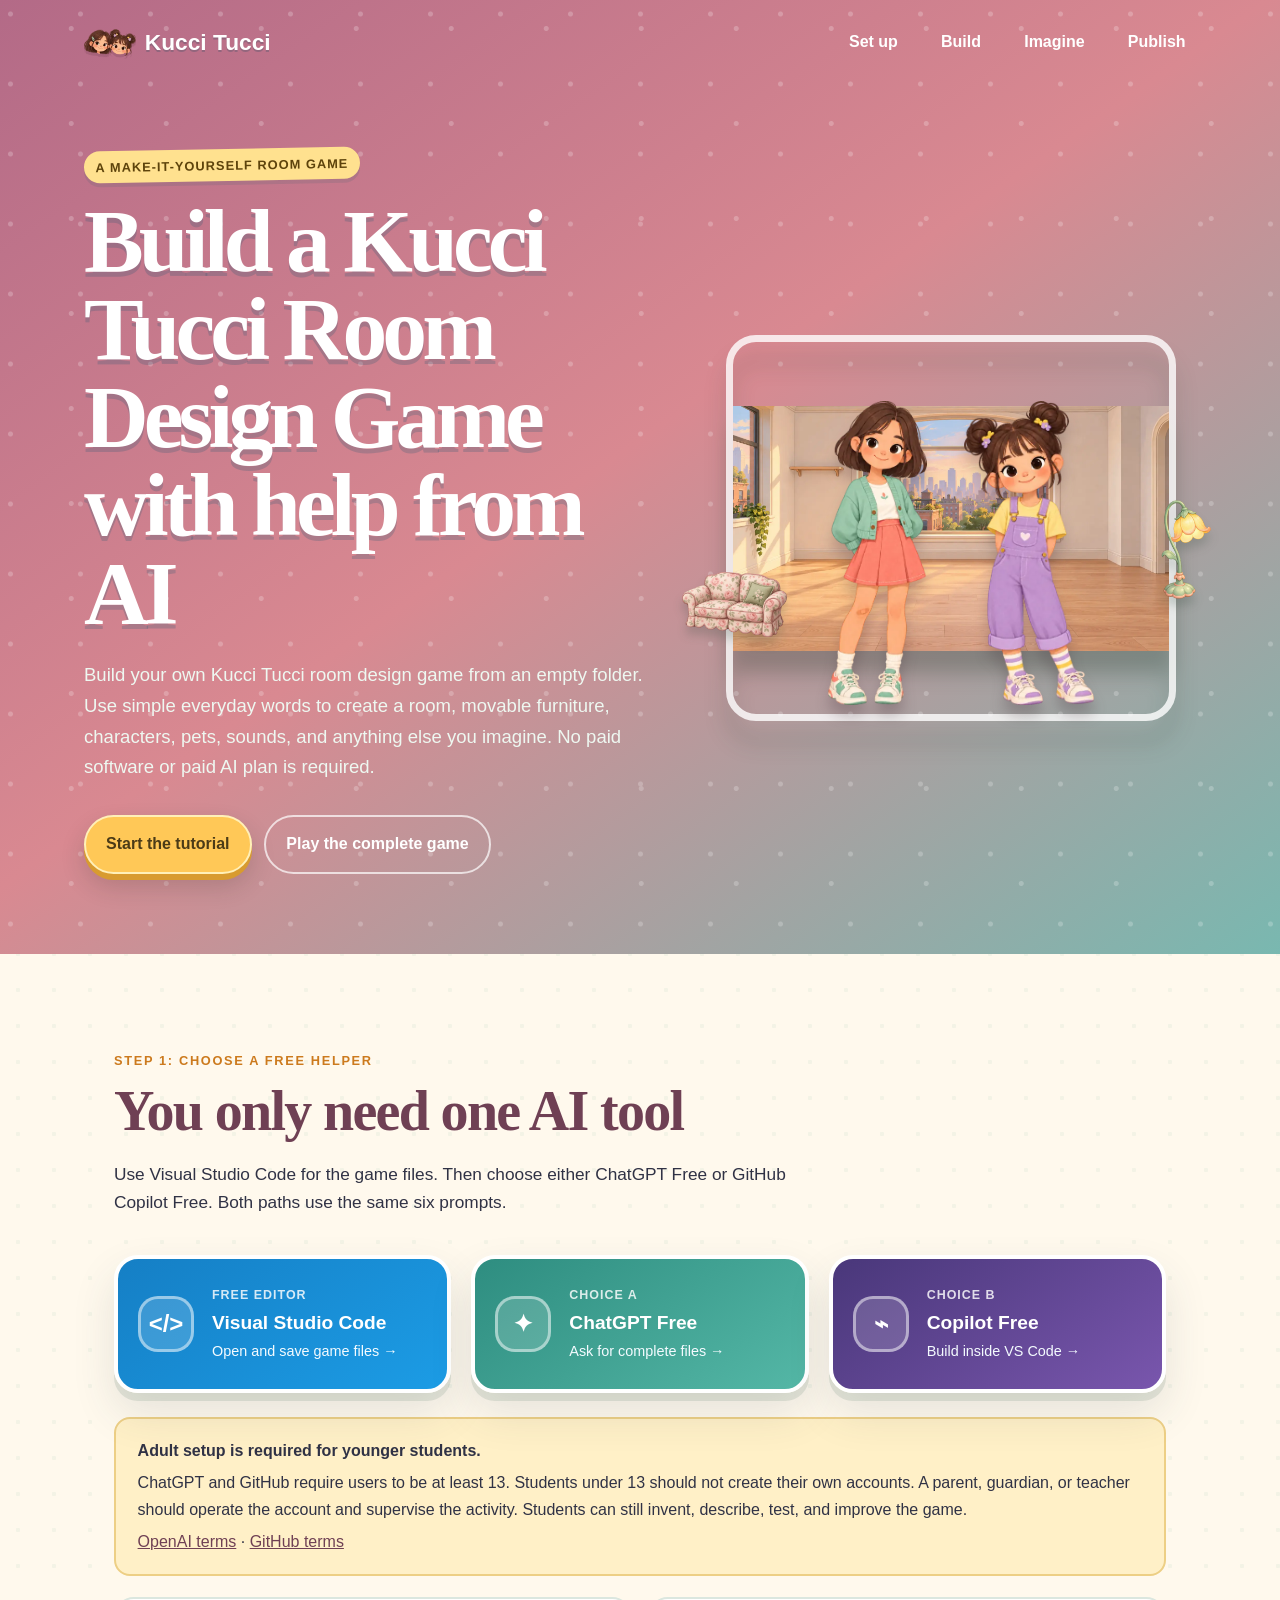
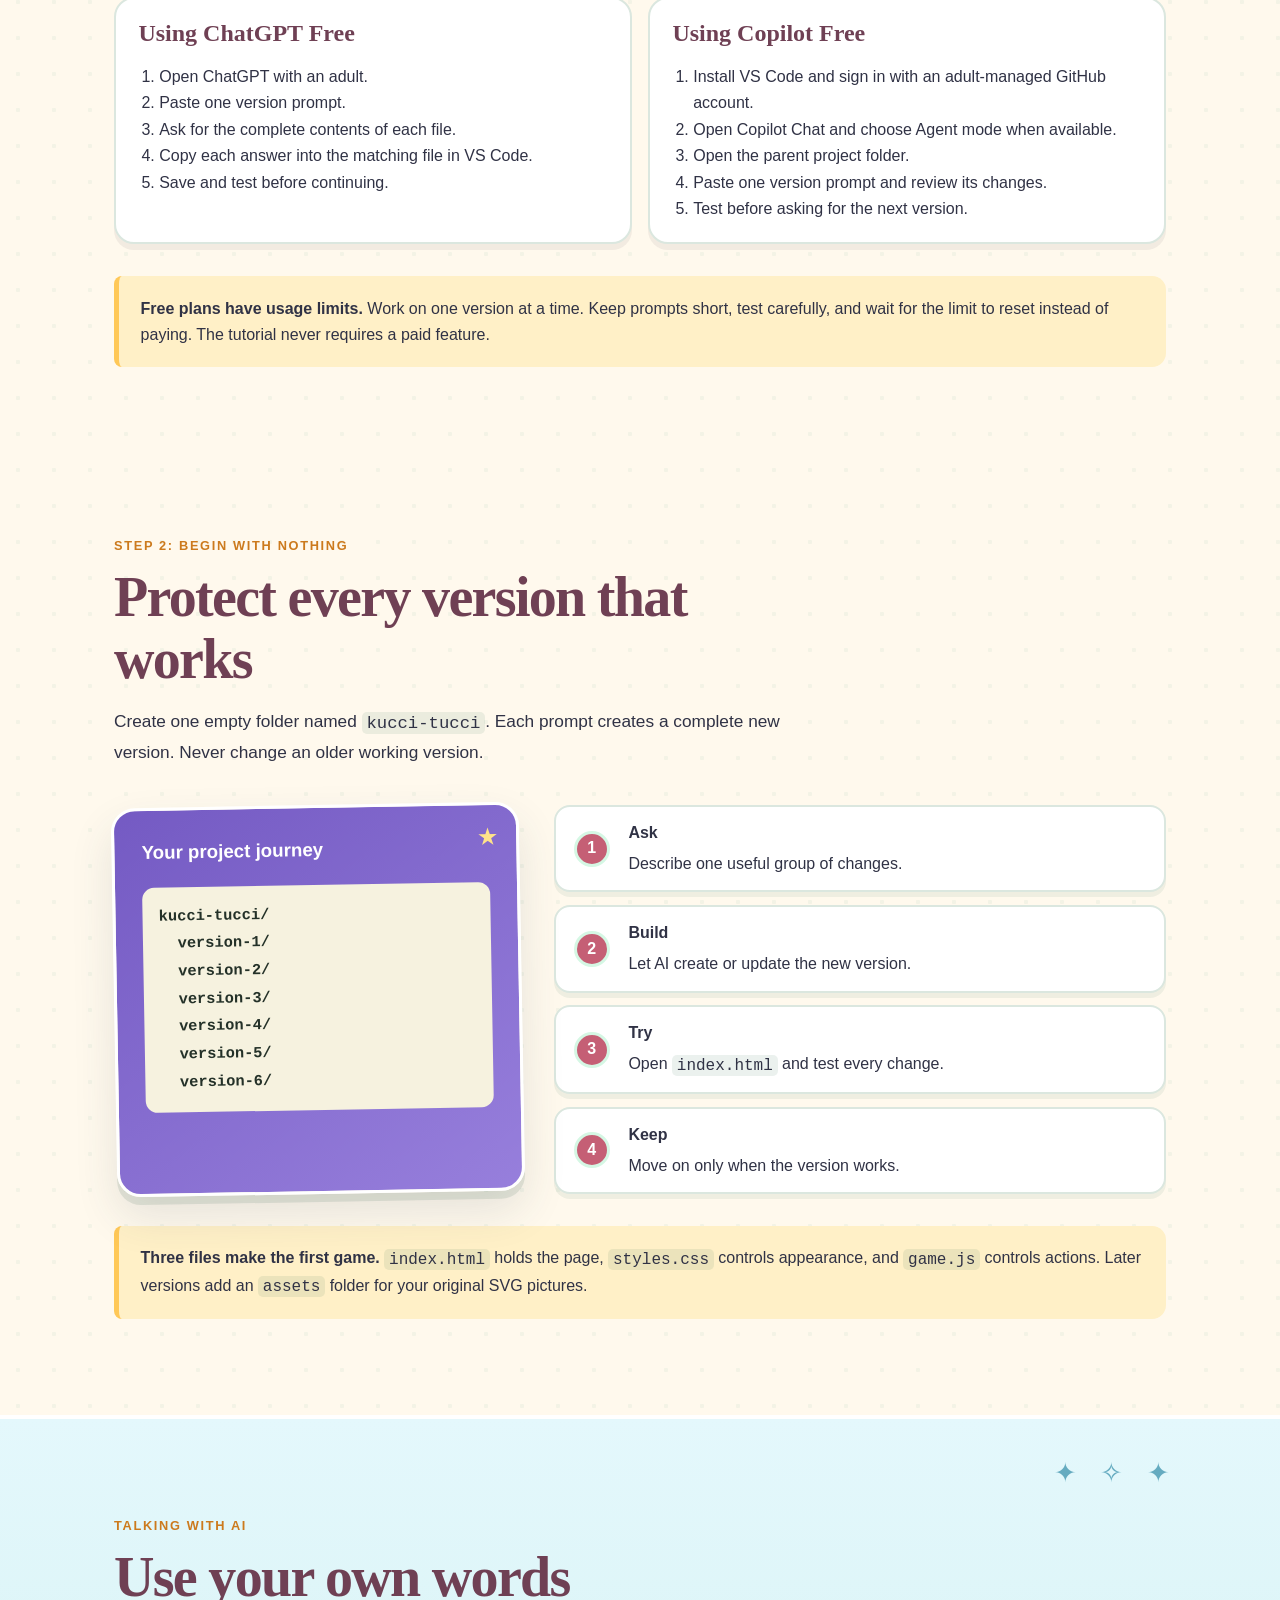
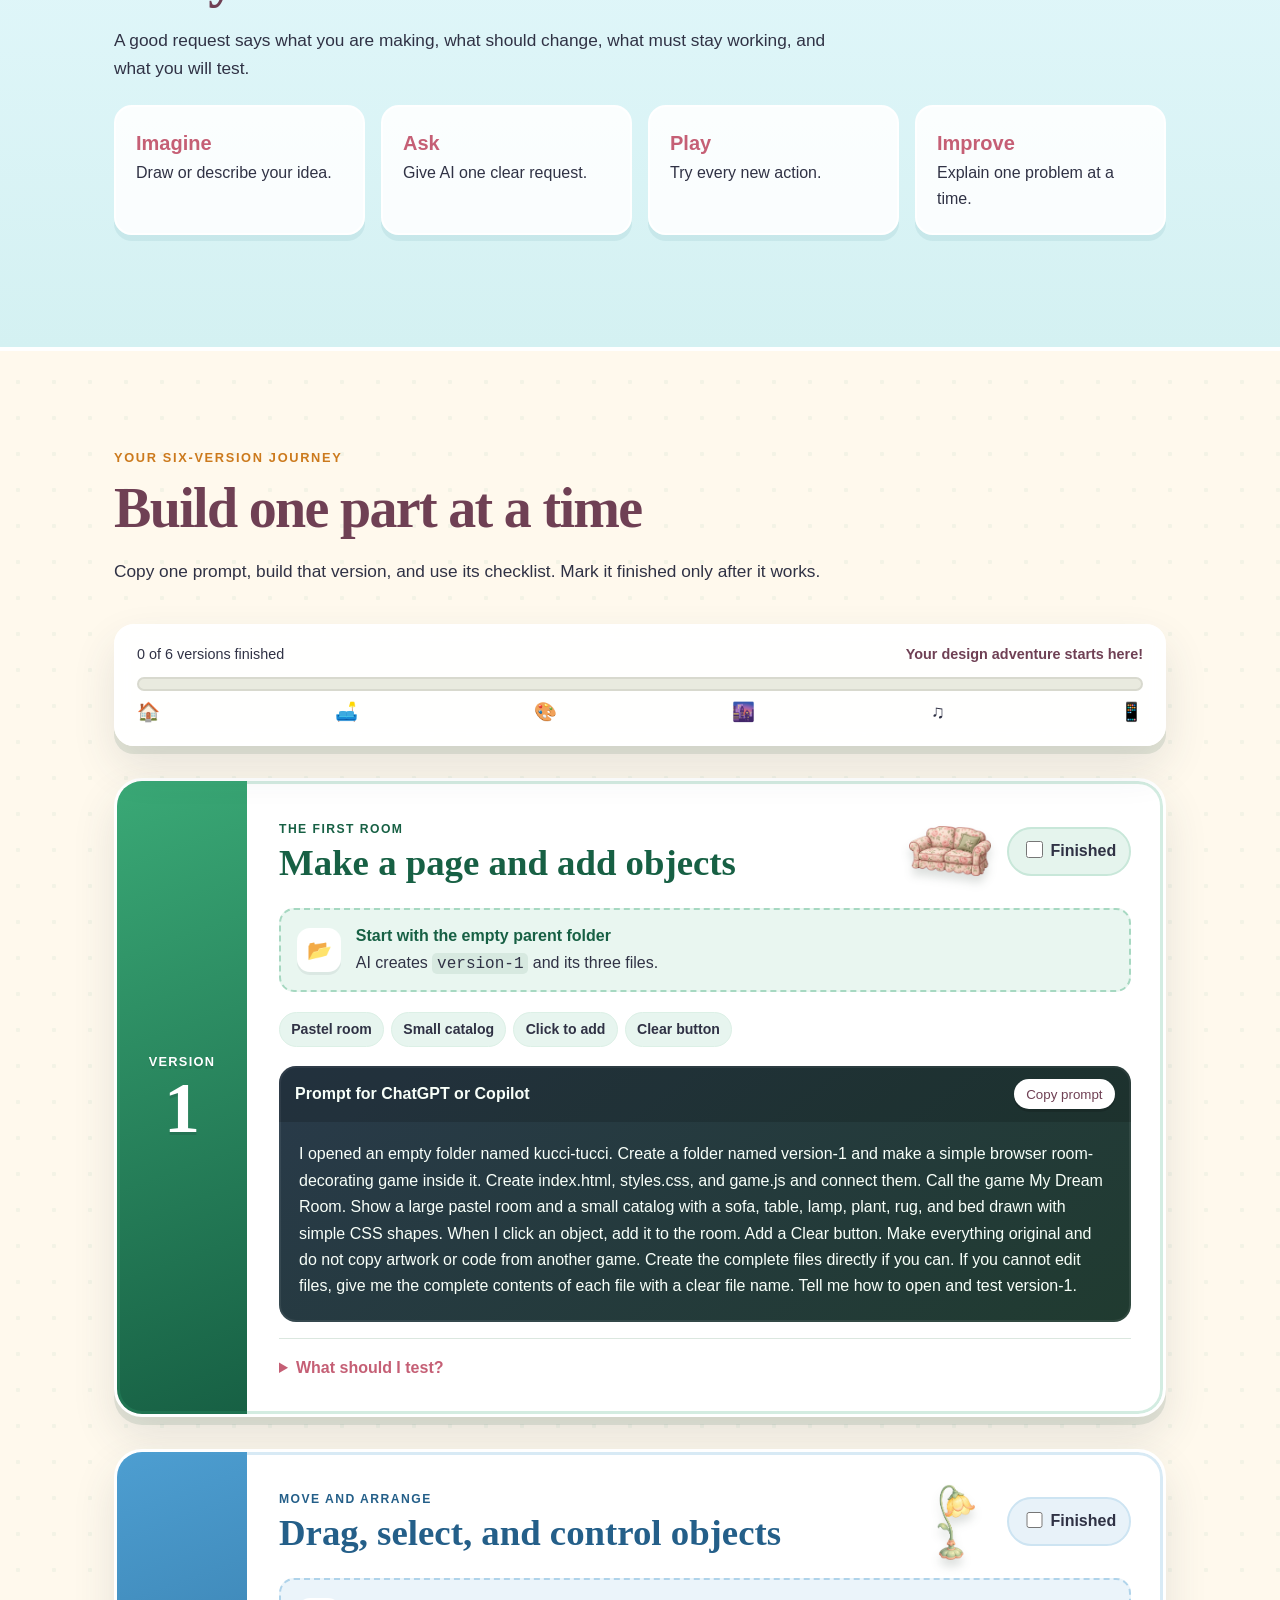
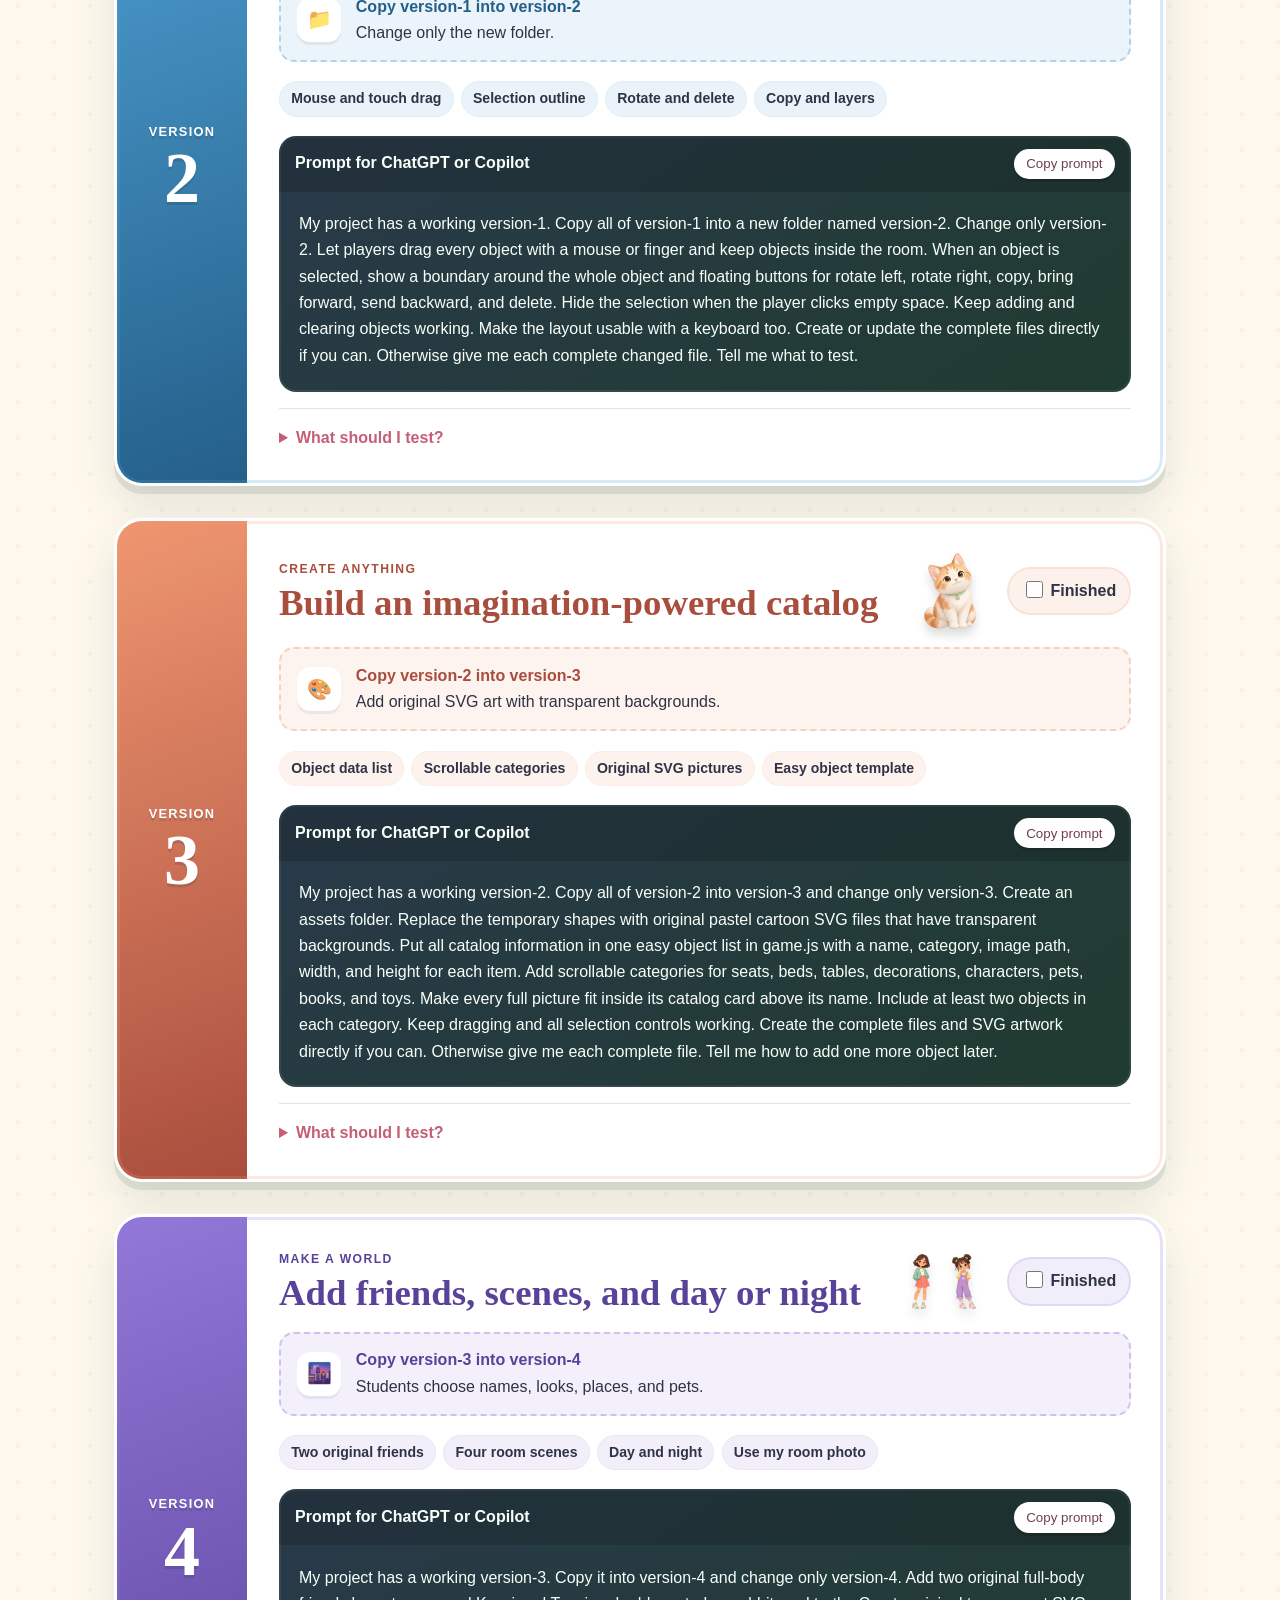
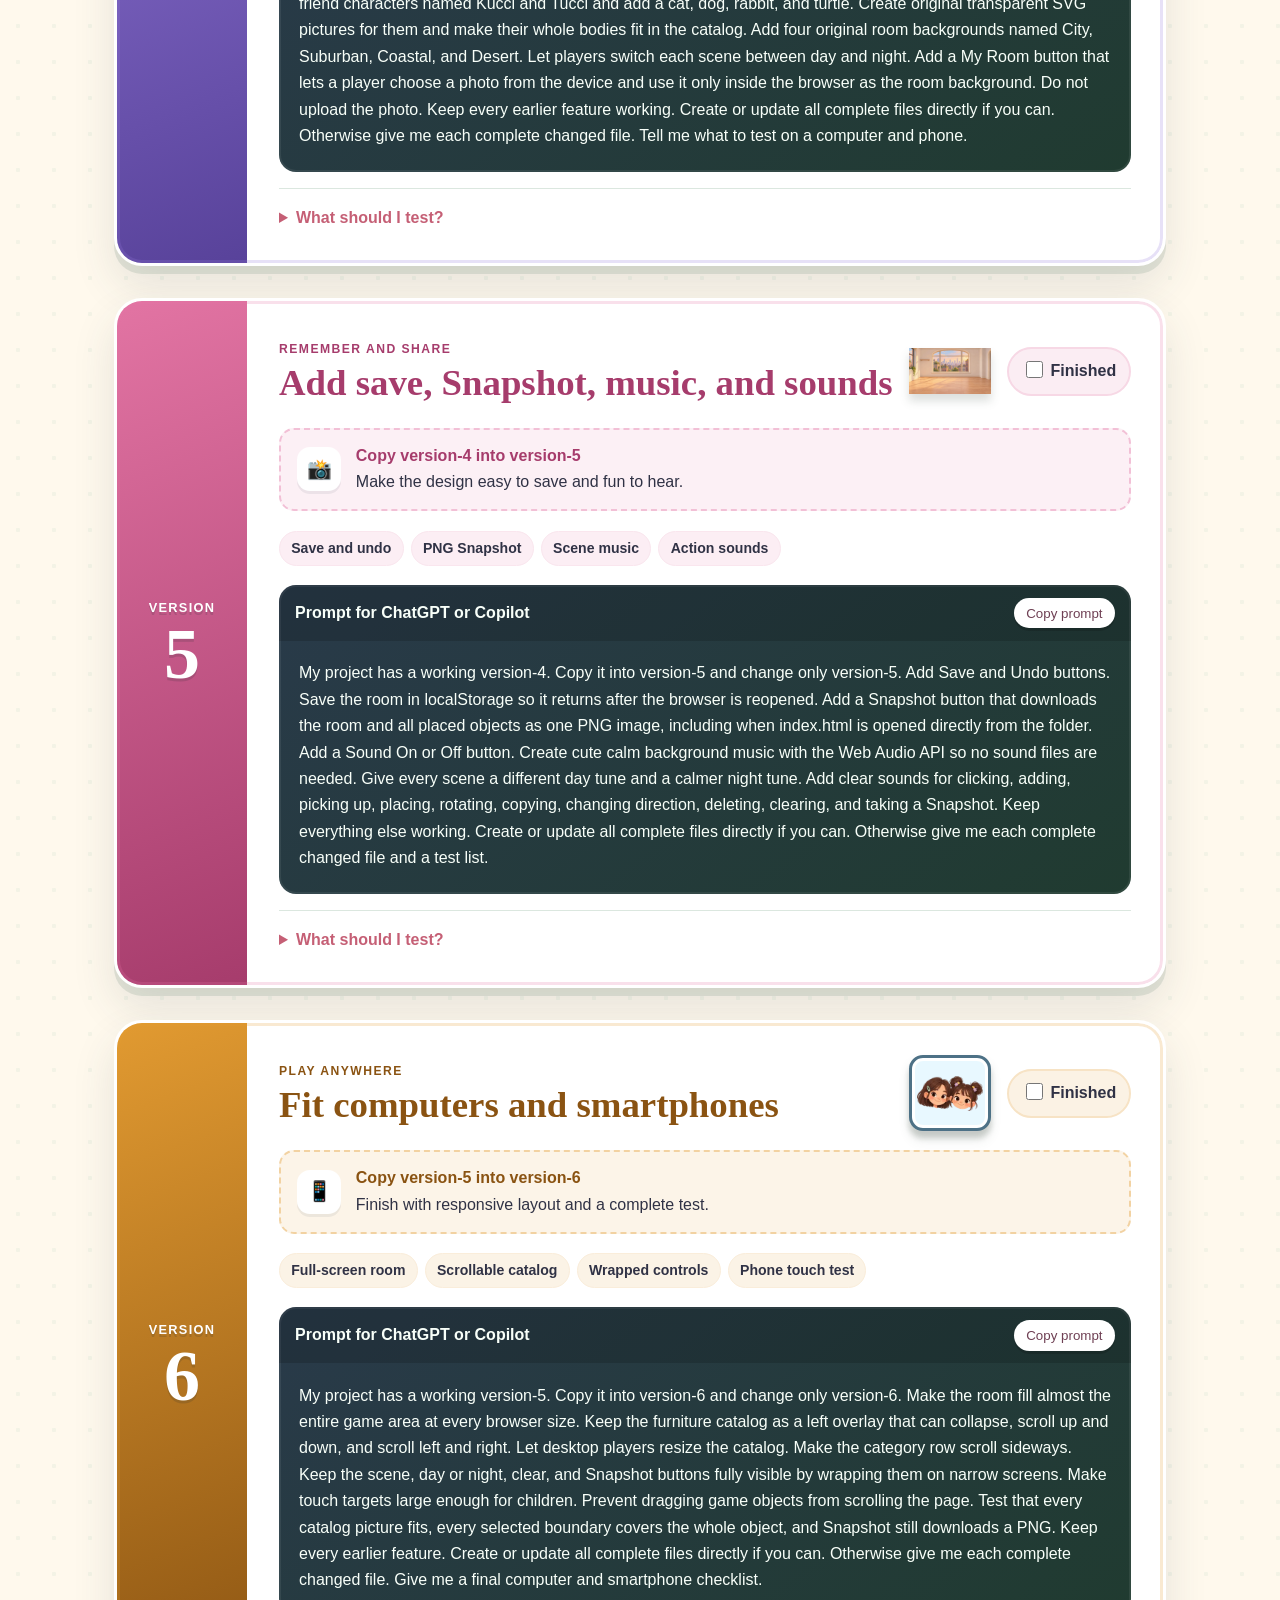
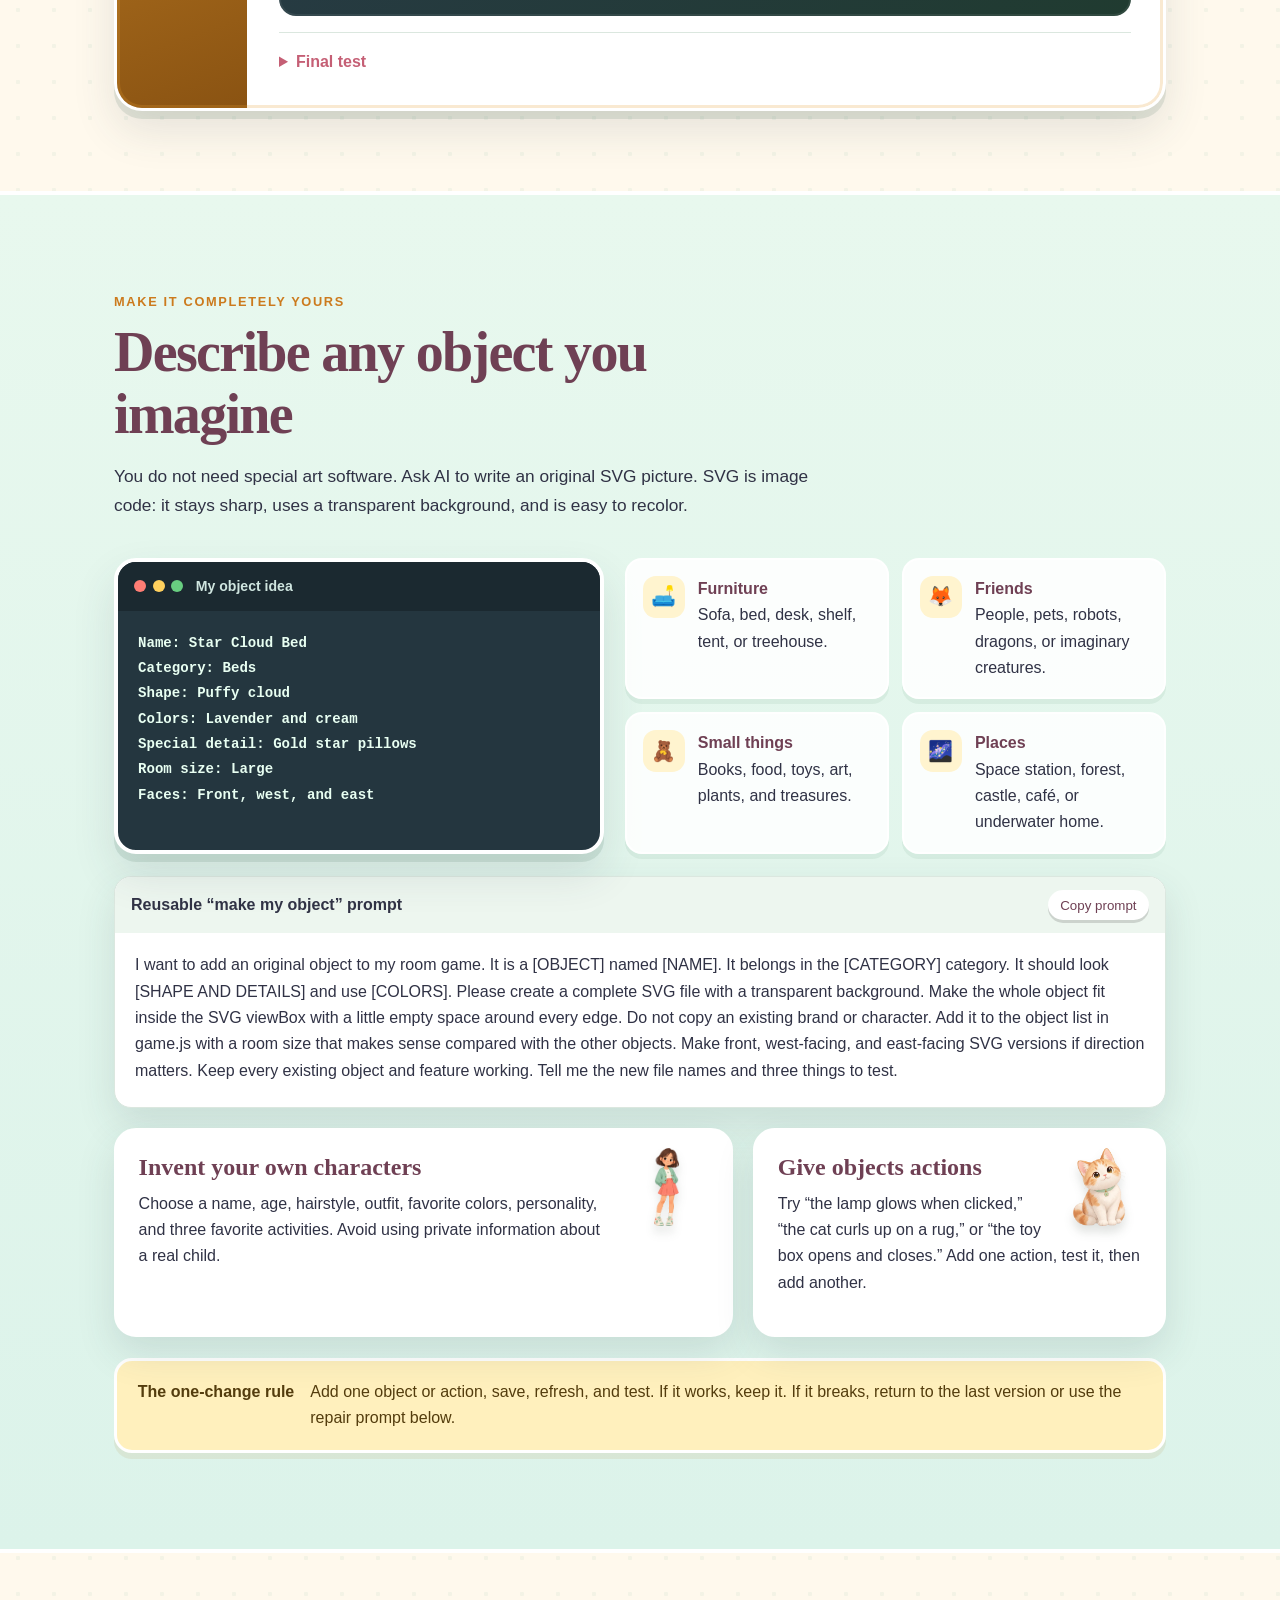
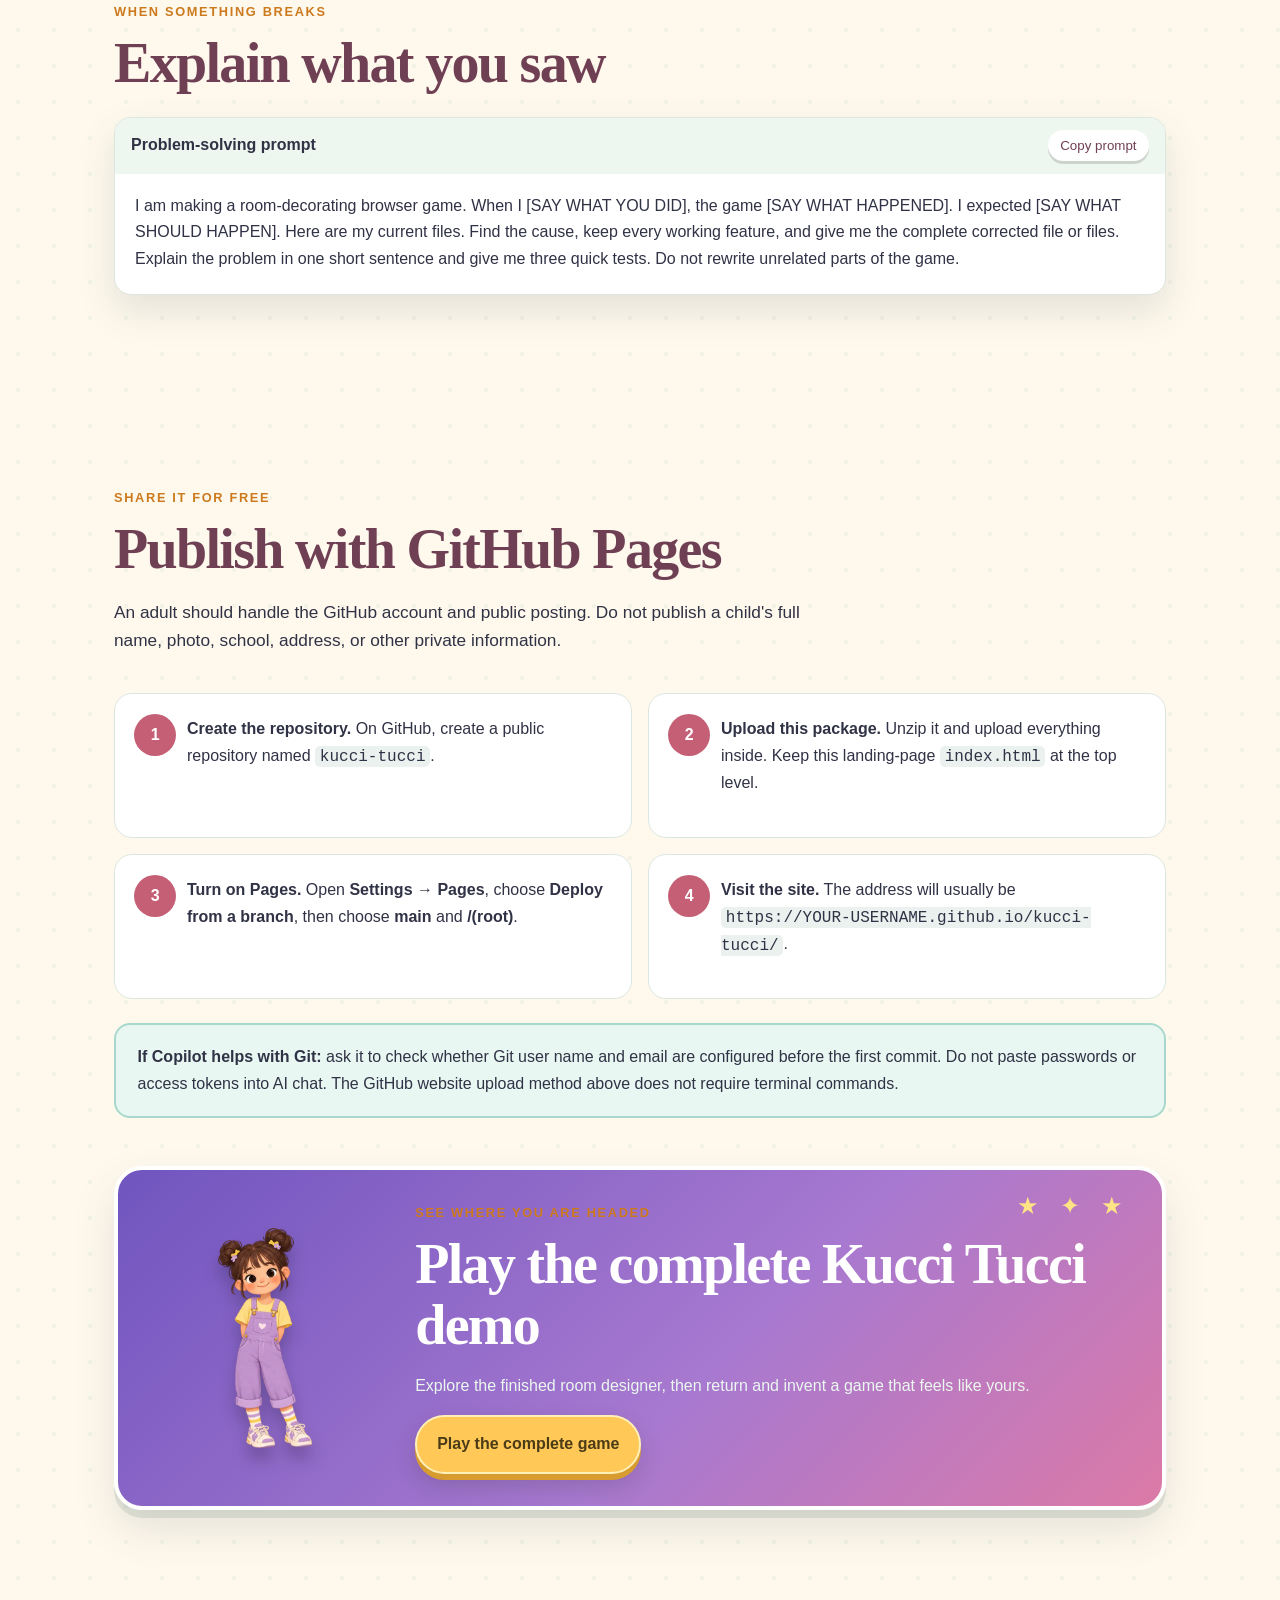
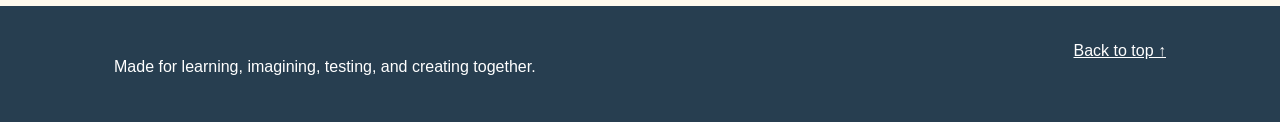
==== index.html @ 60abf05b "Add files via upload" ====
<!doctype html>
<html lang="en">
<head>
  <meta charset="utf-8">
  <meta name="viewport" content="width=device-width, initial-scale=1">
  <meta name="description" content="Build an original room-decorating browser game in six kid-friendly versions with free AI tools.">
  <title>Make Kucci Tucci</title>
  <link rel="stylesheet" href="site.css">
</head>
<body>
  <a class="skip-link" href="#versions">Skip to the six versions</a>
  <header class="hero" id="top">
    <nav class="topbar" aria-label="Main navigation">
      <a class="brand" href="#top"><img class="brand-logo" src="site-assets/logo.webp" alt=""> Kucci Tucci</a>
      <div class="nav-links"><a href="#start">Set up</a><a href="#versions">Build</a><a href="#create">Imagine</a><a href="#publish">Publish</a></div>
    </nav>
    <div class="hero-content">
      <div>
        <p class="eyebrow">A make-it-yourself room game</p>
        <h1>Build a Kucci Tucci Room Design Game with help from AI</h1>
        <p class="hero-copy">Build your own Kucci Tucci room design game from an empty folder. Use simple everyday words to create a room, movable furniture, characters, pets, sounds, and anything else you imagine. No paid software or paid AI plan is required.</p>
        <div class="hero-actions"><a class="button primary" href="#start">Start the tutorial</a><a class="button secondary" href="finished-game/index.html" target="_blank" rel="noopener">Play the complete game</a></div>
      </div>
      <div class="hero-art room-hero" aria-label="Kucci and Tucci in a pastel room">
        <img class="room-preview" src="site-assets/room-city.webp" alt="Pastel city room">
        <div class="friend-pair"><img src="site-assets/kucci.webp" alt="Kucci"><img src="site-assets/tucci.webp" alt="Tucci"></div>
        <img class="floating-item floating-sofa" src="site-assets/sofa.webp" alt="">
        <img class="floating-item floating-lamp" src="site-assets/lamp.webp" alt="">
      </div>
    </div>
  </header>

  <main>
    <section class="section tools" id="start">
      <div class="section-heading"><p class="eyebrow">Step 1: Choose a free helper</p><h2>You only need one AI tool</h2><p>Use Visual Studio Code for the game files. Then choose either ChatGPT Free or GitHub Copilot Free. Both paths use the same six prompts.</p></div>
      <div class="tool-downloads three-tools">
        <a class="tool-card vscode-card" href="https://code.visualstudio.com/download" target="_blank" rel="noopener"><span class="tool-icon">&lt;/&gt;</span><span><small>Free editor</small><strong>Visual Studio Code</strong><em>Open and save game files →</em></span></a>
        <a class="tool-card chatgpt-card" href="https://chatgpt.com/" target="_blank" rel="noopener"><span class="tool-icon">✦</span><span><small>Choice A</small><strong>ChatGPT Free</strong><em>Ask for complete files →</em></span></a>
        <a class="tool-card copilot-card" href="https://docs.github.com/en/copilot/get-started/plans" target="_blank" rel="noopener"><span class="tool-icon">⌁</span><span><small>Choice B</small><strong>Copilot Free</strong><em>Build inside VS Code →</em></span></a>
      </div>
      <div class="adult-note"><strong>Adult setup is required for younger students.</strong><p>ChatGPT and GitHub require users to be at least 13. Students under 13 should not create their own accounts. A parent, guardian, or teacher should operate the account and supervise the activity. Students can still invent, describe, test, and improve the game.</p><p><a href="https://openai.com/policies/terms-of-use/" target="_blank" rel="noopener">OpenAI terms</a> · <a href="https://docs.github.com/en/site-policy/github-terms/github-terms-of-service" target="_blank" rel="noopener">GitHub terms</a></p></div>
      <div class="path-grid">
        <article><h3>Using ChatGPT Free</h3><ol><li>Open ChatGPT with an adult.</li><li>Paste one version prompt.</li><li>Ask for the complete contents of each file.</li><li>Copy each answer into the matching file in VS Code.</li><li>Save and test before continuing.</li></ol></article>
        <article><h3>Using Copilot Free</h3><ol><li>Install VS Code and sign in with an adult-managed GitHub account.</li><li>Open Copilot Chat and choose Agent mode when available.</li><li>Open the parent project folder.</li><li>Paste one version prompt and review its changes.</li><li>Test before asking for the next version.</li></ol></article>
      </div>
      <aside class="tip"><strong>Free plans have usage limits.</strong> Work on one version at a time. Keep prompts short, test carefully, and wait for the limit to reset instead of paying. The tutorial never requires a paid feature.</aside>
    </section>

    <section class="section intro" id="folder">
      <div class="section-heading"><p class="eyebrow">Step 2: Begin with nothing</p><h2>Protect every version that works</h2><p>Create one empty folder named <code>kucci-tucci</code>. Each prompt creates a complete new version. Never change an older working version.</p></div>
      <div class="setup-grid">
        <div class="folder-card"><h3>Your project journey</h3><pre>kucci-tucci/
  version-1/
  version-2/
  version-3/
  version-4/
  version-5/
  version-6/</pre></div>
        <div class="file-jobs"><div><span>1</span><p><strong>Ask</strong>Describe one useful group of changes.</p></div><div><span>2</span><p><strong>Build</strong>Let AI create or update the new version.</p></div><div><span>3</span><p><strong>Try</strong>Open <code>index.html</code> and test every change.</p></div><div><span>4</span><p><strong>Keep</strong>Move on only when the version works.</p></div></div>
      </div>
      <aside class="tip"><strong>Three files make the first game.</strong> <code>index.html</code> holds the page, <code>styles.css</code> controls appearance, and <code>game.js</code> controls actions. Later versions add an <code>assets</code> folder for your original SVG pictures.</aside>
    </section>

    <section class="section asking">
      <div class="section-heading compact"><p class="eyebrow">Talking with AI</p><h2>Use your own words</h2><p>A good request says what you are making, what should change, what must stay working, and what you will test.</p></div>
      <ol class="work-cycle"><li><span>Imagine</span>Draw or describe your idea.</li><li><span>Ask</span>Give AI one clear request.</li><li><span>Play</span>Try every new action.</li><li><span>Improve</span>Explain one problem at a time.</li></ol>
    </section>

    <section class="section versions" id="versions">
      <div class="section-heading"><p class="eyebrow">Your six-version journey</p><h2>Build one part at a time</h2><p>Copy one prompt, build that version, and use its checklist. Mark it finished only after it works.</p></div>
      <div class="adventure-progress"><div class="progress-copy"><span id="progress-count">0 of 6 versions finished</span><strong id="progress-cheer">Your design adventure starts here!</strong></div><div class="progress-track"><span id="progress-fill"></span></div><div class="progress-paws" aria-hidden="true"><span>🏠</span><span>🛋️</span><span>🎨</span><span>🌆</span><span>♫</span><span>📱</span></div></div>

      <article class="version-card version-one" id="version-1"><div class="version-side"><span>Version</span><strong>1</strong></div><div class="version-main">
        <div class="version-title"><div><p class="tag">The first room</p><h3>Make a page and add objects</h3></div><img class="version-picture" src="site-assets/sofa.webp" alt="Pastel sofa"><label class="done"><input type="checkbox" data-version="1"> Finished</label></div>
        <div class="folder-action"><span>📂</span><p><strong>Start with the empty parent folder</strong>AI creates <code>version-1</code> and its three files.</p></div>
        <ul class="changes"><li>Pastel room</li><li>Small catalog</li><li>Click to add</li><li>Clear button</li></ul>
        <div class="prompt-box"><div class="prompt-top"><strong>Prompt for ChatGPT or Copilot</strong><button class="copy-button">Copy prompt</button></div><blockquote>I opened an empty folder named kucci-tucci. Create a folder named version-1 and make a simple browser room-decorating game inside it. Create index.html, styles.css, and game.js and connect them. Call the game My Dream Room. Show a large pastel room and a small catalog with a sofa, table, lamp, plant, rug, and bed drawn with simple CSS shapes. When I click an object, add it to the room. Add a Clear button. Make everything original and do not copy artwork or code from another game. Create the complete files directly if you can. If you cannot edit files, give me the complete contents of each file with a clear file name. Tell me how to open and test version-1.</blockquote></div>
        <details><summary>What should I test?</summary><ul><li>All three files are inside version-1.</li><li>The room and six catalog objects appear.</li><li>Every object can be added.</li><li>Clear removes all placed objects.</li></ul></details>
      </div></article>

      <article class="version-card version-two" id="version-2"><div class="version-side"><span>Version</span><strong>2</strong></div><div class="version-main">
        <div class="version-title"><div><p class="tag">Move and arrange</p><h3>Drag, select, and control objects</h3></div><img class="version-picture" src="site-assets/lamp.webp" alt="Pastel lamp"><label class="done"><input type="checkbox" data-version="2"> Finished</label></div>
        <div class="folder-action"><span>📁</span><p><strong>Copy version-1 into version-2</strong>Change only the new folder.</p></div>
        <ul class="changes"><li>Mouse and touch drag</li><li>Selection outline</li><li>Rotate and delete</li><li>Copy and layers</li></ul>
        <div class="prompt-box"><div class="prompt-top"><strong>Prompt for ChatGPT or Copilot</strong><button class="copy-button">Copy prompt</button></div><blockquote>My project has a working version-1. Copy all of version-1 into a new folder named version-2. Change only version-2. Let players drag every object with a mouse or finger and keep objects inside the room. When an object is selected, show a boundary around the whole object and floating buttons for rotate left, rotate right, copy, bring forward, send backward, and delete. Hide the selection when the player clicks empty space. Keep adding and clearing objects working. Make the layout usable with a keyboard too. Create or update the complete files directly if you can. Otherwise give me each complete changed file. Tell me what to test.</blockquote></div>
        <details><summary>What should I test?</summary><ul><li>Drag every object by mouse and touch.</li><li>Select and deselect an object.</li><li>Try every object-control button.</li><li>Make sure no object leaves the room.</li></ul></details>
      </div></article>

      <article class="version-card version-three" id="version-3"><div class="version-side"><span>Version</span><strong>3</strong></div><div class="version-main">
        <div class="version-title"><div><p class="tag">Create anything</p><h3>Build an imagination-powered catalog</h3></div><img class="version-picture" src="site-assets/cat.webp" alt="Cartoon cat"><label class="done"><input type="checkbox" data-version="3"> Finished</label></div>
        <div class="folder-action"><span>🎨</span><p><strong>Copy version-2 into version-3</strong>Add original SVG art with transparent backgrounds.</p></div>
        <ul class="changes"><li>Object data list</li><li>Scrollable categories</li><li>Original SVG pictures</li><li>Easy object template</li></ul>
        <div class="prompt-box"><div class="prompt-top"><strong>Prompt for ChatGPT or Copilot</strong><button class="copy-button">Copy prompt</button></div><blockquote>My project has a working version-2. Copy all of version-2 into version-3 and change only version-3. Create an assets folder. Replace the temporary shapes with original pastel cartoon SVG files that have transparent backgrounds. Put all catalog information in one easy object list in game.js with a name, category, image path, width, and height for each item. Add scrollable categories for seats, beds, tables, decorations, characters, pets, books, and toys. Make every full picture fit inside its catalog card above its name. Include at least two objects in each category. Keep dragging and all selection controls working. Create the complete files and SVG artwork directly if you can. Otherwise give me each complete file. Tell me how to add one more object later.</blockquote></div>
        <details><summary>What should I test?</summary><ul><li>Every image has a transparent background.</li><li>Each full object fits above its label.</li><li>Both catalog directions scroll when needed.</li><li>Large furniture is bigger than small decorations in the room.</li></ul></details>
      </div></article>

      <article class="version-card version-four" id="version-4"><div class="version-side"><span>Version</span><strong>4</strong></div><div class="version-main">
        <div class="version-title"><div><p class="tag">Make a world</p><h3>Add friends, scenes, and day or night</h3></div><div class="version-picture-group"><img src="site-assets/kucci.webp" alt="Kucci"><img src="site-assets/tucci.webp" alt="Tucci"></div><label class="done"><input type="checkbox" data-version="4"> Finished</label></div>
        <div class="folder-action"><span>🌆</span><p><strong>Copy version-3 into version-4</strong>Students choose names, looks, places, and pets.</p></div>
        <ul class="changes"><li>Two original friends</li><li>Four room scenes</li><li>Day and night</li><li>Use my room photo</li></ul>
        <div class="prompt-box"><div class="prompt-top"><strong>Prompt for ChatGPT or Copilot</strong><button class="copy-button">Copy prompt</button></div><blockquote>My project has a working version-3. Copy it into version-4 and change only version-4. Add two original full-body friend characters named Kucci and Tucci and add a cat, dog, rabbit, and turtle. Create original transparent SVG pictures for them and make their whole bodies fit in the catalog. Add four original room backgrounds named City, Suburban, Coastal, and Desert. Let players switch each scene between day and night. Add a My Room button that lets a player choose a photo from the device and use it only inside the browser as the room background. Do not upload the photo. Keep every earlier feature working. Create or update all complete files directly if you can. Otherwise give me each complete changed file. Tell me what to test on a computer and phone.</blockquote></div>
        <details><summary>What should I test?</summary><ul><li>Characters and pets show their complete bodies.</li><li>All four scenes work in day and night.</li><li>A chosen room photo stays on the device.</li><li>Objects still move correctly over every background.</li></ul></details>
      </div></article>

      <article class="version-card version-five" id="version-5"><div class="version-side"><span>Version</span><strong>5</strong></div><div class="version-main">
        <div class="version-title"><div><p class="tag">Remember and share</p><h3>Add save, Snapshot, music, and sounds</h3></div><img class="version-picture" src="site-assets/room-city.webp" alt="Pastel room"><label class="done"><input type="checkbox" data-version="5"> Finished</label></div>
        <div class="folder-action"><span>📸</span><p><strong>Copy version-4 into version-5</strong>Make the design easy to save and fun to hear.</p></div>
        <ul class="changes"><li>Save and undo</li><li>PNG Snapshot</li><li>Scene music</li><li>Action sounds</li></ul>
        <div class="prompt-box"><div class="prompt-top"><strong>Prompt for ChatGPT or Copilot</strong><button class="copy-button">Copy prompt</button></div><blockquote>My project has a working version-4. Copy it into version-5 and change only version-5. Add Save and Undo buttons. Save the room in localStorage so it returns after the browser is reopened. Add a Snapshot button that downloads the room and all placed objects as one PNG image, including when index.html is opened directly from the folder. Add a Sound On or Off button. Create cute calm background music with the Web Audio API so no sound files are needed. Give every scene a different day tune and a calmer night tune. Add clear sounds for clicking, adding, picking up, placing, rotating, copying, changing direction, deleting, clearing, and taking a Snapshot. Keep everything else working. Create or update all complete files directly if you can. Otherwise give me each complete changed file and a test list.</blockquote></div>
        <details><summary>What should I test?</summary><ul><li>Save, refresh, and find the same room.</li><li>Undo several kinds of changes.</li><li>Download Snapshots with and without objects.</li><li>Test every sound and the mute button.</li></ul></details>
      </div></article>

      <article class="version-card version-six" id="version-6"><div class="version-side"><span>Version</span><strong>6</strong></div><div class="version-main">
        <div class="version-title"><div><p class="tag">Play anywhere</p><h3>Fit computers and smartphones</h3></div><img class="version-picture phone-picture" src="site-assets/logo.webp" alt="Kucci Tucci logo"><label class="done"><input type="checkbox" data-version="6"> Finished</label></div>
        <div class="folder-action"><span>📱</span><p><strong>Copy version-5 into version-6</strong>Finish with responsive layout and a complete test.</p></div>
        <ul class="changes"><li>Full-screen room</li><li>Scrollable catalog</li><li>Wrapped controls</li><li>Phone touch test</li></ul>
        <div class="prompt-box"><div class="prompt-top"><strong>Prompt for ChatGPT or Copilot</strong><button class="copy-button">Copy prompt</button></div><blockquote>My project has a working version-5. Copy it into version-6 and change only version-6. Make the room fill almost the entire game area at every browser size. Keep the furniture catalog as a left overlay that can collapse, scroll up and down, and scroll left and right. Let desktop players resize the catalog. Make the category row scroll sideways. Keep the scene, day or night, clear, and Snapshot buttons fully visible by wrapping them on narrow screens. Make touch targets large enough for children. Prevent dragging game objects from scrolling the page. Test that every catalog picture fits, every selected boundary covers the whole object, and Snapshot still downloads a PNG. Keep every earlier feature. Create or update all complete files directly if you can. Otherwise give me each complete changed file. Give me a final computer and smartphone checklist.</blockquote></div>
        <details><summary>Final test</summary><ul><li>Try wide, narrow, tall, and landscape windows.</li><li>Scroll and resize the catalog.</li><li>Drag characters, furniture, books, rugs, and pets.</li><li>Use every floating and bottom control.</li><li>Save and download a Snapshot.</li><li>Open the GitHub Pages link on a real phone.</li></ul></details>
      </div></article>
    </section>

    <section class="section customize" id="create">
      <div class="section-heading"><p class="eyebrow">Make it completely yours</p><h2>Describe any object you imagine</h2><p>You do not need special art software. Ask AI to write an original SVG picture. SVG is image code: it stays sharp, uses a transparent background, and is easy to recolor.</p></div>
      <div class="settings-demo">
        <div class="code-window"><div class="code-window-top"><span></span><span></span><span></span><strong>My object idea</strong></div><pre><code>Name: Star Cloud Bed
Category: Beds
Shape: Puffy cloud
Colors: Lavender and cream
Special detail: Gold star pillows
Room size: Large
Faces: Front, west, and east</code></pre></div>
        <div class="setting-cards"><div><span>🛋️</span><p><strong>Furniture</strong>Sofa, bed, desk, shelf, tent, or treehouse.</p></div><div><span>🦊</span><p><strong>Friends</strong>People, pets, robots, dragons, or imaginary creatures.</p></div><div><span>🧸</span><p><strong>Small things</strong>Books, food, toys, art, plants, and treasures.</p></div><div><span>🌌</span><p><strong>Places</strong>Space station, forest, castle, café, or underwater home.</p></div></div>
      </div>
      <div class="prompt-box light creation-prompt"><div class="prompt-top"><strong>Reusable “make my object” prompt</strong><button class="copy-button">Copy prompt</button></div><blockquote>I want to add an original object to my room game. It is a [OBJECT] named [NAME]. It belongs in the [CATEGORY] category. It should look [SHAPE AND DETAILS] and use [COLORS]. Please create a complete SVG file with a transparent background. Make the whole object fit inside the SVG viewBox with a little empty space around every edge. Do not copy an existing brand or character. Add it to the object list in game.js with a room size that makes sense compared with the other objects. Make front, west-facing, and east-facing SVG versions if direction matters. Keep every existing object and feature working. Tell me the new file names and three things to test.</blockquote></div>
      <div class="change-grid">
        <article><img src="site-assets/kucci.webp" alt="Kucci"><div><h3>Invent your own characters</h3><p>Choose a name, age, hairstyle, outfit, favorite colors, personality, and three favorite activities. Avoid using private information about a real child.</p></div></article>
        <article><img src="site-assets/cat.webp" alt="Cat"><div><h3>Give objects actions</h3><p>Try “the lamp glows when clicked,” “the cat curls up on a rug,” or “the toy box opens and closes.” Add one action, test it, then add another.</p></div></article>
      </div>
      <aside class="safe-change"><strong>The one-change rule</strong><span>Add one object or action, save, refresh, and test. If it works, keep it. If it breaks, return to the last version or use the repair prompt below.</span></aside>
    </section>

    <section class="section help" id="help"><div class="section-heading compact"><p class="eyebrow">When something breaks</p><h2>Explain what you saw</h2></div><div class="prompt-box light"><div class="prompt-top"><strong>Problem-solving prompt</strong><button class="copy-button">Copy prompt</button></div><blockquote>I am making a room-decorating browser game. When I [SAY WHAT YOU DID], the game [SAY WHAT HAPPENED]. I expected [SAY WHAT SHOULD HAPPEN]. Here are my current files. Find the cause, keep every working feature, and give me the complete corrected file or files. Explain the problem in one short sentence and give me three quick tests. Do not rewrite unrelated parts of the game.</blockquote></div></section>

    <section class="section publish" id="publish">
      <div class="section-heading"><p class="eyebrow">Share it for free</p><h2>Publish with GitHub Pages</h2><p>An adult should handle the GitHub account and public posting. Do not publish a child's full name, photo, school, address, or other private information.</p></div>
      <ol class="publish-steps"><li><strong>Create the repository.</strong> On GitHub, create a public repository named <code>kucci-tucci</code>.</li><li><strong>Upload this package.</strong> Unzip it and upload everything inside. Keep this landing-page <code>index.html</code> at the top level.</li><li><strong>Turn on Pages.</strong> Open <strong>Settings → Pages</strong>, choose <strong>Deploy from a branch</strong>, then choose <strong>main</strong> and <strong>/(root)</strong>.</li><li><strong>Visit the site.</strong> The address will usually be <code>https://YOUR-USERNAME.github.io/kucci-tucci/</code>.</li></ol>
      <div class="git-note"><strong>If Copilot helps with Git:</strong> ask it to check whether Git user name and email are configured before the first commit. Do not paste passwords or access tokens into AI chat. The GitHub website upload method above does not require terminal commands.</div>
      <div class="finish-panel"><img src="site-assets/tucci.webp" alt="Tucci"><div><p class="eyebrow">See where you are headed</p><h2>Play the complete Kucci Tucci demo</h2><p>Explore the finished room designer, then return and invent a game that feels like yours.</p><a class="button primary" href="finished-game/index.html" target="_blank" rel="noopener">Play the complete game</a></div></div>
    </section>
  </main>
  <footer><p>Made for learning, imagining, testing, and creating together.</p><a href="#top">Back to top ↑</a></footer>
  <div class="copy-message" role="status" aria-live="polite"></div>
  <script src="site.js"></script>
</body>
</html>
---- site.css ----
:root {
  --ink: #303245;
  --green: #c55f75;
  --green-dark: #6f4054;
  --cream: #fff9ed;
  --paper: #ffffff;
  --gold: #ffc857;
  --peach: #ff9d76;
  --blue: #dcf5fb;
  --purple: #8d78d6;
  --pink: #f285ae;
  --line: #dbe7df;
  --shadow: 0 16px 38px rgba(49, 66, 80, .13);
  --shadow-pop: 0 8px 0 rgba(42, 94, 68, .12), 0 20px 44px rgba(49, 66, 80, .12);
}

* { box-sizing: border-box; }
html { scroll-behavior: smooth; }
body {
  margin: 0;
  color: var(--ink);
  background-color: var(--cream);
  background-image: radial-gradient(circle at 18px 18px, rgba(46,147,102,.055) 2px, transparent 2.5px);
  background-size: 36px 36px;
  font-family: "Trebuchet MS", Arial, sans-serif;
  line-height: 1.65;
}
a { color: var(--green-dark); }
.skip-link { position: absolute; left: -9999px; top: 8px; z-index: 20; padding: .65rem 1rem; background: white; border-radius: 8px; }
.skip-link:focus { left: 8px; }

.hero { position: relative; min-height: 700px; color: white; background: linear-gradient(145deg, #b36a87 0%, #d98991 48%, #79b8b0 100%); overflow: hidden; }
.hero::before { content: ""; position: absolute; inset: 0; opacity: .22; pointer-events: none; background-image: radial-gradient(circle at 15% 20%, white 0 2px, transparent 3px), radial-gradient(circle at 75% 30%, white 0 2px, transparent 3px); background-size: 70px 70px, 95px 95px; }
.topbar { max-width: 1160px; margin: auto; padding: 1.35rem 1.5rem; display: flex; align-items: center; justify-content: space-between; gap: 1rem; }
.brand { position: relative; z-index: 5; display: flex; align-items: center; gap: .55rem; color: white; font-size: 1.42rem; font-weight: 900; text-decoration: none; text-shadow: 0 2px 0 rgba(28,72,93,.25); }
.brand-mark { display: grid; width: 38px; aspect-ratio: 1; place-items: center; background: var(--gold); border: 3px solid white; border-radius: 50%; font-size: 1.1rem; box-shadow: 0 4px 0 rgba(39,76,91,.18); }
.brand-logo { width: 52px; height: 42px; object-fit: contain; filter: drop-shadow(0 3px 0 rgba(88,45,62,.18)); }
.nav-links { display: flex; gap: 1.4rem; }
.nav-links a { position: relative; z-index: 5; padding: .4rem .65rem; color: white; text-decoration: none; font-weight: 800; border-radius: 999px; }
.nav-links a:hover { background: rgba(255,255,255,.16); }
.hero-content { position: relative; z-index: 2; max-width: 1160px; min-height: 590px; margin: auto; padding: 4rem 1.5rem 5rem; display: grid; grid-template-columns: 1.08fr .92fr; align-items: center; gap: 3rem; }
.eyebrow { margin: 0 0 .65rem; color: #cc7a1d; font-size: .8rem; font-weight: 900; letter-spacing: .13em; text-transform: uppercase; }
.hero .eyebrow { display: inline-block; padding: .35rem .72rem; color: #5d430b; background: #ffe18f; border-radius: 999px; letter-spacing: .08em; transform: rotate(-1deg); box-shadow: 0 4px 0 rgba(67,95,104,.16); }
h1 { max-width: 740px; margin: .35rem 0 0; font-family: Georgia, serif; font-size: clamp(3rem, 7vw, 5.8rem); line-height: .98; letter-spacing: -.055em; text-shadow: 0 5px 0 rgba(29,88,113,.22); }
.hero-copy { max-width: 650px; margin: 1.5rem 0 0; color: #eef8f1; font-size: 1.16rem; }
.hero-actions { position: relative; z-index: 10; display: flex; flex-wrap: wrap; gap: .8rem; margin-top: 2rem; }
.button { display: inline-block; padding: .88rem 1.25rem; border-radius: 999px; font-weight: 900; text-decoration: none; transition: transform .18s ease, box-shadow .18s ease; }
.button:hover { transform: translateY(-3px) rotate(-.5deg); }
.button.primary { color: #4b3b17; background: var(--gold); border: 2px solid #fff0b8; box-shadow: 0 6px 0 #d89b2f, 0 12px 24px rgba(31, 37, 25, .18); }
.button.secondary { color: white; border: 2px solid rgba(255,255,255,.7); }
.hero-art { position: relative; min-height: 420px; display: grid; place-items: center; }
.hero-art > img:not(.floating-item) { position: relative; z-index: 3; width: min(92%, 450px); max-height: 390px; object-fit: contain; filter: drop-shadow(0 22px 10px rgba(19,46,31,.26)); animation: jubee-float 4s ease-in-out infinite; }
.sun { position: absolute; top: -1%; right: 5%; width: 135px; aspect-ratio: 1; pointer-events: none; border-radius: 50%; background: #ffd76b; box-shadow: 0 0 0 22px rgba(255,215,107,.18), 0 0 0 44px rgba(255,215,107,.08); }
.cloud { position: absolute; z-index: 1; width: 112px; height: 34px; pointer-events: none; background: rgba(255,255,255,.82); border-radius: 999px; filter: drop-shadow(0 6px 4px rgba(61,107,128,.1)); }
.cloud::before, .cloud::after { content: ""; position: absolute; bottom: 0; background: inherit; border-radius: 50%; }
.cloud::before { left: 17px; width: 48px; height: 48px; }
.cloud::after { right: 15px; width: 60px; height: 60px; }
.cloud-one { top: 20%; left: -4%; transform: scale(.8); }
.cloud-two { top: 8%; left: 28%; transform: scale(.55); opacity: .72; }
.floating-item { position: absolute; z-index: 4; width: 72px; height: 72px; pointer-events: none; object-fit: contain; filter: drop-shadow(0 8px 5px rgba(35,67,52,.2)); animation: item-bob 2.8s ease-in-out infinite; }
.floating-bone { left: 0; top: 49%; transform: rotate(-12deg); }
.floating-apple { right: 1%; top: 37%; animation-delay: -.9s; }
.hill { position: absolute; bottom: -160px; pointer-events: none; border-radius: 50%; }
.hill-back { left: -8%; width: 570px; height: 330px; background: #93d873; transform: rotate(-7deg); box-shadow: inset 0 14px 0 rgba(255,255,255,.12); }
.hill-front { right: -28%; width: 660px; height: 350px; background: #58ad5d; transform: rotate(8deg); box-shadow: inset 0 15px 0 rgba(255,255,255,.12); }

@keyframes jubee-float { 0%, 100% { transform: translateY(0) rotate(-1deg); } 50% { transform: translateY(-8px) rotate(1deg); } }
@keyframes item-bob { 0%, 100% { translate: 0 0; rotate: -4deg; } 50% { translate: 0 -12px; rotate: 5deg; } }
@keyframes finished-pop { 0%, 100% { scale: 1; } 45% { scale: 1.025; } }

.section { max-width: 1100px; margin: auto; padding: 6rem 1.5rem; }
.section-heading { max-width: 720px; margin-bottom: 2.4rem; }
.section-heading.compact { margin-bottom: 1.4rem; }
.section-heading h2, .finish-panel h2 { margin: 0; color: var(--green-dark); font-family: Georgia, serif; font-size: clamp(2.15rem, 5vw, 3.5rem); line-height: 1.1; letter-spacing: -.03em; }
.section-heading > p:last-child { font-size: 1.08rem; }
.tools { padding-bottom: 4.5rem; }
.tool-downloads { display: grid; grid-template-columns: 1fr 1fr; gap: 1.25rem; }
.tool-card { display: grid; grid-template-columns: 74px 1fr; align-items: center; gap: 1rem; min-height: 138px; padding: 1.25rem; overflow: hidden; color: white; border: 4px solid white; border-radius: 24px; box-shadow: var(--shadow-pop); text-decoration: none; transition: transform .18s ease, box-shadow .18s ease; }
.tool-card:hover, .tool-card:focus { transform: translateY(-4px); box-shadow: 0 11px 0 rgba(42,94,68,.12), 0 25px 50px rgba(49,66,80,.16); outline: 4px solid var(--gold); outline-offset: 2px; }
.vscode-card { background: linear-gradient(145deg, #157fc5, #1c9ce5); }
.copilot-card { background: linear-gradient(145deg, #49377a, #7956ad); }
.chatgpt-card { background: linear-gradient(145deg, #2e8d80, #54b7a6); }
.tool-icon { display: grid; width: 70px; aspect-ratio: 1; place-items: center; background: rgba(255,255,255,.16); border: 3px solid rgba(255,255,255,.48); border-radius: 20px; font-size: 1.5rem; font-weight: 900; }
.tool-card small, .tool-card strong, .tool-card em { display: block; }
.tool-card small { opacity: .82; font-size: .78rem; font-weight: 900; letter-spacing: .08em; text-transform: uppercase; }
.tool-card strong { margin: .1rem 0; font-size: 1.45rem; }
.tool-card em { color: #f4fbff; font-size: .9rem; font-style: normal; }
.setup-steps { display: grid; grid-template-columns: 1fr 1fr; gap: 1rem; margin: 2rem 0 0; padding: 0; list-style: none; counter-reset: setup;
}
.setup-steps li { position: relative; min-height: 126px; padding: 1.2rem 1.2rem 1.2rem 4.4rem; background: white; border: 2px solid var(--line); border-radius: 18px; counter-increment: setup; box-shadow: 0 6px 0 rgba(39,103,73,.07); }
.setup-steps li::before { content: counter(setup); position: absolute; left: 1rem; top: 1.15rem; display: grid; width: 42px; aspect-ratio: 1; place-items: center; color: white; background: var(--green); border: 3px solid #d6f6e3; border-radius: 50%; font-weight: 900; }
.setup-steps strong, .setup-steps span { display: block; }
.setup-steps span { margin-top: .2rem; }
.setup-grid { display: grid; grid-template-columns: .8fr 1.2fr; gap: 2rem; align-items: stretch; }
.folder-card { position: relative; padding: 1.7rem; color: white; background: linear-gradient(145deg, #745ac3, #977fdc); border: 3px solid white; border-radius: 24px; box-shadow: var(--shadow-pop); transform: rotate(-1deg); }
.folder-card::after { content: "★"; position: absolute; right: 17px; top: 12px; color: #ffe38a; font-size: 1.5rem; }
.folder-card h3 { margin-top: 0; }
pre { margin: 0; padding: 1rem; overflow: auto; color: #243128; background: #f6f2df; border-radius: 12px; font: 700 .96rem/1.8 ui-monospace, monospace; }
.file-jobs { display: grid; gap: .8rem; }
.file-jobs div { display: grid; grid-template-columns: 42px 1fr; align-items: center; gap: .8rem; padding: .82rem 1.1rem; background: white; border: 2px solid var(--line); border-radius: 16px; box-shadow: 0 5px 0 rgba(39,103,73,.07); }
.file-jobs span { display: grid; width: 36px; aspect-ratio: 1; place-items: center; color: white; background: var(--green); border: 3px solid #d5f7e4; border-radius: 50%; font-weight: 900; }
.file-jobs p { margin: 0; }
.file-jobs strong { display: block; margin-bottom: .28rem; }
.tip { margin-top: 2rem; padding: 1.2rem 1.35rem; background: #fff0c7; border-left: 5px solid var(--gold); border-radius: 8px 14px 14px 8px; }
code { padding: .1rem .3rem; background: rgba(39,103,73,.09); border-radius: 5px; font-family: ui-monospace, monospace; }

.asking { position: relative; max-width: none; padding-left: max(1.5rem, calc((100% - 1100px)/2 + 1.5rem)); padding-right: max(1.5rem, calc((100% - 1100px)/2 + 1.5rem)); background: linear-gradient(180deg, #e4f8fc, #d4f1f2); border-block: 4px solid white; }
.asking::after { content: "✦  ✧  ✦"; position: absolute; right: 8%; top: 2rem; color: #65abc0; font-size: 1.7rem; letter-spacing: .5rem; }
.work-cycle { display: grid; grid-template-columns: repeat(4, 1fr); gap: 1rem; padding: 0; list-style: none; }
.work-cycle li { padding: 1.25rem; background: rgba(255,255,255,.88); border: 2px solid white; border-radius: 18px; box-shadow: 0 6px 0 rgba(65,139,146,.1); }
.work-cycle span { display: block; color: var(--green); font-size: 1.25rem; font-weight: 900; }

.versions { position: relative; padding-bottom: 3rem; }
.adventure-progress { position: sticky; top: 12px; z-index: 8; margin: 0 0 2rem; padding: 1rem 1.25rem; background: rgba(255,255,255,.95); border: 3px solid white; border-radius: 20px; box-shadow: var(--shadow-pop); backdrop-filter: blur(10px); }
.progress-copy { display: flex; justify-content: space-between; gap: 1rem; margin-bottom: .65rem; font-size: .9rem; }
.progress-copy strong { color: var(--green-dark); }
.progress-track { height: 14px; overflow: hidden; background: #e9eadf; border: 2px solid #d8d9ce; border-radius: 999px; }
.progress-track span { display: block; width: 0; height: 100%; background: linear-gradient(90deg, var(--gold), var(--peach), var(--pink)); border-radius: inherit; transition: width .45s cubic-bezier(.2,.8,.2,1); }
.progress-paws { display: flex; justify-content: space-between; margin-top: .35rem; font-size: 1.15rem; }
.version-card { --accent: var(--green); --accent-dark: var(--green-dark); position: relative; display: grid; grid-template-columns: 130px 1fr; margin: 2rem 0; overflow: hidden; background: var(--paper); border: 3px solid white; border-radius: 28px; box-shadow: var(--shadow-pop); transition: transform .2s ease, box-shadow .2s ease; }
.version-card:hover { transform: translateY(-3px); box-shadow: 0 11px 0 color-mix(in srgb, var(--accent) 20%, transparent), 0 24px 48px rgba(49,66,80,.15); }
.version-card::after { content: ""; position: absolute; inset: 0; pointer-events: none; border: 3px solid color-mix(in srgb, var(--accent) 22%, transparent); border-radius: 25px; }
.version-one { --accent: #3aa976; --accent-dark: #176044; }
.version-two { --accent: #4d9ed1; --accent-dark: #245f89; }
.version-three { --accent: #ef9670; --accent-dark: #a94d3d; }
.version-four { --accent: #9278d8; --accent-dark: #58429a; }
.version-five { --accent: #e274a3; --accent-dark: #a63c6c; }
.version-six { --accent: #e19a31; --accent-dark: #8a5312; }
.version-side { display: flex; flex-direction: column; align-items: center; justify-content: center; color: white; background: linear-gradient(160deg, var(--accent), var(--accent-dark)); text-shadow: 0 3px 0 rgba(30,45,50,.16); }
.version-side span { font-size: .8rem; font-weight: 900; letter-spacing: .1em; text-transform: uppercase; }
.version-side strong { font: 700 4.5rem/1 Georgia, serif; }
.version-main { padding: 2rem; }
.folder-action { display: grid; grid-template-columns: 46px 1fr; align-items: center; gap: .8rem; margin: 1.15rem 0; padding: .85rem 1rem; background: color-mix(in srgb, var(--accent) 11%, white); border: 2px dashed color-mix(in srgb, var(--accent) 45%, white); border-radius: 15px; }
.folder-action > span { display: grid; width: 44px; aspect-ratio: 1; place-items: center; background: white; border-radius: 13px; font-size: 1.25rem; box-shadow: 0 3px 0 rgba(49,66,80,.08); }
.folder-action p { margin: 0; }
.folder-action strong { display: block; color: var(--accent-dark); }
.version-title { display: grid; grid-template-columns: minmax(0,1fr) auto auto; align-items: center; gap: 1rem; }
.version-title h3 { margin: 0; color: var(--accent-dark); font: 700 clamp(1.55rem, 3vw, 2.3rem)/1.1 Georgia, serif; }
.tag { margin: 0 0 .25rem; color: var(--accent-dark); font-size: .76rem; font-weight: 900; letter-spacing: .12em; text-transform: uppercase; }
.version-picture { width: 82px; height: 76px; object-fit: contain; filter: drop-shadow(0 7px 5px rgba(39,58,45,.16)); }
.version-picture-group { display: flex; align-items: center; }
.version-picture-group img { width: 55px; height: 55px; object-fit: contain; filter: drop-shadow(0 6px 4px rgba(39,58,45,.14)); }
.version-picture-group img + img { margin-left: -12px; }
.done { flex: 0 0 auto; padding: .58rem .8rem; background: color-mix(in srgb, var(--accent) 13%, white); border: 2px solid color-mix(in srgb, var(--accent) 28%, white); border-radius: 999px; font-weight: 800; cursor: pointer; }
.done input { width: 1.05rem; height: 1.05rem; vertical-align: -2px; accent-color: var(--accent); }
.version-card:has(.done input:checked) { outline: 5px solid color-mix(in srgb, var(--accent) 42%, white); }
.version-card:has(.done input:checked) .done::after { content: " ★"; color: #cf8a10; }
.version-card.just-finished { animation: finished-pop .6s ease; }
.changes { display: flex; flex-wrap: wrap; gap: .45rem; margin: 1.2rem 0; padding: 0; list-style: none; }
.changes li { padding: .32rem .7rem; background: color-mix(in srgb, var(--accent) 12%, white); border: 1px solid color-mix(in srgb, var(--accent) 18%, white); border-radius: 999px; font-size: .88rem; font-weight: 700; }
.prompt-box { overflow: hidden; color: #f8fff9; background: linear-gradient(145deg, #293a4a, #203b30); border-radius: 17px; box-shadow: inset 0 0 0 2px rgba(255,255,255,.07); }
.prompt-box.light { color: var(--ink); background: white; border: 1px solid var(--line); box-shadow: var(--shadow); }
.prompt-top { display: flex; align-items: center; justify-content: space-between; gap: 1rem; padding: .8rem 1rem; background: rgba(0,0,0,.16); }
.light .prompt-top { background: #edf6ef; }
.copy-button { padding: .48rem .78rem; color: var(--green-dark); background: white; border: 0; border-radius: 999px; box-shadow: 0 3px 0 rgba(0,0,0,.14); font: 800 .8rem inherit; cursor: pointer; }
.copy-button:hover, .copy-button:focus { outline: 3px solid var(--gold); }
blockquote { margin: 0; padding: 1.2rem 1.25rem 1.4rem; }
details { margin-top: 1rem; border-top: 1px solid var(--line); }
summary { padding-top: 1rem; color: var(--green); font-weight: 900; cursor: pointer; }
.asset-note { margin: 1rem 0; padding: .85rem 1rem; background: #fff0c7; border-radius: 12px; }
.phone-picture { padding: 5px; background: #e8f8ff; border: 3px solid #4d7186; border-radius: 14px; box-shadow: inset 0 0 0 3px white, 0 7px 5px rgba(39,58,45,.14); }
.phone-tasks { margin: 1rem 0; padding: 1rem 1.2rem; background: #fff5d9; border: 2px solid #efd09b; border-radius: 15px; }
.phone-tasks > strong { color: #765018; }
.phone-tasks ol { margin: .55rem 0 0; padding-left: 1.3rem; }
.phone-tasks li + li { margin-top: .3rem; }

.customize { max-width: none; padding-left: max(1.5rem, calc((100% - 1100px)/2 + 1.5rem)); padding-right: max(1.5rem, calc((100% - 1100px)/2 + 1.5rem)); background: linear-gradient(180deg, #e8f8ee, #dcf3ea); border-block: 4px solid white; }
.settings-demo { display: grid; grid-template-columns: .95fr 1.05fr; align-items: stretch; gap: 1.3rem; }
.code-window { overflow: hidden; color: #f6fff8; background: #24363f; border: 4px solid white; border-radius: 22px; box-shadow: var(--shadow-pop); }
.code-window-top { display: flex; align-items: center; gap: .42rem; padding: .8rem 1rem; background: #1b2930; }
.code-window-top span { width: 12px; aspect-ratio: 1; background: #ff7d74; border-radius: 50%; }
.code-window-top span:nth-child(2) { background: #ffd05d; }
.code-window-top span:nth-child(3) { background: #68ce80; }
.code-window-top strong { margin-left: .35rem; color: #cfe5df; font-size: .88rem; }
.code-window pre { height: calc(100% - 46px); padding: 1.25rem; color: #e8fff2; background: transparent; border-radius: 0; font-size: .88rem; }
.code-window code { padding: 0; color: inherit; background: transparent; }
.setting-cards { display: grid; grid-template-columns: 1fr 1fr; gap: .8rem; }
.setting-cards > div { display: grid; grid-template-columns: 44px 1fr; align-items: start; gap: .7rem; padding: 1rem; background: rgba(255,255,255,.88); border: 2px solid white; border-radius: 17px; box-shadow: 0 5px 0 rgba(54,119,84,.08); }
.setting-cards span { display: grid; width: 42px; aspect-ratio: 1; place-items: center; background: #fff4cf; border-radius: 13px; font-size: 1.25rem; }
.setting-cards p { margin: 0; }
.setting-cards strong { display: block; color: var(--green-dark); }
.change-grid { display: grid; grid-template-columns: 1.2fr .8fr; gap: 1.25rem; margin-top: 1.3rem; }
.change-grid > article { padding: 1.35rem; background: white; border: 3px solid white; border-radius: 22px; box-shadow: var(--shadow); }
.change-grid > article > img { float: right; width: 84px; height: 78px; margin: -.3rem 0 .4rem .8rem; object-fit: contain; filter: drop-shadow(0 7px 5px rgba(39,58,45,.14)); }
.change-grid h3 { margin: 0; color: var(--green-dark); font: 700 1.5rem/1.2 Georgia, serif; }
.change-grid p { margin: .55rem 0 1rem; }
.change-grid .prompt-box { clear: both; }
.safe-change { display: grid; grid-template-columns: auto 1fr; gap: 1rem; margin-top: 1.3rem; padding: 1.15rem 1.3rem; color: #533c0d; background: #fff0bd; border: 3px solid white; border-radius: 18px; box-shadow: 0 6px 0 rgba(163,115,30,.1); }
.safe-change strong { white-space: nowrap; }

.help { padding-top: 3rem; }
.publish-steps { display: grid; grid-template-columns: 1fr 1fr; gap: 1rem; padding: 0; list-style: none; counter-reset: steps; }
.publish-steps li { position: relative; min-height: 145px; padding: 1.4rem 1.4rem 1.4rem 4.5rem; background: white; border: 1px solid var(--line); border-radius: 18px; counter-increment: steps; }
.publish-steps li::before { content: counter(steps); position: absolute; left: 1.2rem; top: 1.25rem; display: grid; width: 42px; aspect-ratio: 1; place-items: center; color: white; background: var(--green); border-radius: 50%; font-weight: 900; }
.finish-panel { position: relative; display: grid; grid-template-columns: 230px 1fr; align-items: center; gap: 2.2rem; margin-top: 3rem; padding: 2rem; overflow: hidden; color: white; background: linear-gradient(135deg, #7055bf, #a879d0 58%, #dc7aa7); border: 4px solid white; border-radius: 28px; box-shadow: var(--shadow-pop); }
.finish-panel::after { content: "★  ✦  ★"; position: absolute; right: 3%; top: 1rem; color: #ffe486; font-size: 1.5rem; letter-spacing: .45rem; }
.finish-panel img { width: 100%; max-height: 220px; object-fit: contain; filter: drop-shadow(0 12px 8px rgba(0,0,0,.2)); }
.finish-panel h2 { color: white; }
.finish-panel p:not(.eyebrow) { color: #ebf8ef; }
footer { display: flex; justify-content: space-between; gap: 1rem; padding: 2rem max(1.5rem, calc((100% - 1100px)/2 + 1.5rem)); color: white; background: #273e50; }
footer a { color: white; }
.copy-message { position: fixed; right: 1.2rem; bottom: 1.2rem; z-index: 10; padding: .7rem 1rem; color: white; background: #152d23; border-radius: 10px; box-shadow: var(--shadow); opacity: 0; transform: translateY(10px); pointer-events: none; transition: .2s ease; }
.copy-message.show { opacity: 1; transform: none; }

@media (max-width: 800px) {
  .hero-content, .setup-grid { grid-template-columns: 1fr; }
  .hero-content { padding-top: 2.5rem; }
  .hero-art { min-height: 330px; }
  .hero-art img { max-height: 300px; }
  .work-cycle { grid-template-columns: 1fr 1fr; }
  .version-card { grid-template-columns: 78px 1fr; }
  .version-side strong { font-size: 3.4rem; }
  .tool-downloads, .setup-steps, .settings-demo, .change-grid, .publish-steps { grid-template-columns: 1fr; }
}

@media (max-width: 560px) {
  .nav-links { display: none; }
  .hero { min-height: auto; }
  .hero-content { gap: 1rem; }
  .hero-art { min-height: 280px; }
  .section { padding: 4rem 1rem; }
  .work-cycle { grid-template-columns: 1fr; }
  .tool-card { grid-template-columns: 56px 1fr; min-height: 118px; padding: 1rem; }
  .tool-icon { width: 54px; border-radius: 16px; }
  .tool-card strong { font-size: 1.2rem; }
  .setting-cards { grid-template-columns: 1fr; }
  .safe-change { grid-template-columns: 1fr; }
  .version-card { display: block; border-radius: 18px; }
  .version-side { flex-direction: row; gap: .6rem; padding: .7rem; }
  .version-side strong { font-size: 2rem; }
  .version-main { padding: 1.25rem; }
  .version-title { display: block; }
  .version-picture, .version-picture-group { float: right; margin: .2rem 0 .6rem .75rem; }
  .version-picture { width: 66px; height: 62px; }
  .done { display: inline-block; margin-top: .8rem; }
  .finish-panel { grid-template-columns: 1fr; text-align: center; }
  .finish-panel img { max-height: 170px; }
  footer { display: block; }
}

@media (prefers-reduced-motion: reduce) {
  html { scroll-behavior: auto; }
  *, *::before, *::after { transition: none !important; }
}

/* Kucci Tucci tutorial additions */
.three-tools { grid-template-columns: repeat(3, 1fr); }
.three-tools .tool-card { grid-template-columns: 58px 1fr; }
.three-tools .tool-icon { width: 56px; }
.three-tools .tool-card strong { font-size: 1.2rem; }
.adult-note, .git-note { margin-top: 1.5rem; padding: 1.2rem 1.35rem; background: #fff0c7; border: 2px solid #edcf85; border-radius: 16px; }
.adult-note p { margin: .35rem 0 0; }
.path-grid { display: grid; grid-template-columns: 1fr 1fr; gap: 1rem; margin-top: 1.3rem; }
.path-grid article { padding: 1.25rem 1.4rem; background: white; border: 2px solid var(--line); border-radius: 20px; box-shadow: 0 6px 0 rgba(80,55,68,.07); }
.path-grid h3 { margin: 0; color: var(--green-dark); font: 700 1.5rem/1.2 Georgia, serif; }
.path-grid ol { margin-bottom: 0; padding-left: 1.3rem; }
.room-hero { isolation: isolate; }
.hero-art > .room-preview { position: absolute; inset: 4% 0 auto; z-index: 0; width: 100%; height: 92%; max-height: none; border: 7px solid rgba(255,255,255,.8); border-radius: 30px; object-fit: cover; filter: drop-shadow(0 22px 18px rgba(56,34,48,.22)); animation: none; }
.friend-pair { position: absolute; z-index: 3; inset: 14% 8% 4%; display: flex; align-items: end; justify-content: center; gap: 2%; }
.friend-pair img { width: 36%; max-height: 88%; object-fit: contain; filter: drop-shadow(0 12px 7px rgba(57,36,45,.24)); animation: jubee-float 4s ease-in-out infinite; }
.friend-pair img + img { width: 34%; animation-delay: -.8s; }
.floating-sofa { left: -5%; top: 62%; width: 105px; height: 85px; }
.floating-lamp { right: -4%; top: 47%; width: 74px; height: 100px; animation-delay: -.9s; }
.creation-prompt { margin-top: 1.4rem; }
.version-picture-group img { max-height: 78px; }
.git-note { background: #e8f7f2; border-color: #a8d8cc; }

@media (max-width: 900px) {
  .three-tools { grid-template-columns: 1fr; }
  .three-tools .tool-card { grid-template-columns: 74px 1fr; }
  .three-tools .tool-icon { width: 70px; }
  .path-grid { grid-template-columns: 1fr; }
}

@media (max-width: 560px) {
  .brand-logo { width: 44px; height: 36px; }
  .hero-art > .room-preview { inset: 2% 0 auto; height: 92%; }
  .friend-pair { inset: 10% 3% 2%; }
  .floating-sofa { width: 76px; height: 60px; }
  .floating-lamp { width: 52px; height: 72px; }
}
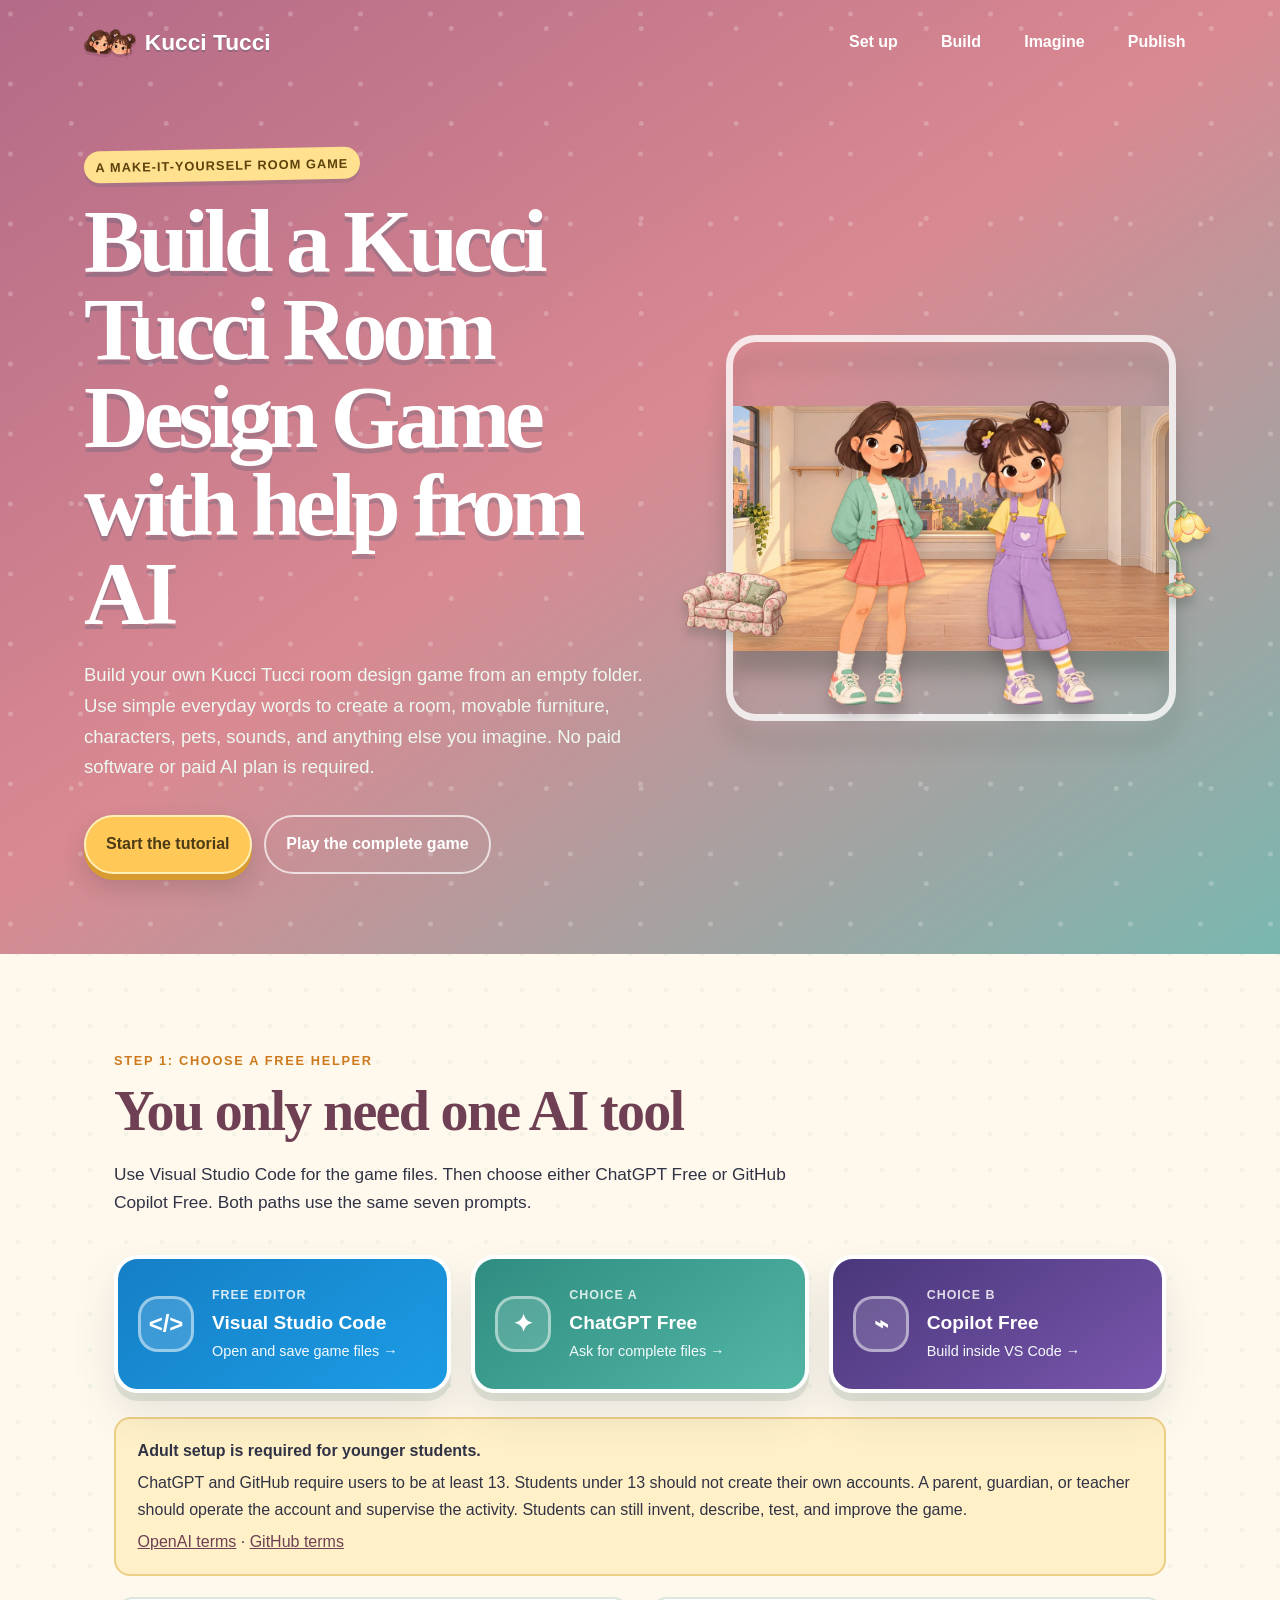
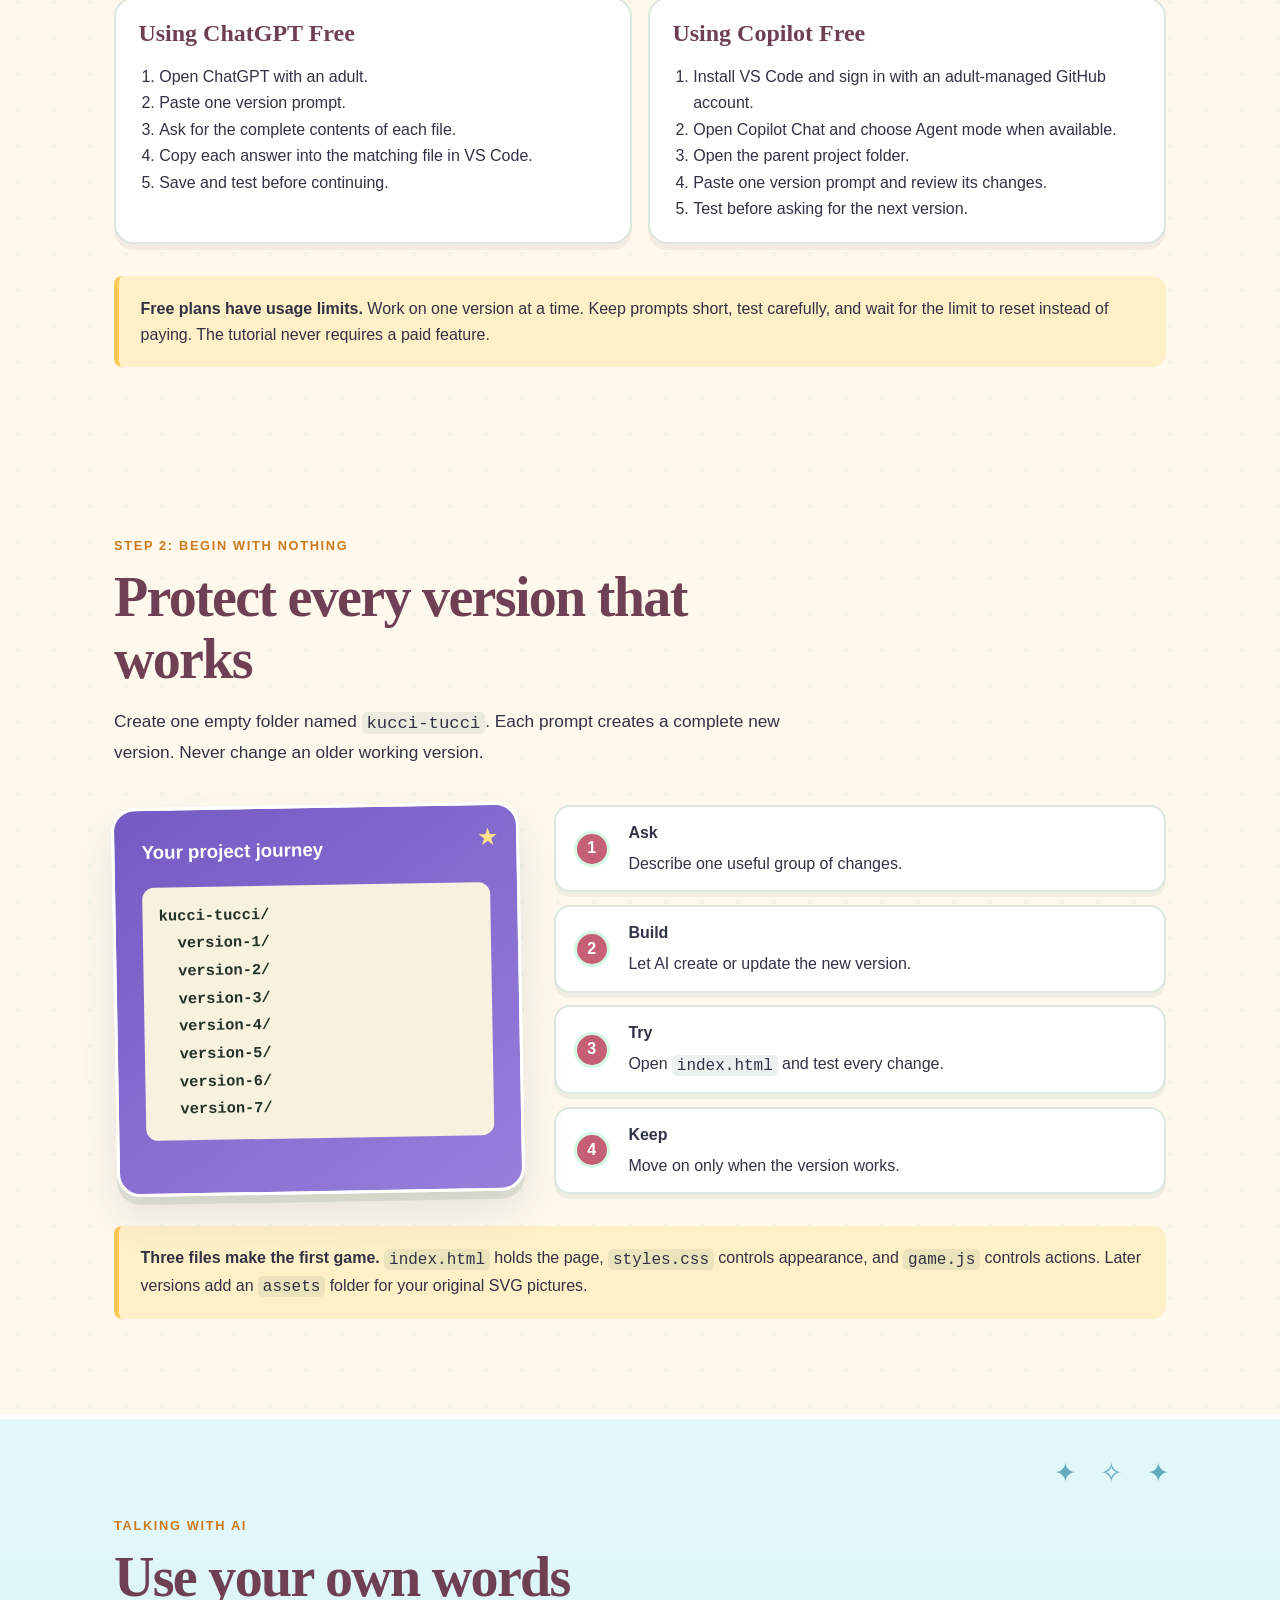
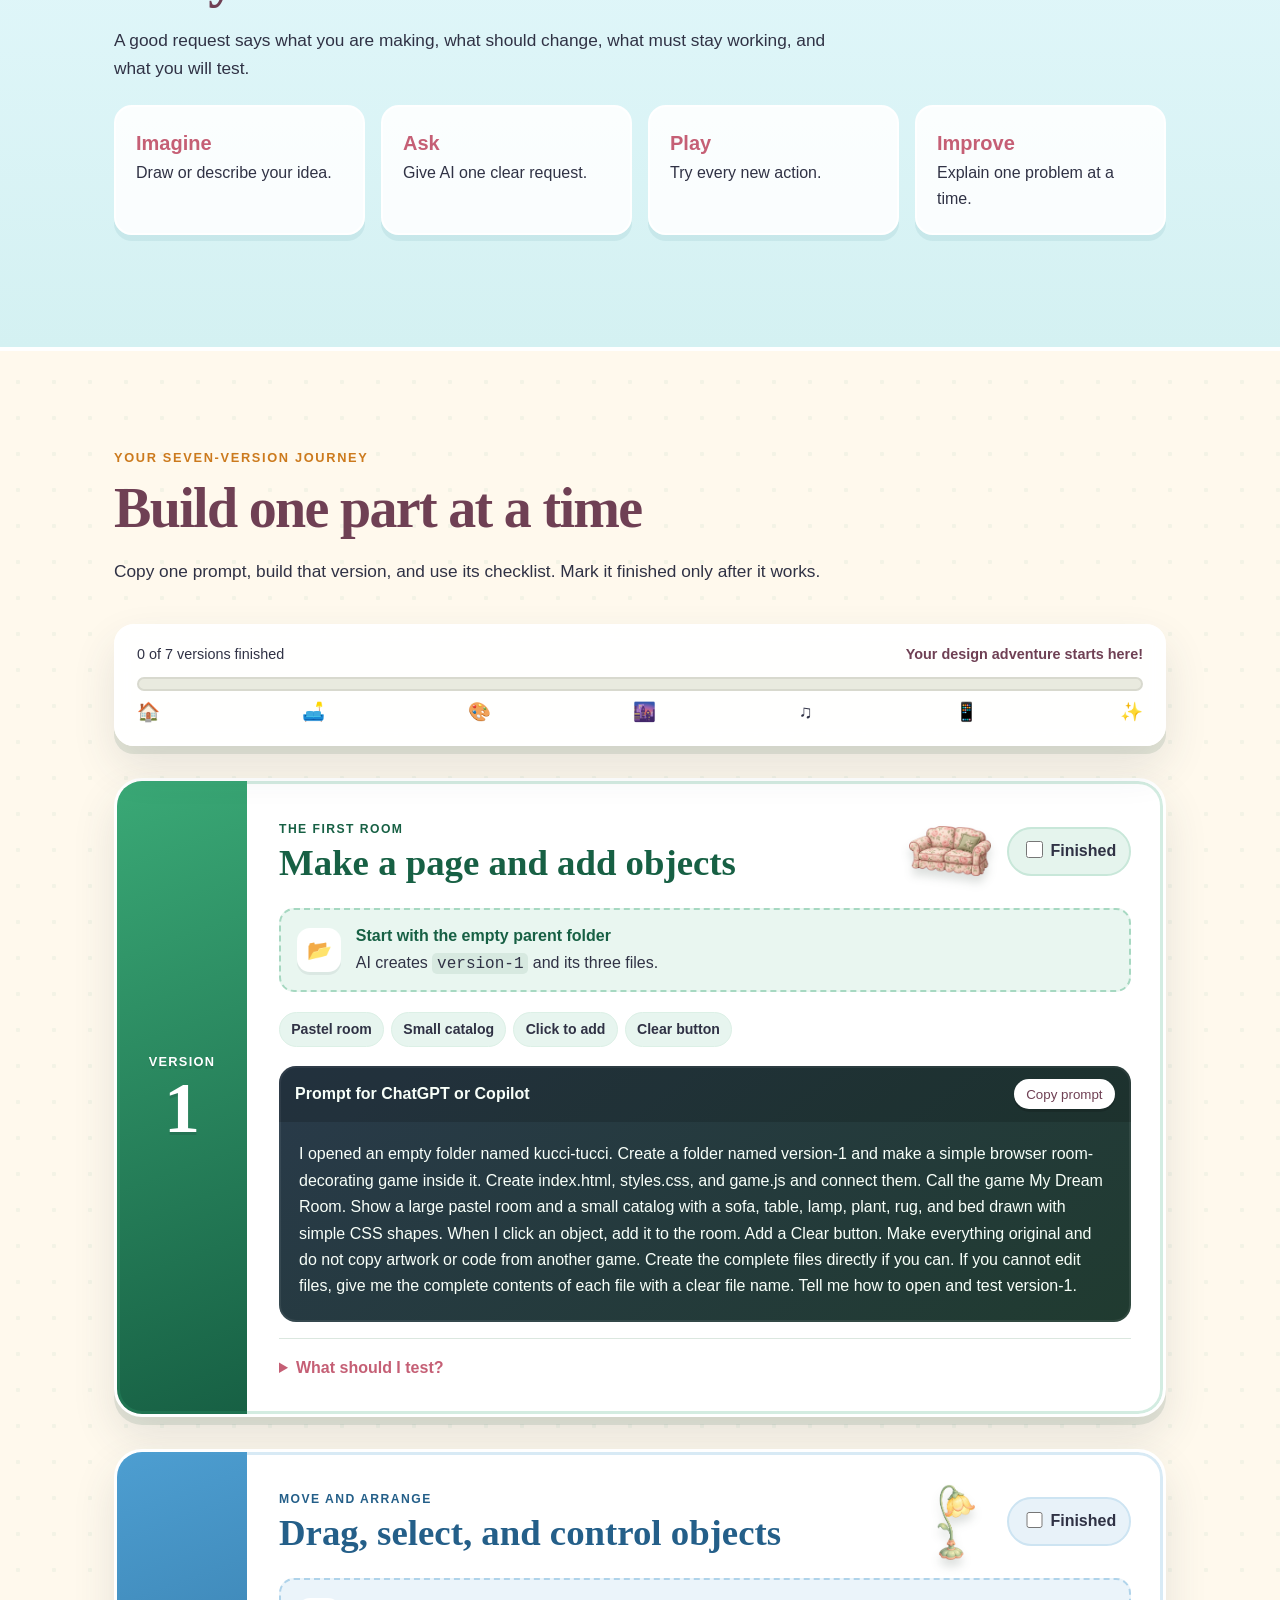
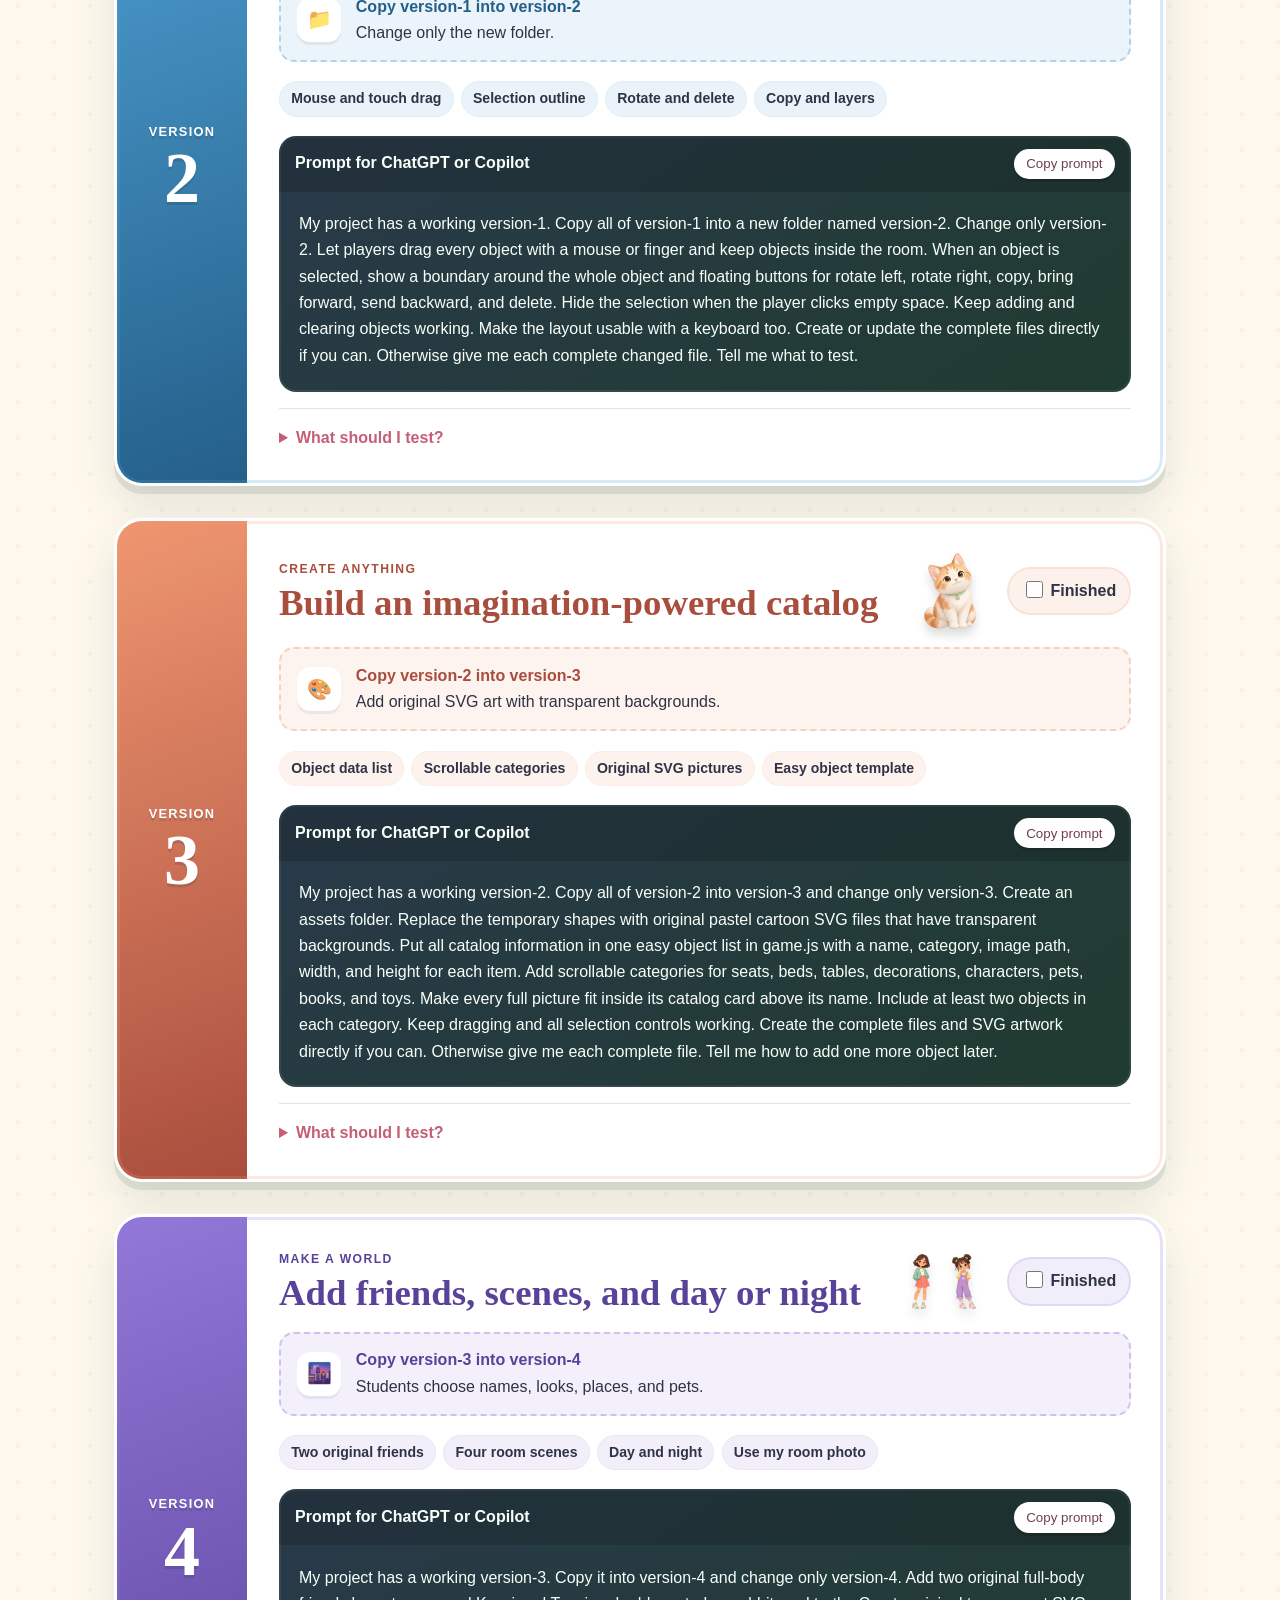
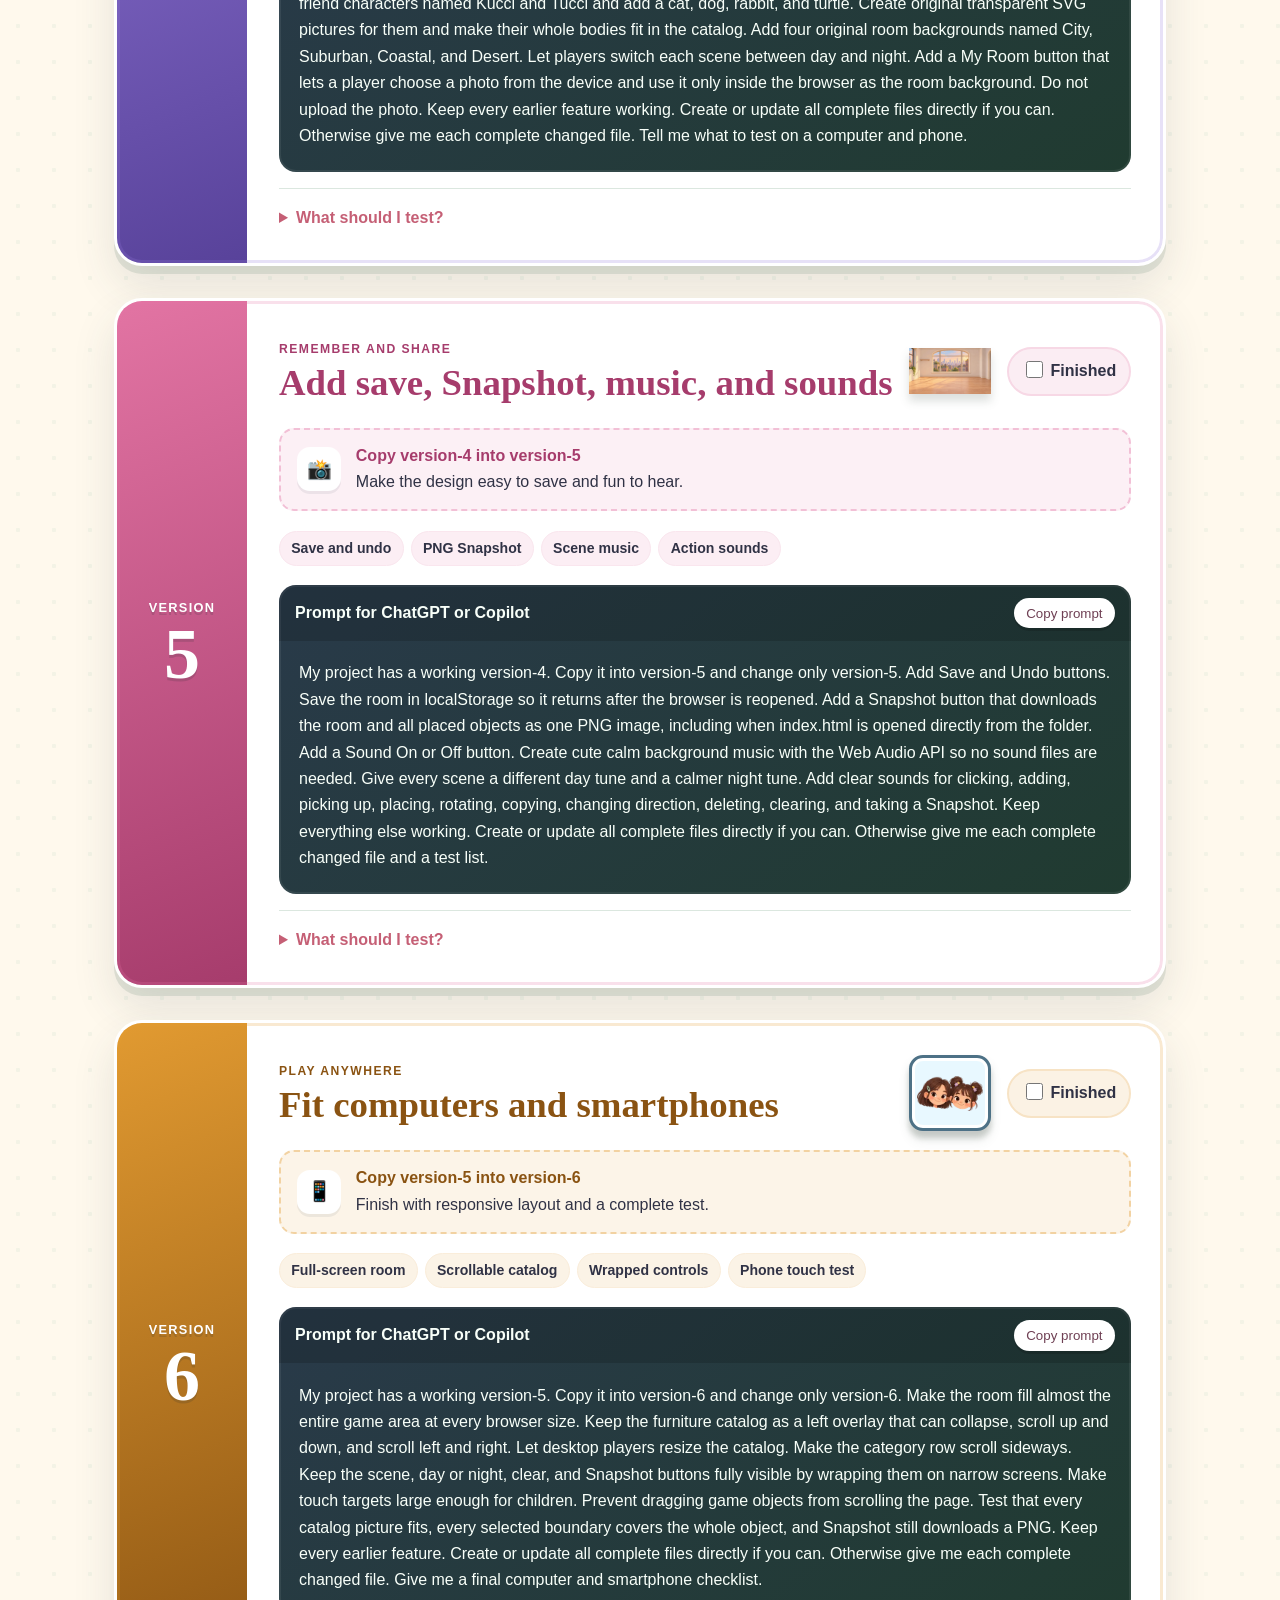
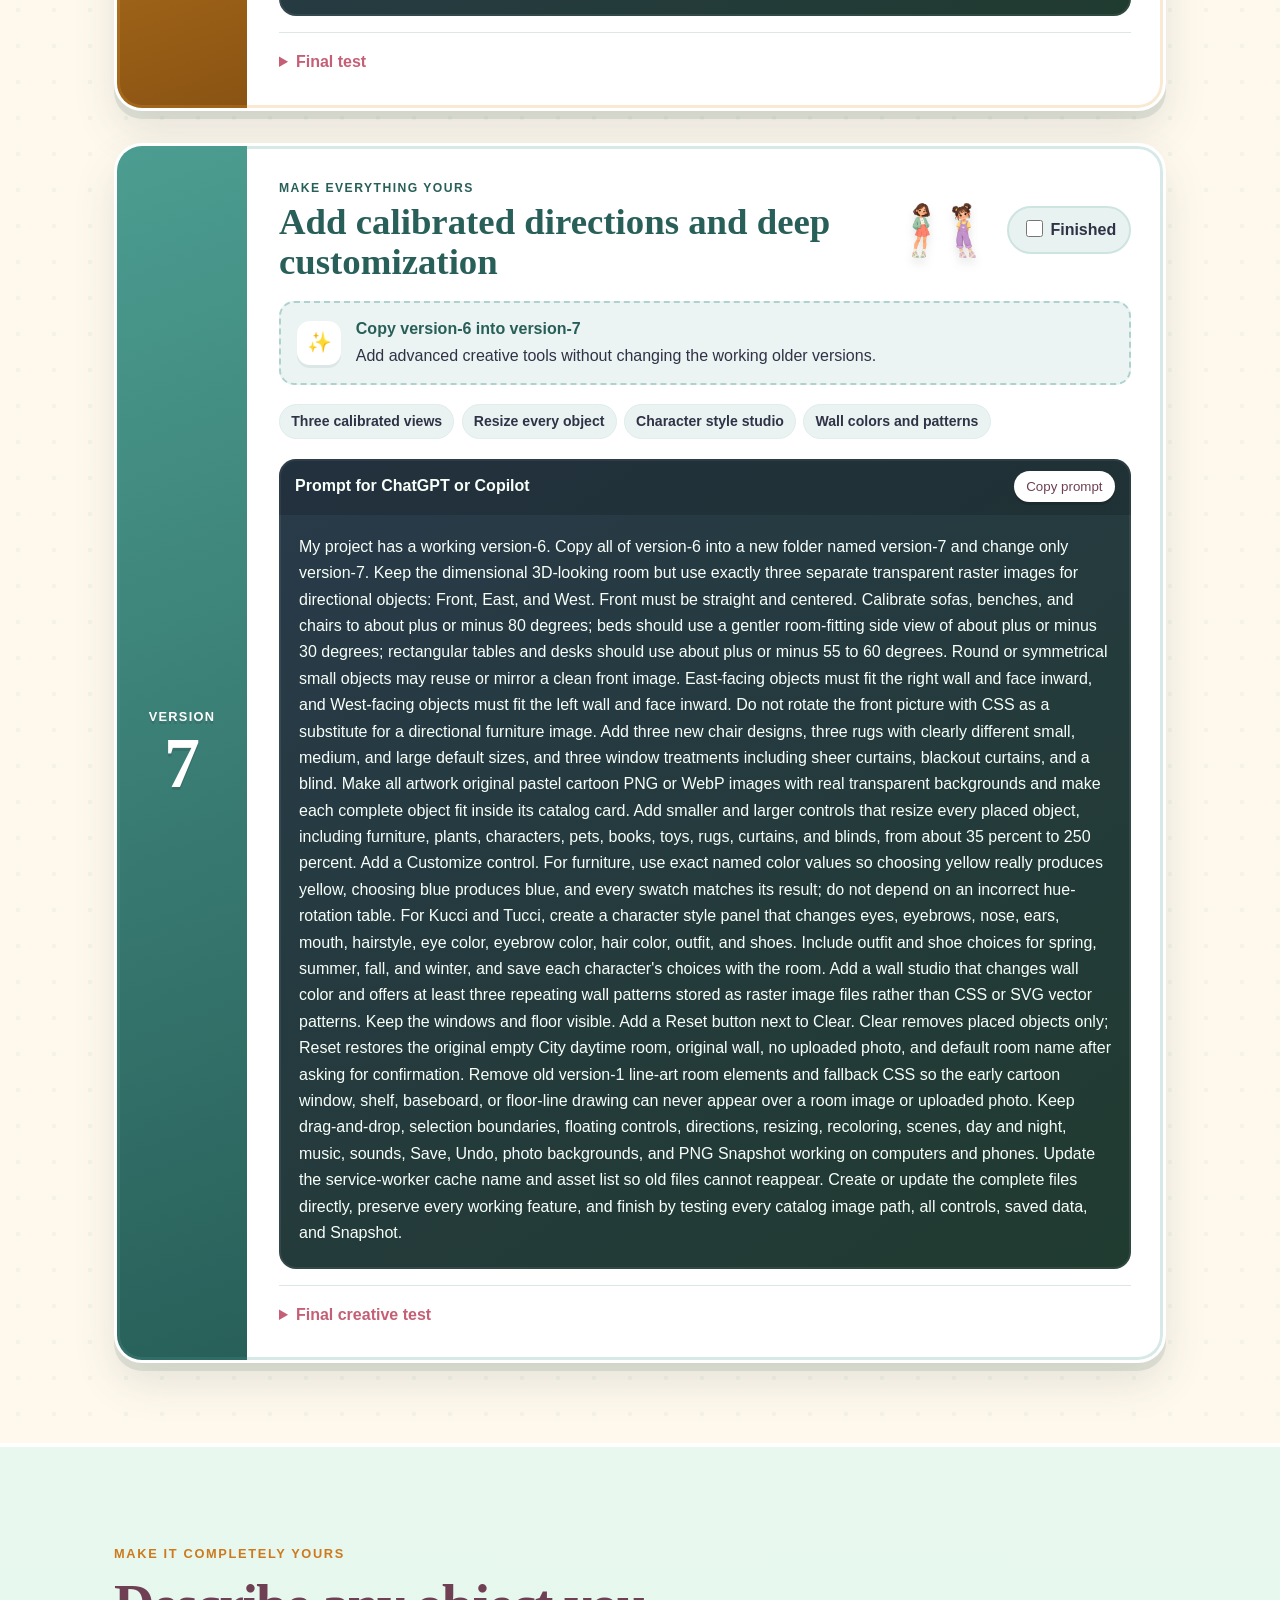
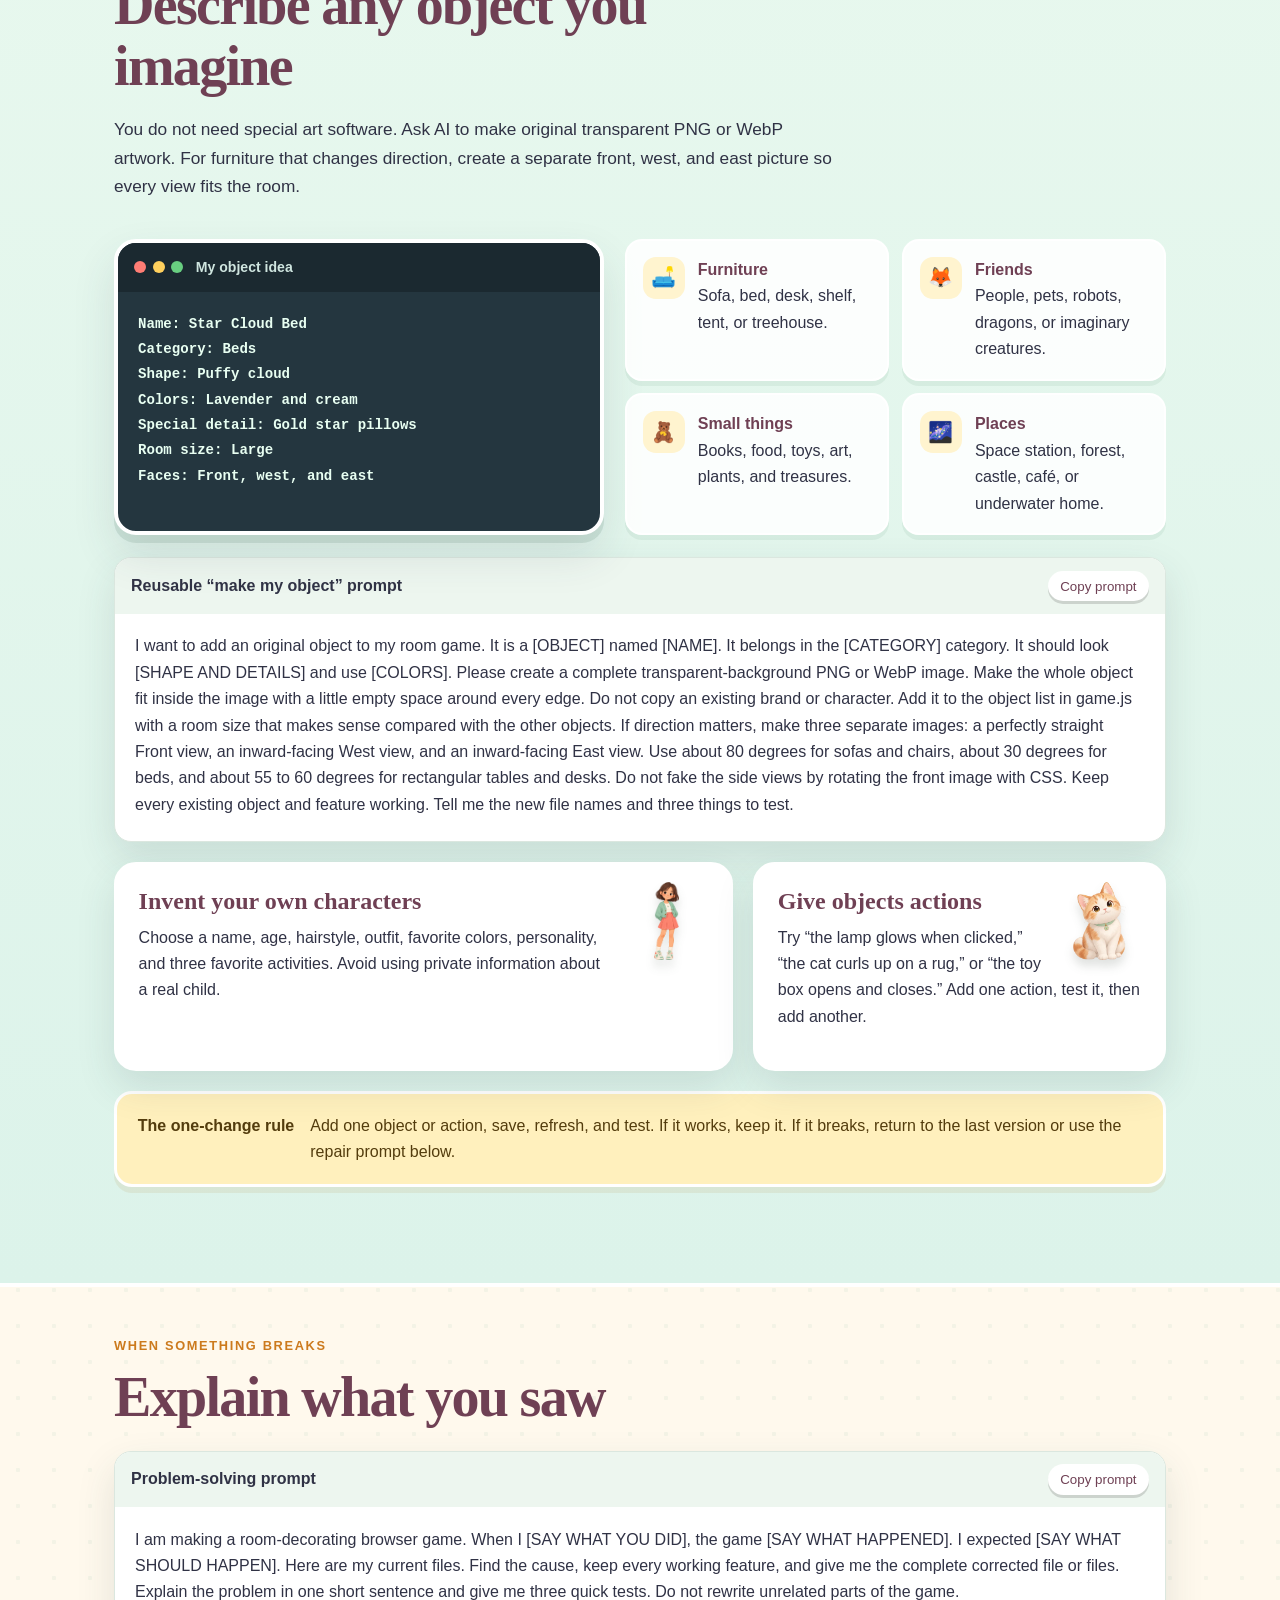
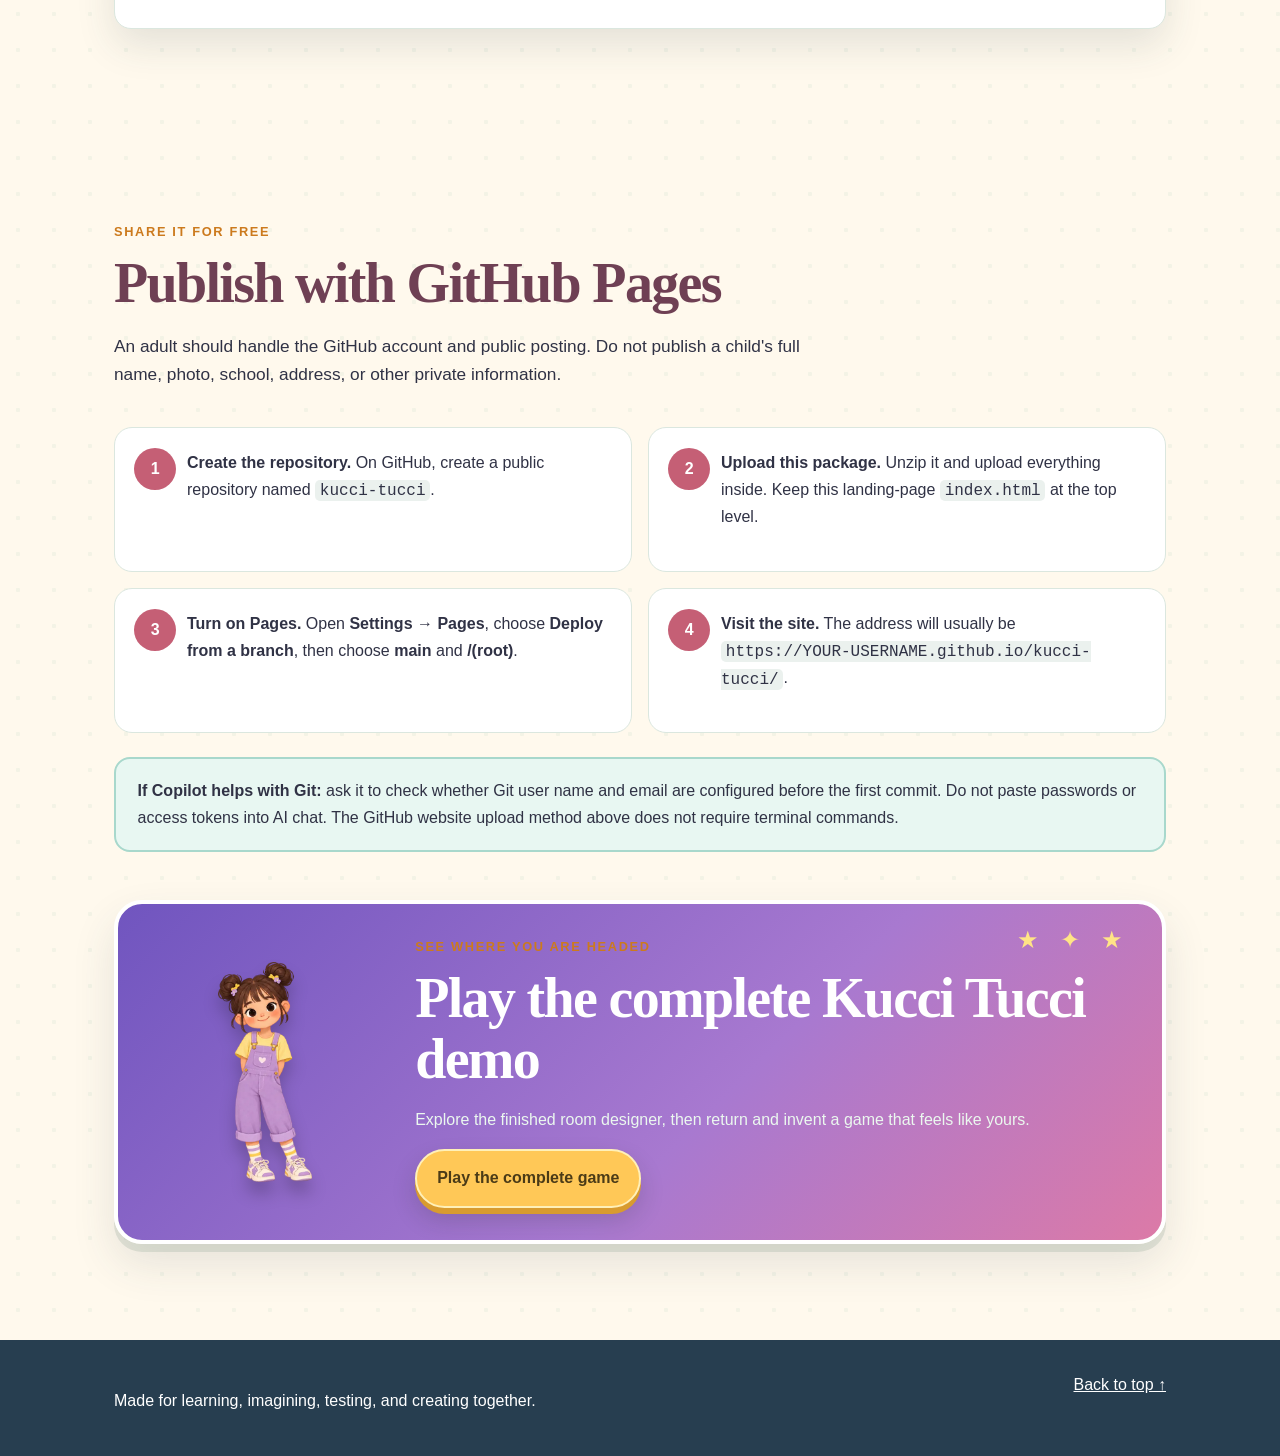
==== commit 3ebcdbd7: "Add files via upload" ====
--- a/index.html
+++ b/index.html
@@ -3,12 +3,12 @@
 <head>
   <meta charset="utf-8">
   <meta name="viewport" content="width=device-width, initial-scale=1">
-  <meta name="description" content="Build an original room-decorating browser game in six kid-friendly versions with free AI tools.">
+  <meta name="description" content="Build an original room-decorating browser game in seven kid-friendly versions with free AI tools.">
   <title>Make Kucci Tucci</title>
   <link rel="stylesheet" href="site.css">
 </head>
 <body>
-  <a class="skip-link" href="#versions">Skip to the six versions</a>
+  <a class="skip-link" href="#versions">Skip to the seven versions</a>
   <header class="hero" id="top">
     <nav class="topbar" aria-label="Main navigation">
       <a class="brand" href="#top"><img class="brand-logo" src="site-assets/logo.webp" alt=""> Kucci Tucci</a>
@@ -32,7 +32,7 @@
 
   <main>
     <section class="section tools" id="start">
-      <div class="section-heading"><p class="eyebrow">Step 1: Choose a free helper</p><h2>You only need one AI tool</h2><p>Use Visual Studio Code for the game files. Then choose either ChatGPT Free or GitHub Copilot Free. Both paths use the same six prompts.</p></div>
+      <div class="section-heading"><p class="eyebrow">Step 1: Choose a free helper</p><h2>You only need one AI tool</h2><p>Use Visual Studio Code for the game files. Then choose either ChatGPT Free or GitHub Copilot Free. Both paths use the same seven prompts.</p></div>
       <div class="tool-downloads three-tools">
         <a class="tool-card vscode-card" href="https://code.visualstudio.com/download" target="_blank" rel="noopener"><span class="tool-icon">&lt;/&gt;</span><span><small>Free editor</small><strong>Visual Studio Code</strong><em>Open and save game files →</em></span></a>
         <a class="tool-card chatgpt-card" href="https://chatgpt.com/" target="_blank" rel="noopener"><span class="tool-icon">✦</span><span><small>Choice A</small><strong>ChatGPT Free</strong><em>Ask for complete files →</em></span></a>
@@ -55,8 +55,9 @@
   version-3/
   version-4/
   version-5/
-  version-6/</pre></div>
-        <div class="file-jobs"><div><span>1</span><p><strong>Ask</strong>Describe one useful group of changes.</p></div><div><span>2</span><p><strong>Build</strong>Let AI create or update the new version.</p></div><div><span>3</span><p><strong>Try</strong>Open <code>index.html</code> and test every change.</p></div><div><span>4</span><p><strong>Keep</strong>Move on only when the version works.</p></div></div>
+  version-6/
+  version-7/</pre></div>
+        <div class="file-jobs"><div><span>1</span><p><strong>Ask</strong> Describe one useful group of changes.</p></div><div><span>2</span><p><strong>Build</strong> Let AI create or update the new version.</p></div><div><span>3</span><p><strong>Try</strong> Open <code>index.html</code> and test every change.</p></div><div><span>4</span><p><strong>Keep</strong> Move on only when the version works.</p></div></div>
       </div>
       <aside class="tip"><strong>Three files make the first game.</strong> <code>index.html</code> holds the page, <code>styles.css</code> controls appearance, and <code>game.js</code> controls actions. Later versions add an <code>assets</code> folder for your original SVG pictures.</aside>
     </section>
@@ -67,8 +68,8 @@
     </section>
 
     <section class="section versions" id="versions">
-      <div class="section-heading"><p class="eyebrow">Your six-version journey</p><h2>Build one part at a time</h2><p>Copy one prompt, build that version, and use its checklist. Mark it finished only after it works.</p></div>
-      <div class="adventure-progress"><div class="progress-copy"><span id="progress-count">0 of 6 versions finished</span><strong id="progress-cheer">Your design adventure starts here!</strong></div><div class="progress-track"><span id="progress-fill"></span></div><div class="progress-paws" aria-hidden="true"><span>🏠</span><span>🛋️</span><span>🎨</span><span>🌆</span><span>♫</span><span>📱</span></div></div>
+      <div class="section-heading"><p class="eyebrow">Your seven-version journey</p><h2>Build one part at a time</h2><p>Copy one prompt, build that version, and use its checklist. Mark it finished only after it works.</p></div>
+      <div class="adventure-progress"><div class="progress-copy"><span id="progress-count">0 of 7 versions finished</span><strong id="progress-cheer">Your design adventure starts here!</strong></div><div class="progress-track"><span id="progress-fill"></span></div><div class="progress-paws" aria-hidden="true"><span>🏠</span><span>🛋️</span><span>🎨</span><span>🌆</span><span>♫</span><span>📱</span><span>✨</span></div></div>
 
       <article class="version-card version-one" id="version-1"><div class="version-side"><span>Version</span><strong>1</strong></div><div class="version-main">
         <div class="version-title"><div><p class="tag">The first room</p><h3>Make a page and add objects</h3></div><img class="version-picture" src="site-assets/sofa.webp" alt="Pastel sofa"><label class="done"><input type="checkbox" data-version="1"> Finished</label></div>
@@ -117,10 +118,18 @@
         <div class="prompt-box"><div class="prompt-top"><strong>Prompt for ChatGPT or Copilot</strong><button class="copy-button">Copy prompt</button></div><blockquote>My project has a working version-5. Copy it into version-6 and change only version-6. Make the room fill almost the entire game area at every browser size. Keep the furniture catalog as a left overlay that can collapse, scroll up and down, and scroll left and right. Let desktop players resize the catalog. Make the category row scroll sideways. Keep the scene, day or night, clear, and Snapshot buttons fully visible by wrapping them on narrow screens. Make touch targets large enough for children. Prevent dragging game objects from scrolling the page. Test that every catalog picture fits, every selected boundary covers the whole object, and Snapshot still downloads a PNG. Keep every earlier feature. Create or update all complete files directly if you can. Otherwise give me each complete changed file. Give me a final computer and smartphone checklist.</blockquote></div>
         <details><summary>Final test</summary><ul><li>Try wide, narrow, tall, and landscape windows.</li><li>Scroll and resize the catalog.</li><li>Drag characters, furniture, books, rugs, and pets.</li><li>Use every floating and bottom control.</li><li>Save and download a Snapshot.</li><li>Open the GitHub Pages link on a real phone.</li></ul></details>
       </div></article>
+
+      <article class="version-card version-seven" id="version-7"><div class="version-side"><span>Version</span><strong>7</strong></div><div class="version-main">
+        <div class="version-title"><div><p class="tag">Make everything yours</p><h3>Add calibrated directions and deep customization</h3></div><div class="version-picture-group"><img src="site-assets/kucci.webp" alt="Kucci"><img src="site-assets/tucci.webp" alt="Tucci"></div><label class="done"><input type="checkbox" data-version="7"> Finished</label></div>
+        <div class="folder-action"><span>✨</span><p><strong>Copy version-6 into version-7</strong>Add advanced creative tools without changing the working older versions.</p></div>
+        <ul class="changes"><li>Three calibrated views</li><li>Resize every object</li><li>Character style studio</li><li>Wall colors and patterns</li></ul>
+        <div class="prompt-box"><div class="prompt-top"><strong>Prompt for ChatGPT or Copilot</strong><button class="copy-button">Copy prompt</button></div><blockquote>My project has a working version-6. Copy all of version-6 into a new folder named version-7 and change only version-7. Keep the dimensional 3D-looking room but use exactly three separate transparent raster images for directional objects: Front, East, and West. Front must be straight and centered. Calibrate sofas, benches, and chairs to about plus or minus 80 degrees; beds should use a gentler room-fitting side view of about plus or minus 30 degrees; rectangular tables and desks should use about plus or minus 55 to 60 degrees. Round or symmetrical small objects may reuse or mirror a clean front image. East-facing objects must fit the right wall and face inward, and West-facing objects must fit the left wall and face inward. Do not rotate the front picture with CSS as a substitute for a directional furniture image. Add three new chair designs, three rugs with clearly different small, medium, and large default sizes, and three window treatments including sheer curtains, blackout curtains, and a blind. Make all artwork original pastel cartoon PNG or WebP images with real transparent backgrounds and make each complete object fit inside its catalog card. Add smaller and larger controls that resize every placed object, including furniture, plants, characters, pets, books, toys, rugs, curtains, and blinds, from about 35 percent to 250 percent. Add a Customize control. For furniture, use exact named color values so choosing yellow really produces yellow, choosing blue produces blue, and every swatch matches its result; do not depend on an incorrect hue-rotation table. For Kucci and Tucci, create a character style panel that changes eyes, eyebrows, nose, ears, mouth, hairstyle, eye color, eyebrow color, hair color, outfit, and shoes. Include outfit and shoe choices for spring, summer, fall, and winter, and save each character's choices with the room. Add a wall studio that changes wall color and offers at least three repeating wall patterns stored as raster image files rather than CSS or SVG vector patterns. Keep the windows and floor visible. Add a Reset button next to Clear. Clear removes placed objects only; Reset restores the original empty City daytime room, original wall, no uploaded photo, and default room name after asking for confirmation. Remove old version-1 line-art room elements and fallback CSS so the early cartoon window, shelf, baseboard, or floor-line drawing can never appear over a room image or uploaded photo. Keep drag-and-drop, selection boundaries, floating controls, directions, resizing, recoloring, scenes, day and night, music, sounds, Save, Undo, photo backgrounds, and PNG Snapshot working on computers and phones. Update the service-worker cache name and asset list so old files cannot reappear. Create or update the complete files directly, preserve every working feature, and finish by testing every catalog image path, all controls, saved data, and Snapshot.</blockquote></div>
+        <details><summary>Final creative test</summary><ul><li>Try Front, East, and West on sofas, beds, tables, and all five chairs.</li><li>Resize furniture, characters, pets, books, rugs, curtains, and plants.</li><li>Recolor an object with every swatch and verify each result.</li><li>Change every Kucci and Tucci feature, season, outfit, and shoe choice.</li><li>Try every wall color and raster pattern in day and night scenes.</li><li>Verify Clear and Reset perform different jobs.</li><li>Save, refresh, and download a Snapshot of the customized room.</li></ul></details>
+      </div></article>
     </section>
 
     <section class="section customize" id="create">
-      <div class="section-heading"><p class="eyebrow">Make it completely yours</p><h2>Describe any object you imagine</h2><p>You do not need special art software. Ask AI to write an original SVG picture. SVG is image code: it stays sharp, uses a transparent background, and is easy to recolor.</p></div>
+      <div class="section-heading"><p class="eyebrow">Make it completely yours</p><h2>Describe any object you imagine</h2><p>You do not need special art software. Ask AI to make original transparent PNG or WebP artwork. For furniture that changes direction, create a separate front, west, and east picture so every view fits the room.</p></div>
       <div class="settings-demo">
         <div class="code-window"><div class="code-window-top"><span></span><span></span><span></span><strong>My object idea</strong></div><pre><code>Name: Star Cloud Bed
 Category: Beds
@@ -131,7 +140,7 @@
 Faces: Front, west, and east</code></pre></div>
         <div class="setting-cards"><div><span>🛋️</span><p><strong>Furniture</strong>Sofa, bed, desk, shelf, tent, or treehouse.</p></div><div><span>🦊</span><p><strong>Friends</strong>People, pets, robots, dragons, or imaginary creatures.</p></div><div><span>🧸</span><p><strong>Small things</strong>Books, food, toys, art, plants, and treasures.</p></div><div><span>🌌</span><p><strong>Places</strong>Space station, forest, castle, café, or underwater home.</p></div></div>
       </div>
-      <div class="prompt-box light creation-prompt"><div class="prompt-top"><strong>Reusable “make my object” prompt</strong><button class="copy-button">Copy prompt</button></div><blockquote>I want to add an original object to my room game. It is a [OBJECT] named [NAME]. It belongs in the [CATEGORY] category. It should look [SHAPE AND DETAILS] and use [COLORS]. Please create a complete SVG file with a transparent background. Make the whole object fit inside the SVG viewBox with a little empty space around every edge. Do not copy an existing brand or character. Add it to the object list in game.js with a room size that makes sense compared with the other objects. Make front, west-facing, and east-facing SVG versions if direction matters. Keep every existing object and feature working. Tell me the new file names and three things to test.</blockquote></div>
+      <div class="prompt-box light creation-prompt"><div class="prompt-top"><strong>Reusable “make my object” prompt</strong><button class="copy-button">Copy prompt</button></div><blockquote>I want to add an original object to my room game. It is a [OBJECT] named [NAME]. It belongs in the [CATEGORY] category. It should look [SHAPE AND DETAILS] and use [COLORS]. Please create a complete transparent-background PNG or WebP image. Make the whole object fit inside the image with a little empty space around every edge. Do not copy an existing brand or character. Add it to the object list in game.js with a room size that makes sense compared with the other objects. If direction matters, make three separate images: a perfectly straight Front view, an inward-facing West view, and an inward-facing East view. Use about 80 degrees for sofas and chairs, about 30 degrees for beds, and about 55 to 60 degrees for rectangular tables and desks. Do not fake the side views by rotating the front image with CSS. Keep every existing object and feature working. Tell me the new file names and three things to test.</blockquote></div>
       <div class="change-grid">
         <article><img src="site-assets/kucci.webp" alt="Kucci"><div><h3>Invent your own characters</h3><p>Choose a name, age, hairstyle, outfit, favorite colors, personality, and three favorite activities. Avoid using private information about a real child.</p></div></article>
         <article><img src="site-assets/cat.webp" alt="Cat"><div><h3>Give objects actions</h3><p>Try “the lamp glows when clicked,” “the cat curls up on a rug,” or “the toy box opens and closes.” Add one action, test it, then add another.</p></div></article>
--- a/site.css
+++ b/site.css
@@ -126,6 +126,7 @@
 .version-four { --accent: #9278d8; --accent-dark: #58429a; }
 .version-five { --accent: #e274a3; --accent-dark: #a63c6c; }
 .version-six { --accent: #e19a31; --accent-dark: #8a5312; }
+.version-seven { --accent: #4c9d91; --accent-dark: #285f59; }
 .version-side { display: flex; flex-direction: column; align-items: center; justify-content: center; color: white; background: linear-gradient(160deg, var(--accent), var(--accent-dark)); text-shadow: 0 3px 0 rgba(30,45,50,.16); }
 .version-side span { font-size: .8rem; font-weight: 900; letter-spacing: .1em; text-transform: uppercase; }
 .version-side strong { font: 700 4.5rem/1 Georgia, serif; }
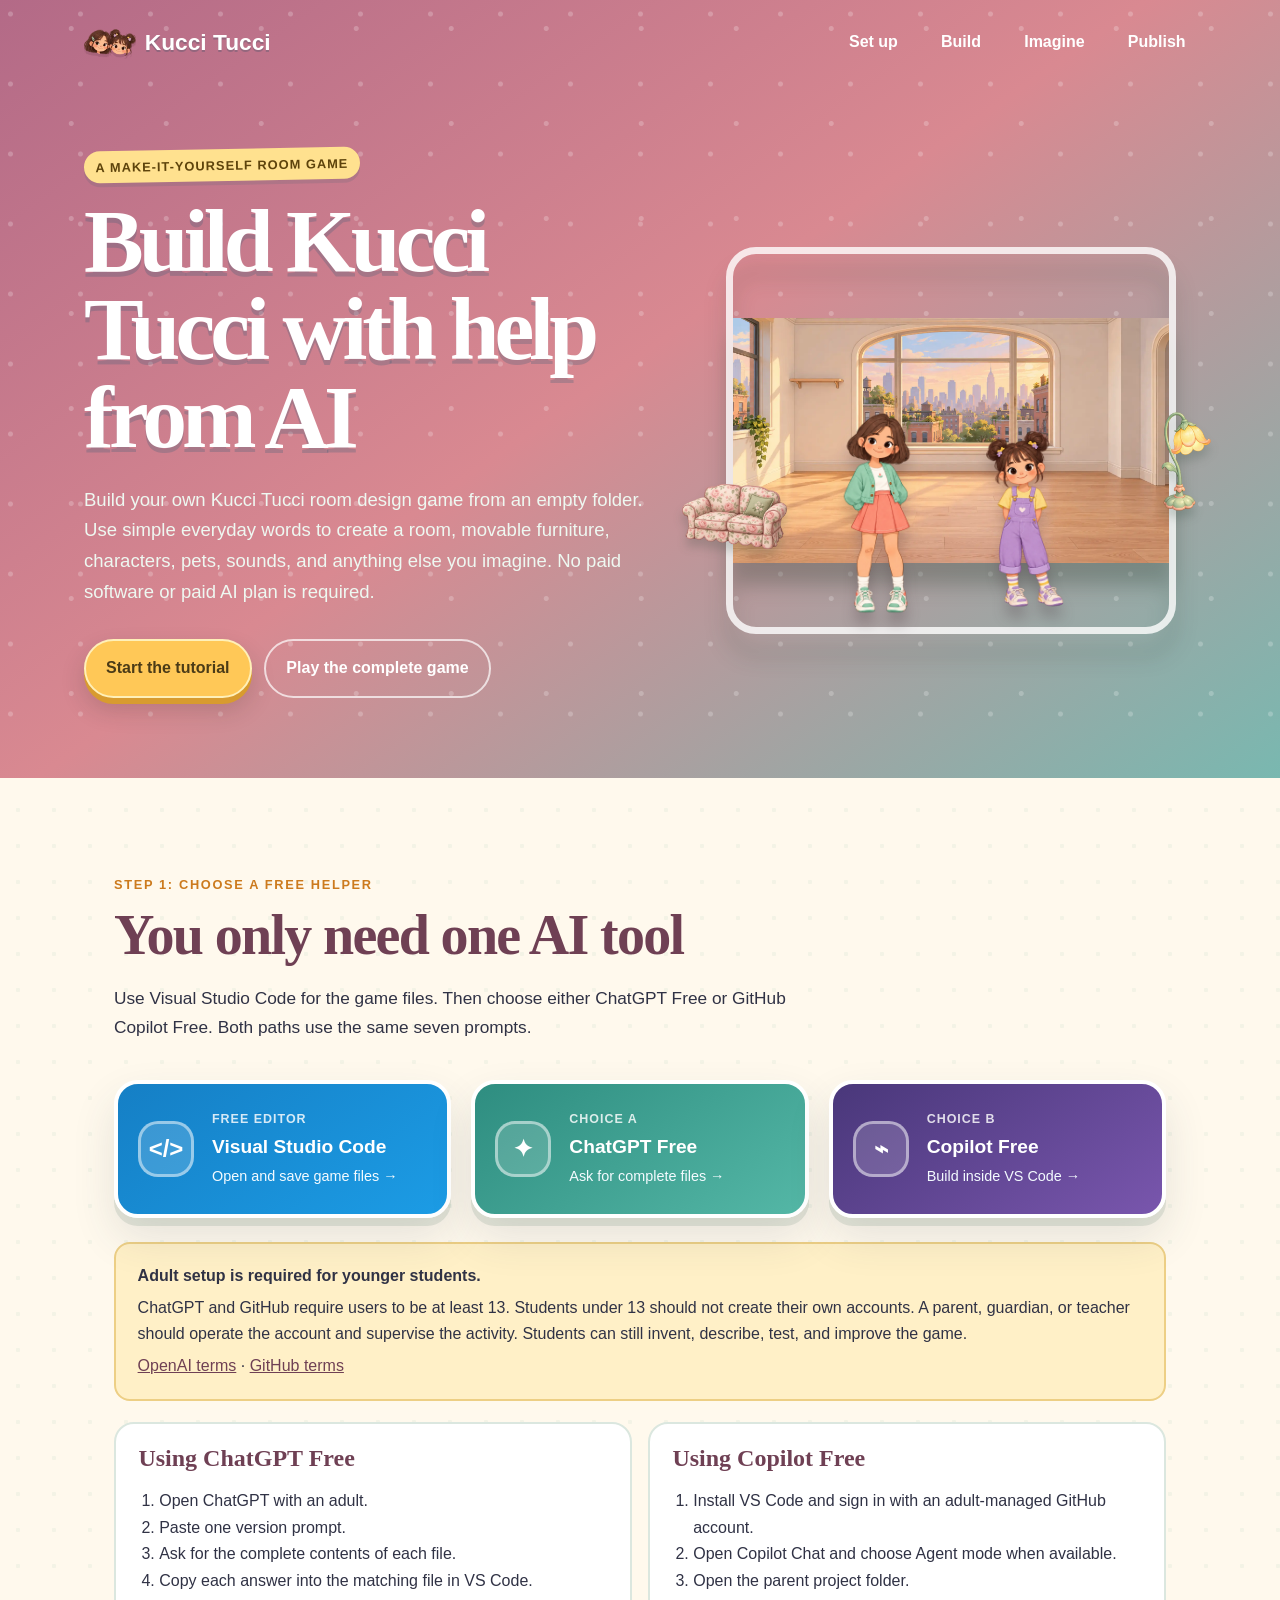
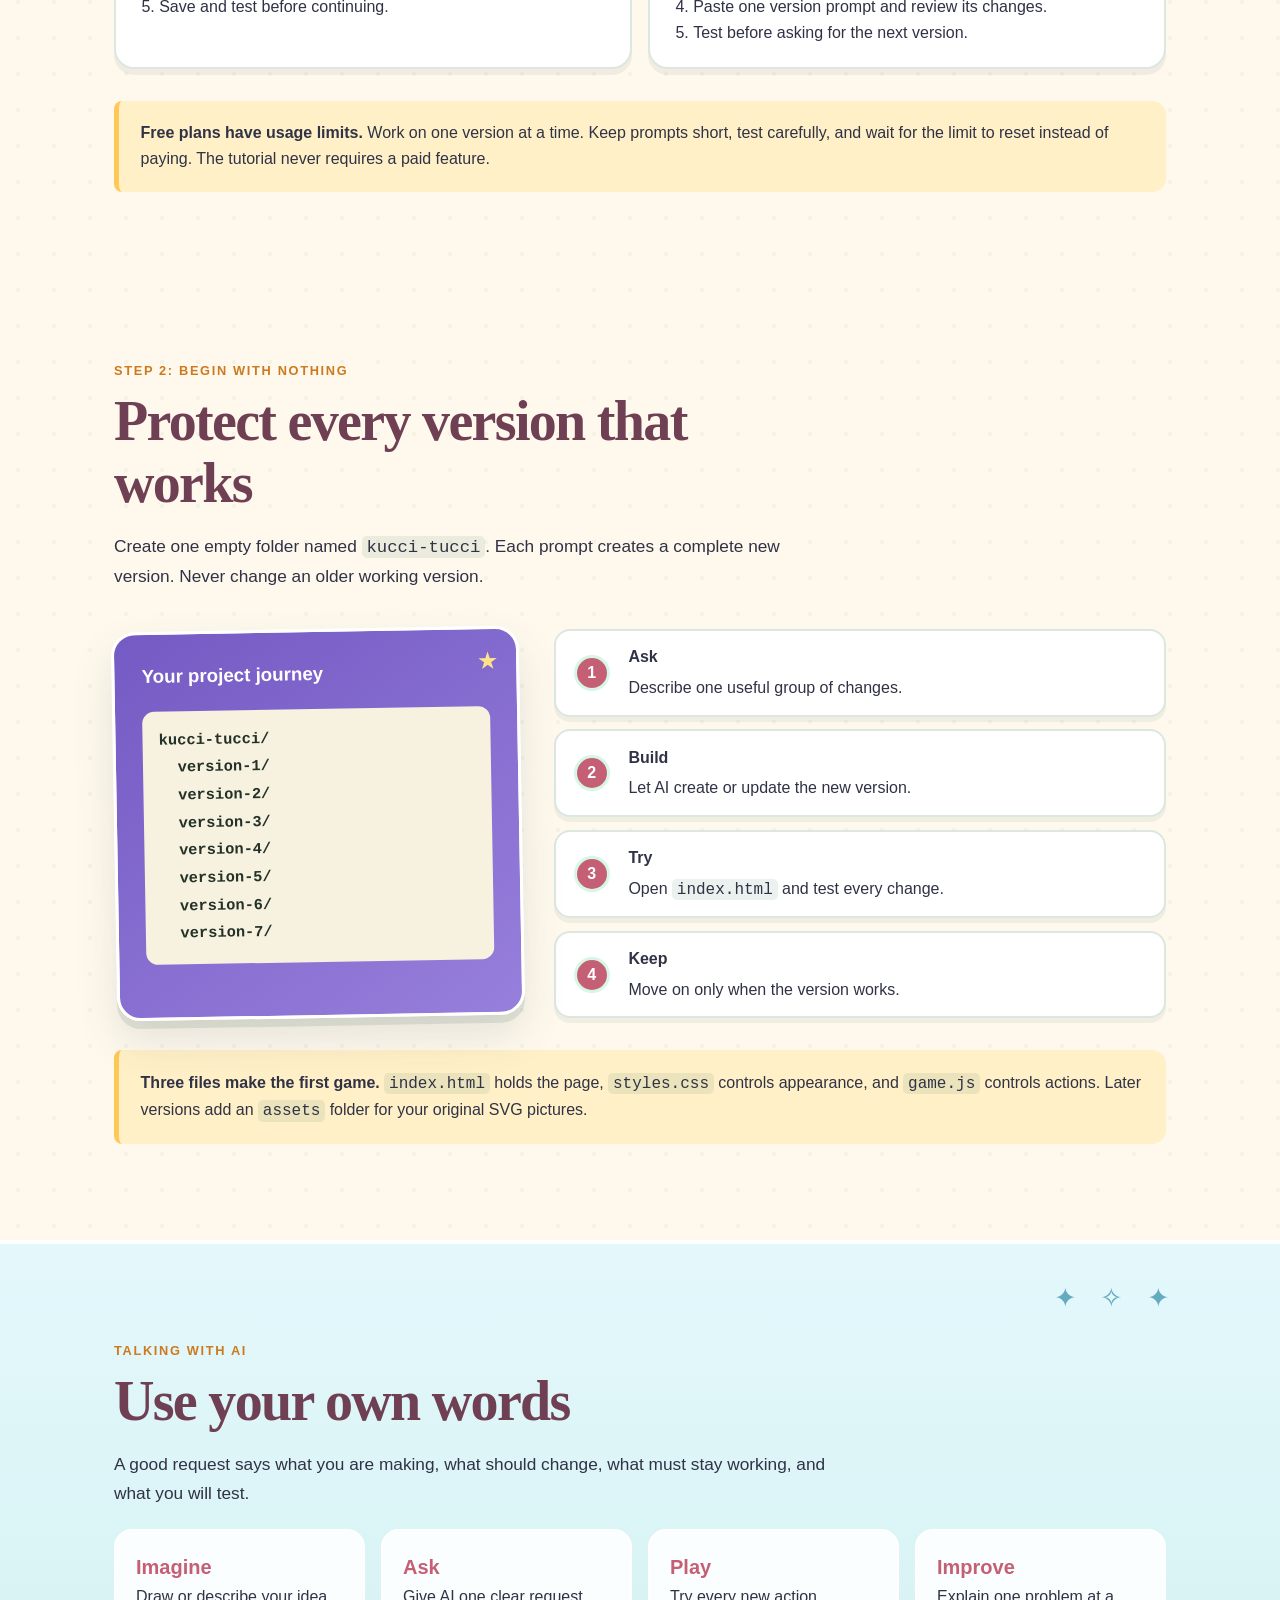
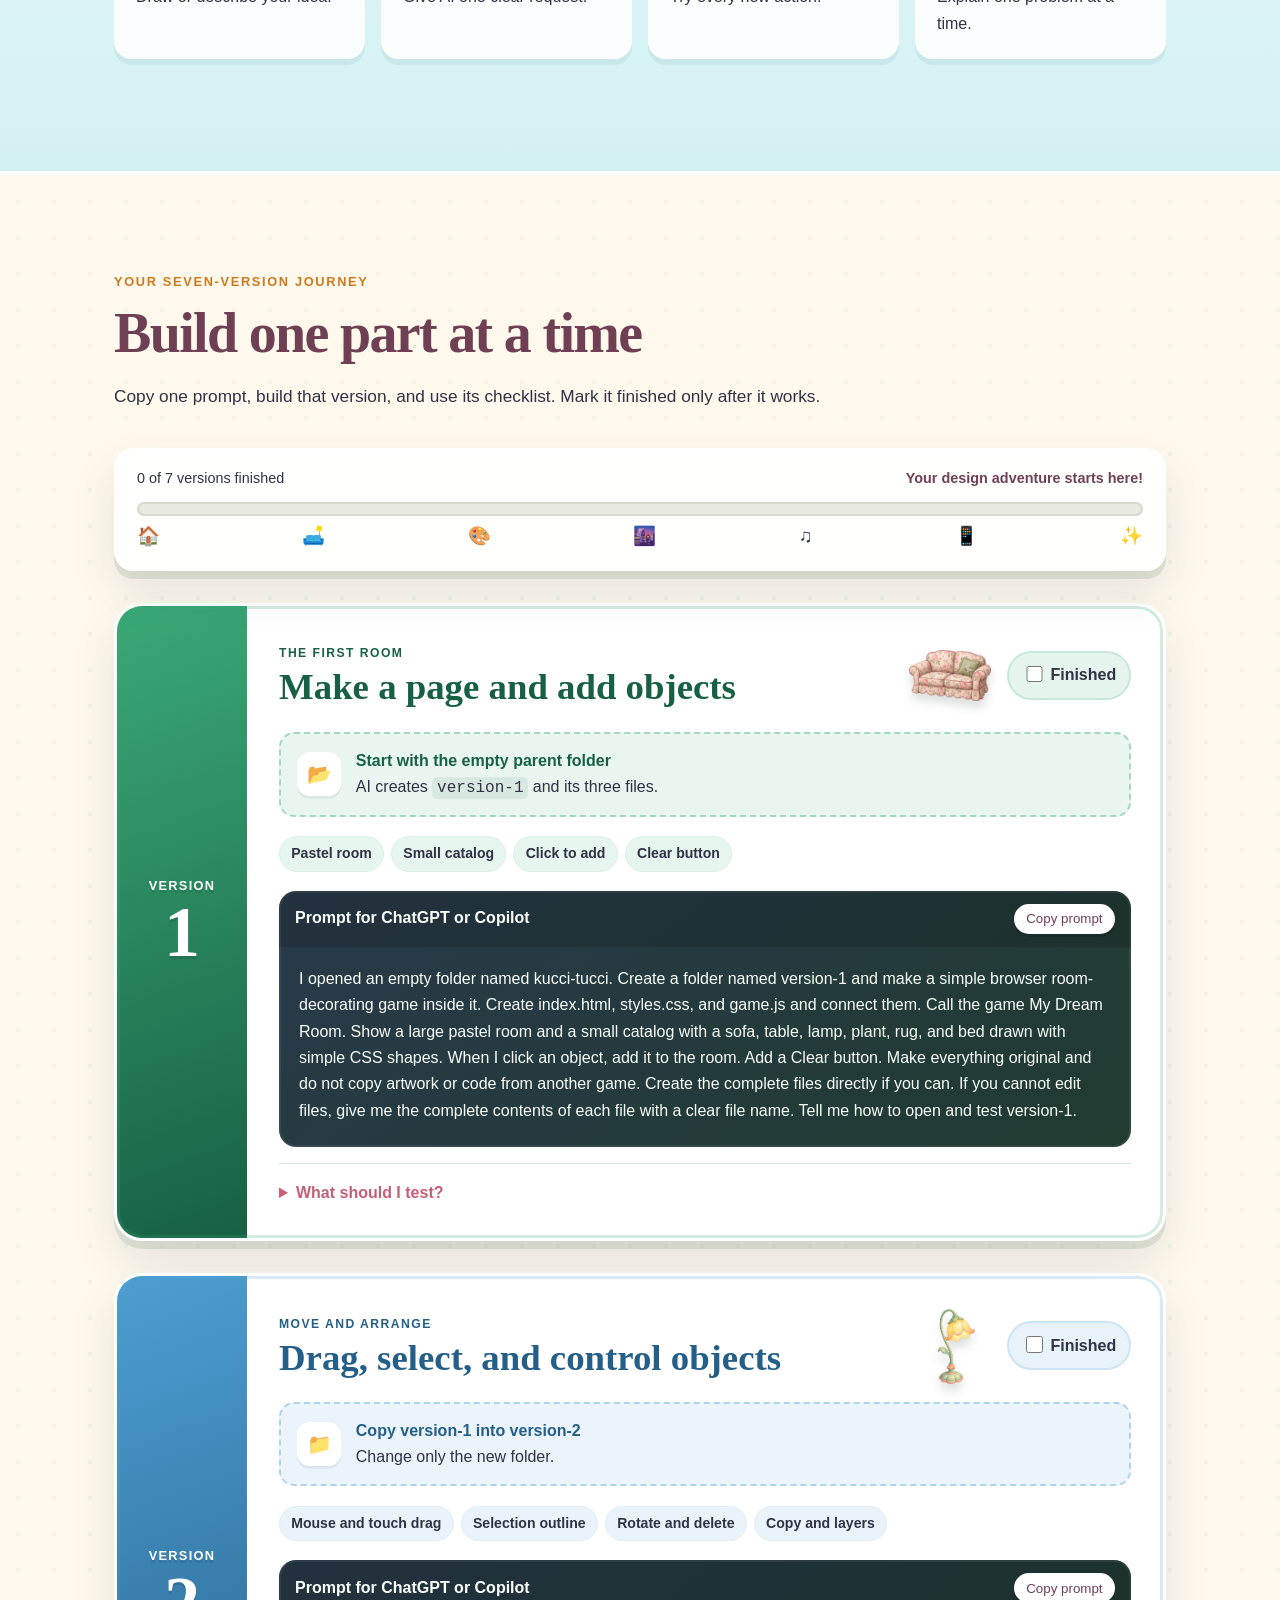
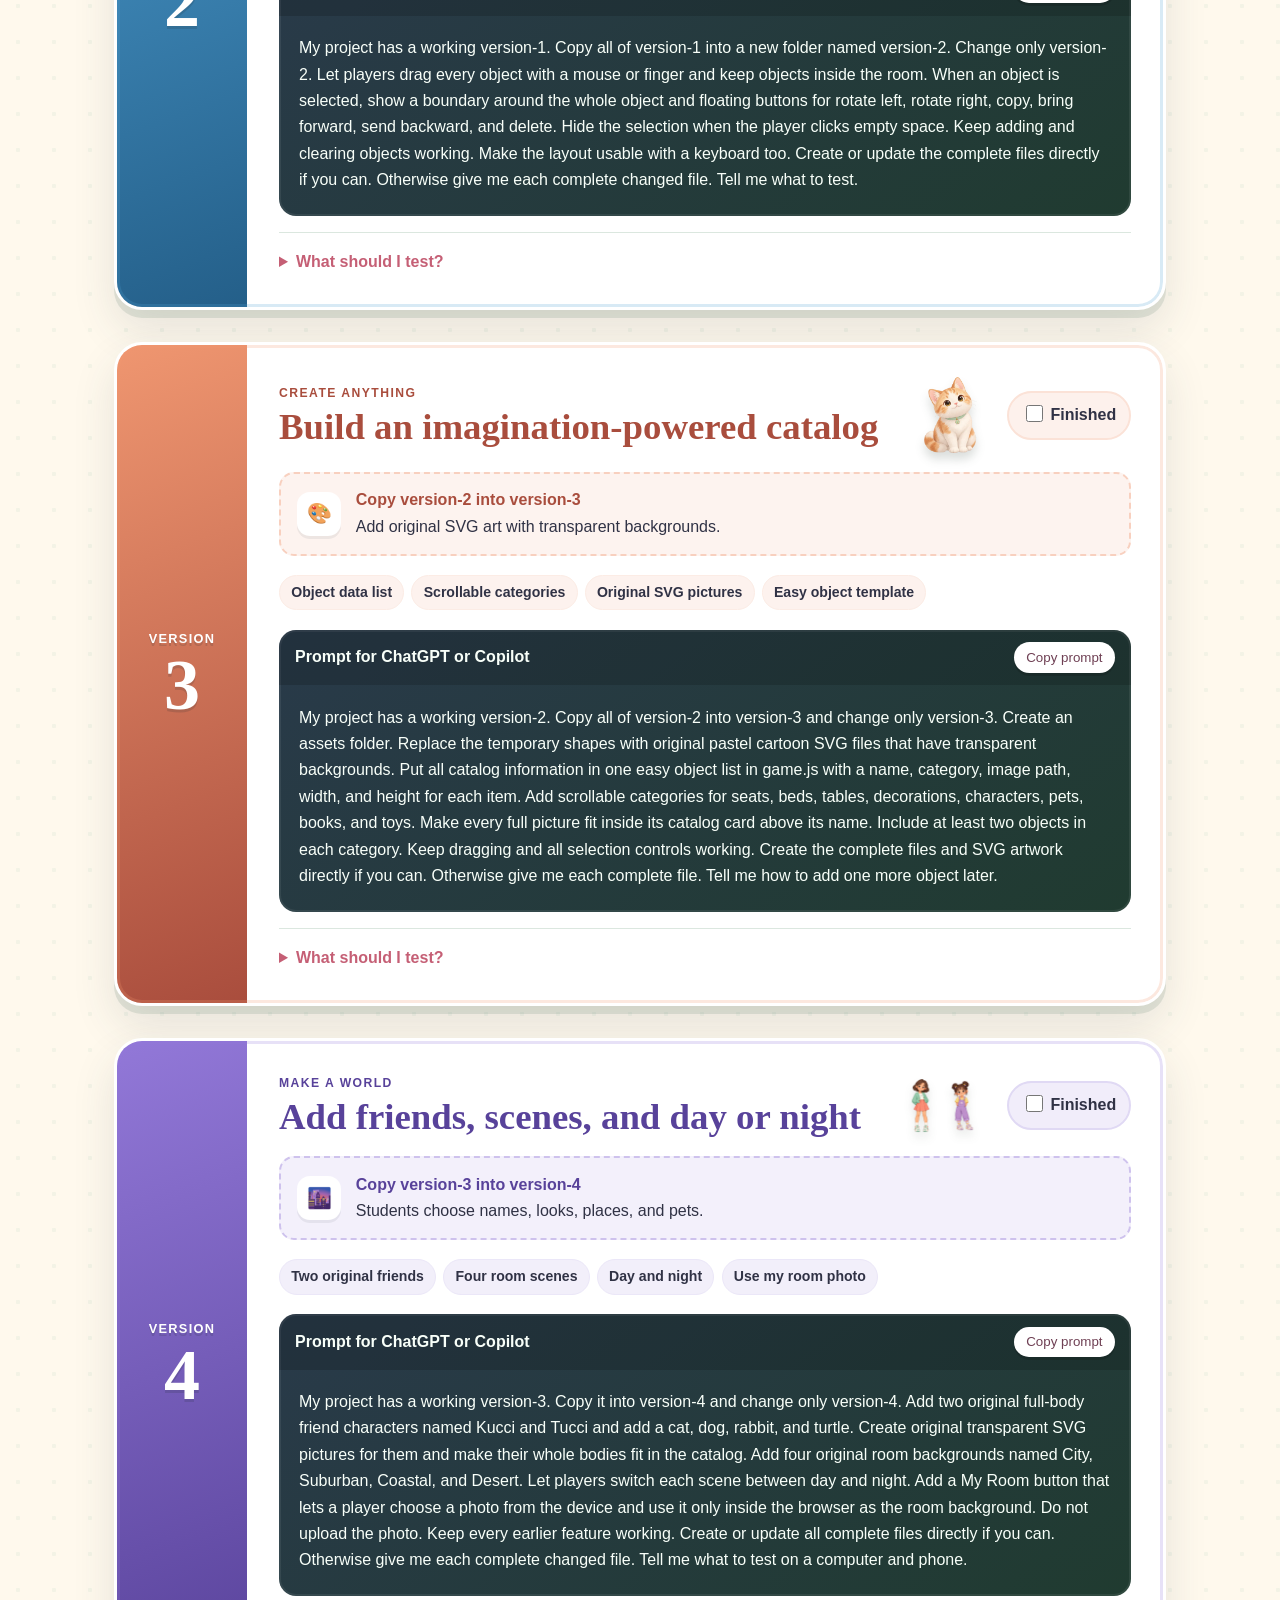
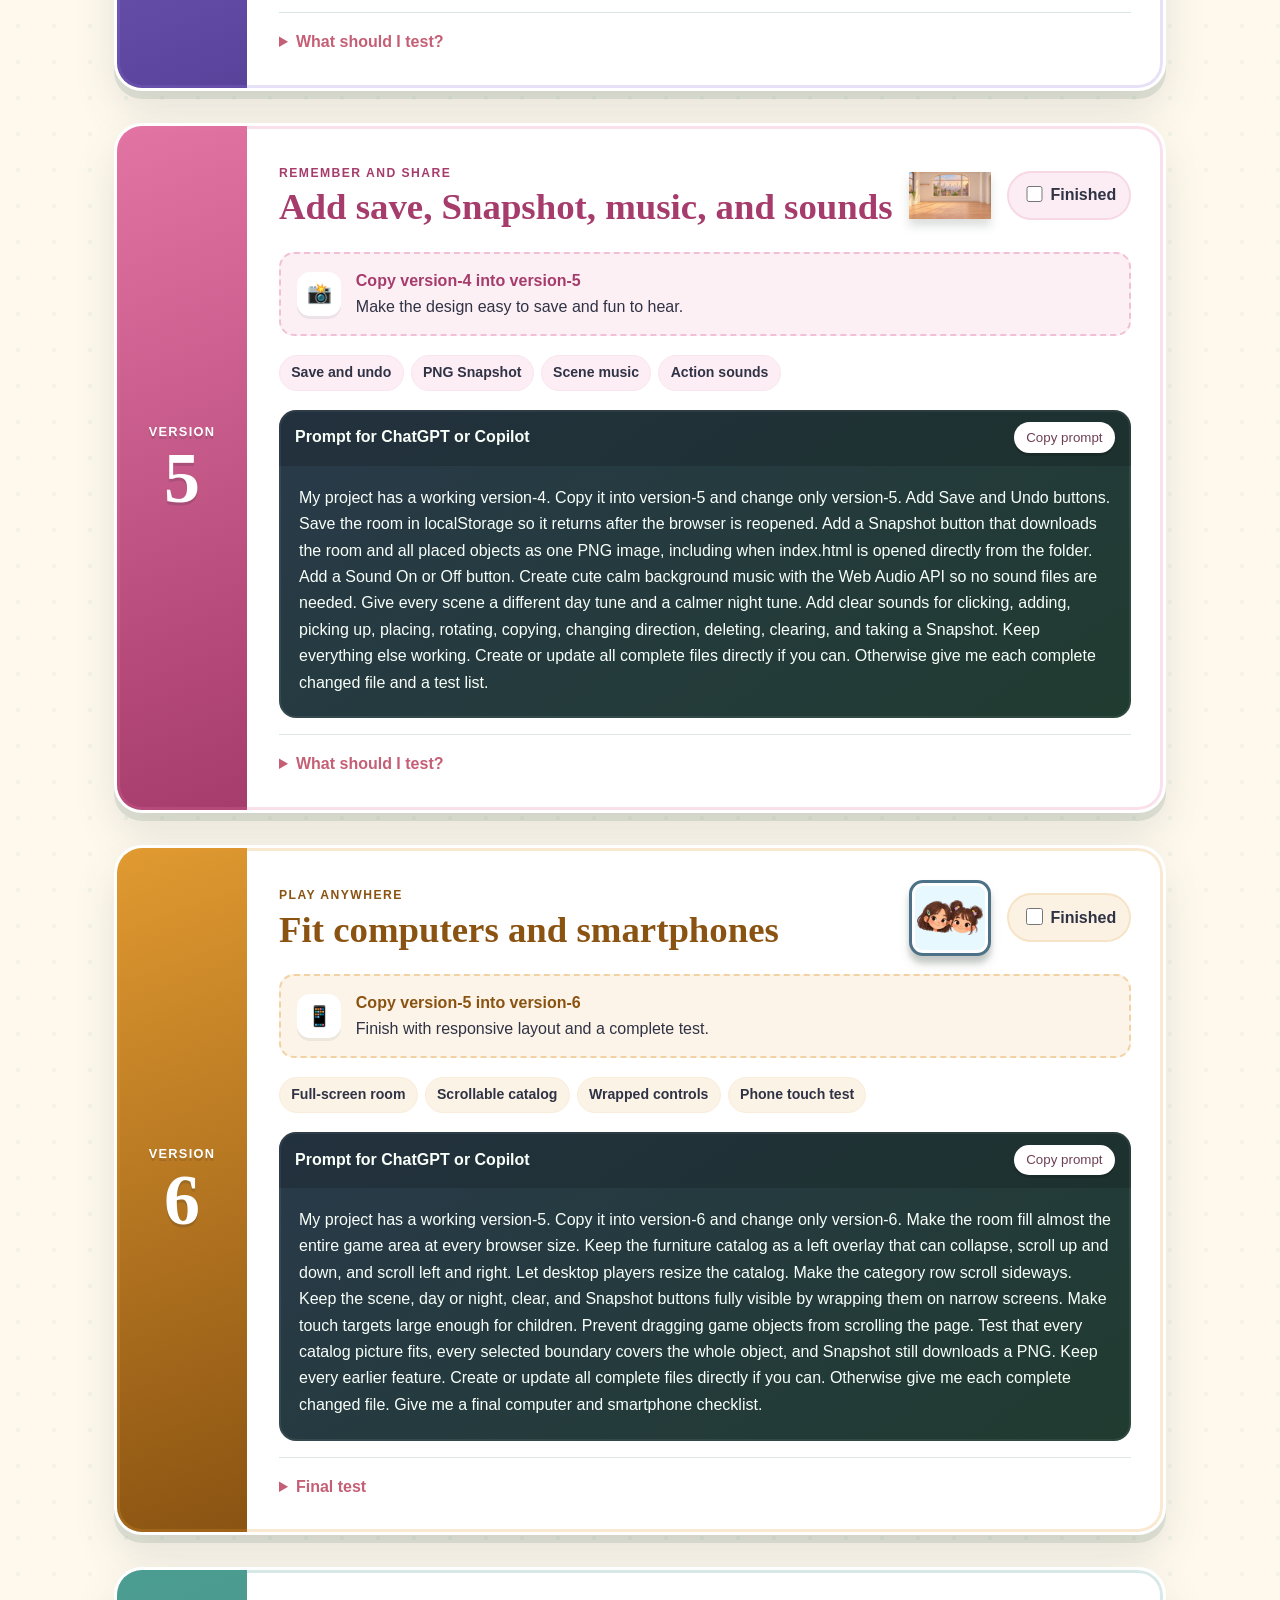
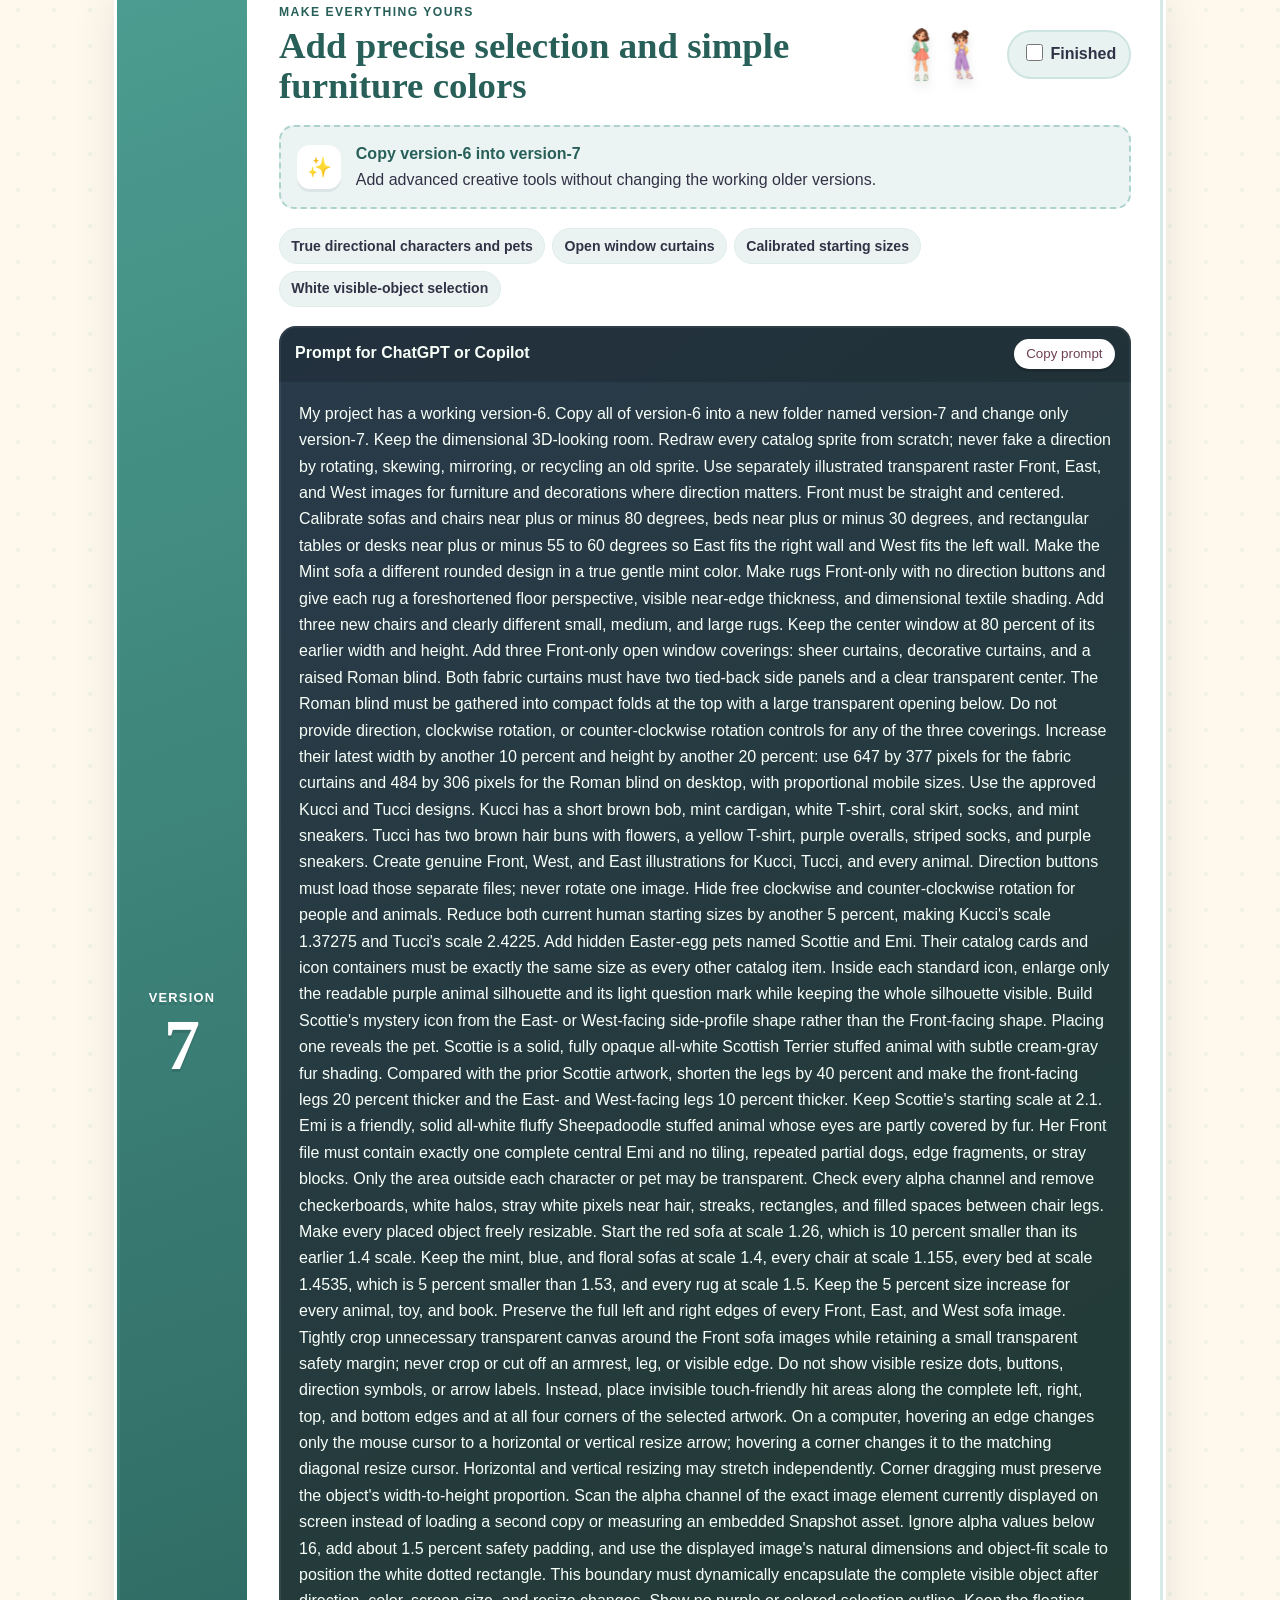
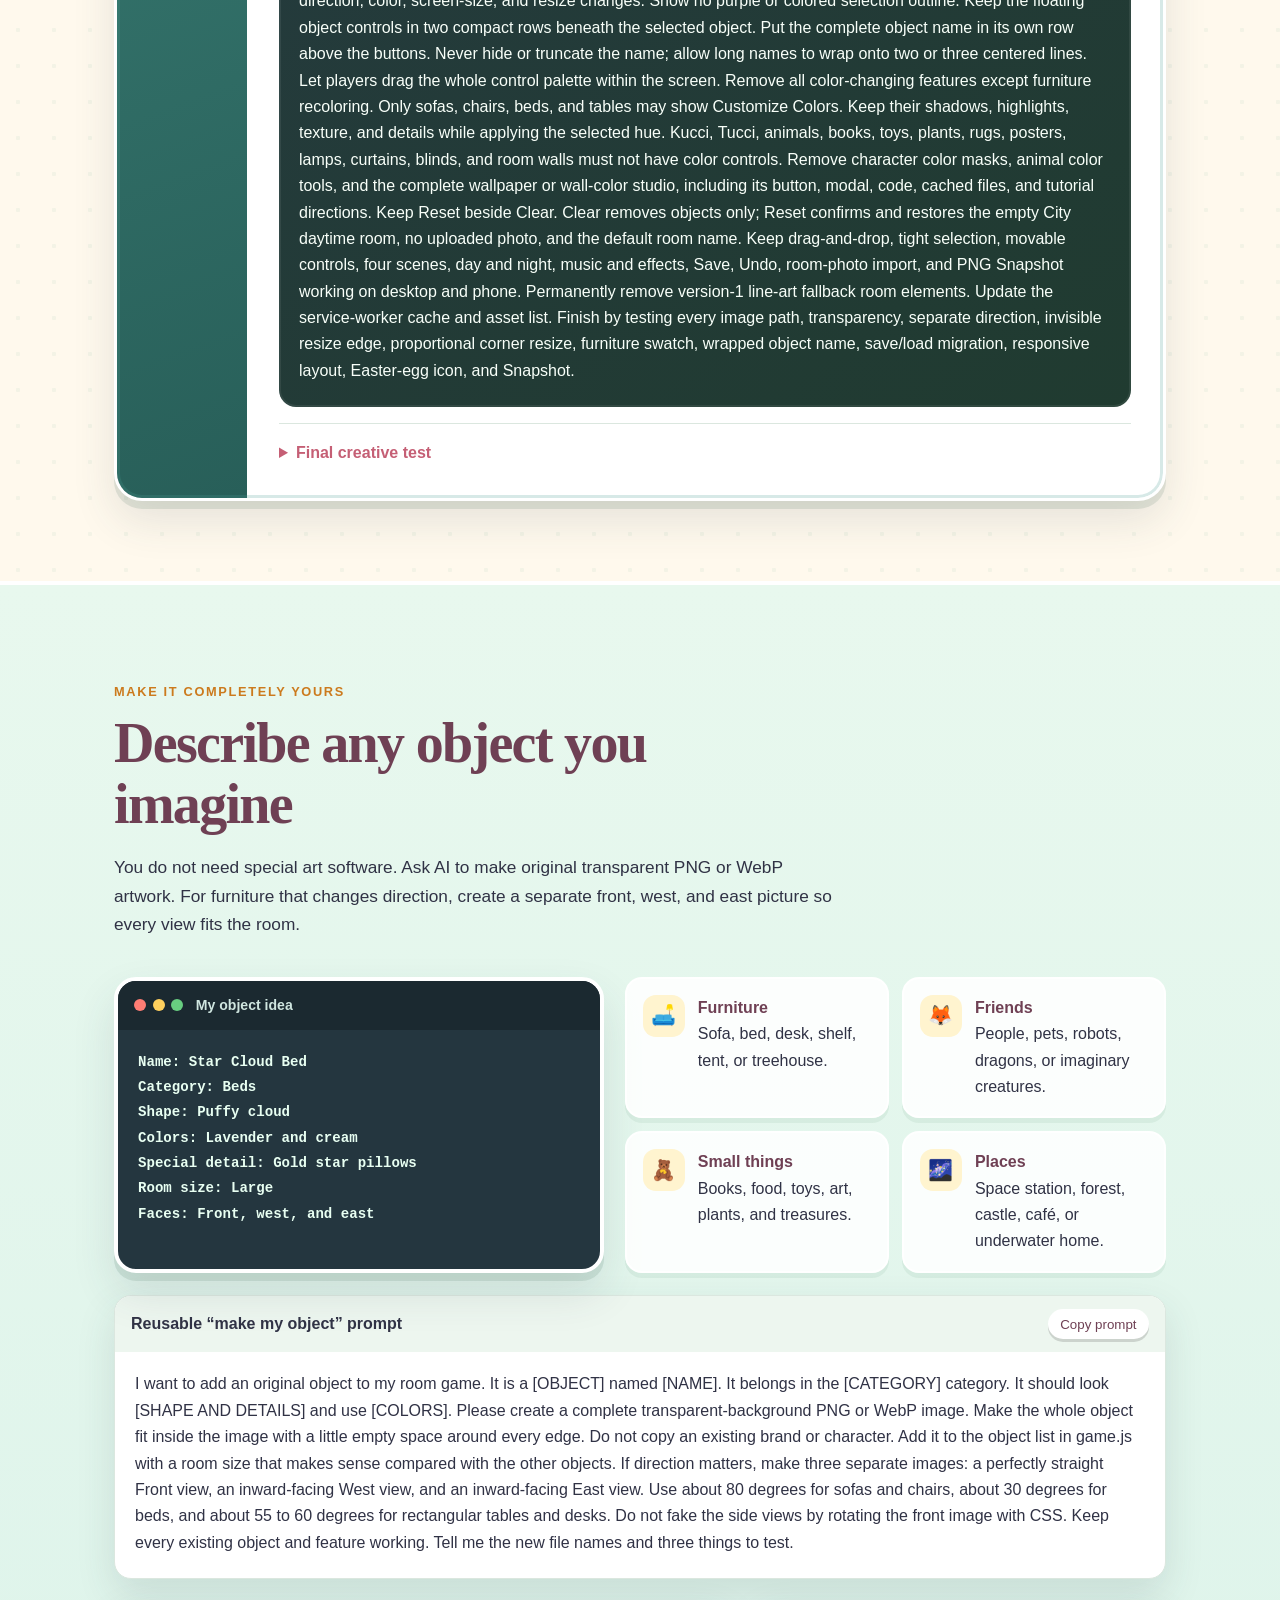
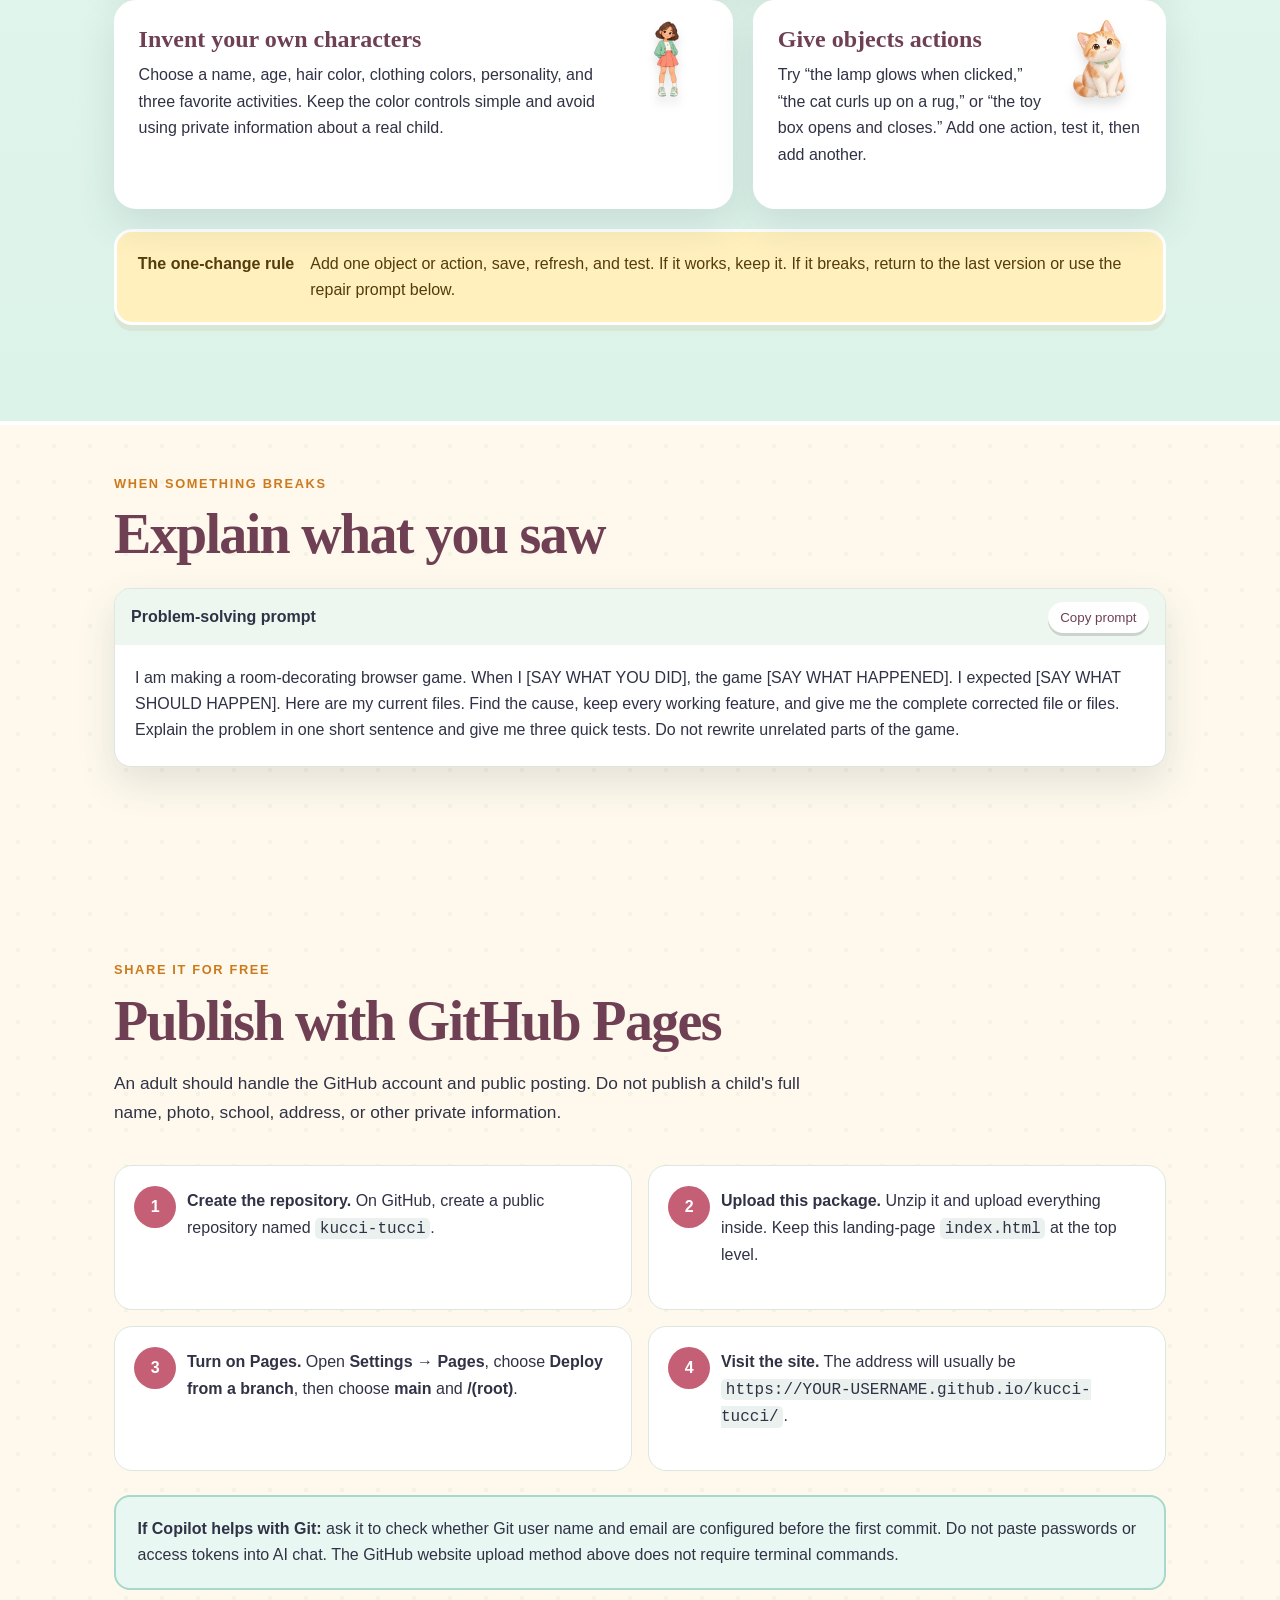
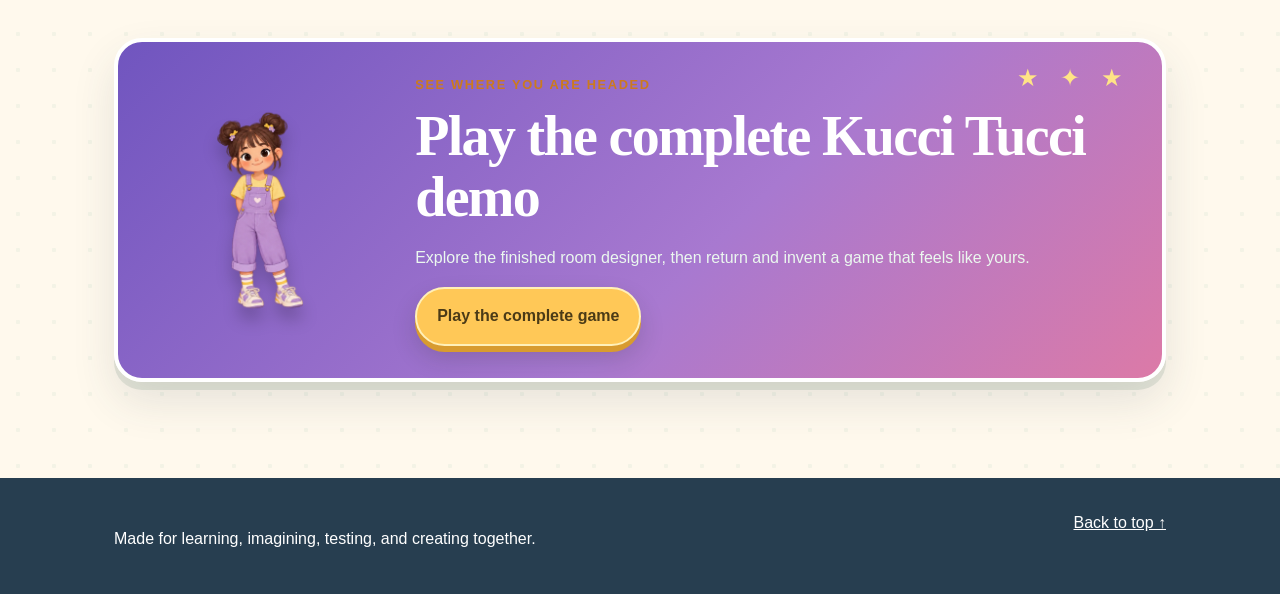
==== commit 5118bc6d: "Add files via upload" ====
--- a/index.html
+++ b/index.html
@@ -4,7 +4,7 @@
   <meta charset="utf-8">
   <meta name="viewport" content="width=device-width, initial-scale=1">
   <meta name="description" content="Build an original room-decorating browser game in seven kid-friendly versions with free AI tools.">
-  <title>Make Kucci Tucci</title>
+  <title>Build Kucci Tucci with help from AI</title>
   <link rel="stylesheet" href="site.css">
 </head>
 <body>
@@ -17,7 +17,7 @@
     <div class="hero-content">
       <div>
         <p class="eyebrow">A make-it-yourself room game</p>
-        <h1>Build a Kucci Tucci Room Design Game with help from AI</h1>
+        <h1>Build Kucci Tucci with help from AI</h1>
         <p class="hero-copy">Build your own Kucci Tucci room design game from an empty folder. Use simple everyday words to create a room, movable furniture, characters, pets, sounds, and anything else you imagine. No paid software or paid AI plan is required.</p>
         <div class="hero-actions"><a class="button primary" href="#start">Start the tutorial</a><a class="button secondary" href="finished-game/index.html" target="_blank" rel="noopener">Play the complete game</a></div>
       </div>
@@ -120,11 +120,23 @@
       </div></article>
 
       <article class="version-card version-seven" id="version-7"><div class="version-side"><span>Version</span><strong>7</strong></div><div class="version-main">
-        <div class="version-title"><div><p class="tag">Make everything yours</p><h3>Add calibrated directions and deep customization</h3></div><div class="version-picture-group"><img src="site-assets/kucci.webp" alt="Kucci"><img src="site-assets/tucci.webp" alt="Tucci"></div><label class="done"><input type="checkbox" data-version="7"> Finished</label></div>
+        <div class="version-title"><div><p class="tag">Make everything yours</p><h3>Add precise selection and simple furniture colors</h3></div><div class="version-picture-group"><img src="site-assets/kucci.webp" alt="Kucci"><img src="site-assets/tucci.webp" alt="Tucci"></div><label class="done"><input type="checkbox" data-version="7"> Finished</label></div>
         <div class="folder-action"><span>✨</span><p><strong>Copy version-6 into version-7</strong>Add advanced creative tools without changing the working older versions.</p></div>
-        <ul class="changes"><li>Three calibrated views</li><li>Resize every object</li><li>Character style studio</li><li>Wall colors and patterns</li></ul>
-        <div class="prompt-box"><div class="prompt-top"><strong>Prompt for ChatGPT or Copilot</strong><button class="copy-button">Copy prompt</button></div><blockquote>My project has a working version-6. Copy all of version-6 into a new folder named version-7 and change only version-7. Keep the dimensional 3D-looking room but use exactly three separate transparent raster images for directional objects: Front, East, and West. Front must be straight and centered. Calibrate sofas, benches, and chairs to about plus or minus 80 degrees; beds should use a gentler room-fitting side view of about plus or minus 30 degrees; rectangular tables and desks should use about plus or minus 55 to 60 degrees. Round or symmetrical small objects may reuse or mirror a clean front image. East-facing objects must fit the right wall and face inward, and West-facing objects must fit the left wall and face inward. Do not rotate the front picture with CSS as a substitute for a directional furniture image. Add three new chair designs, three rugs with clearly different small, medium, and large default sizes, and three window treatments including sheer curtains, blackout curtains, and a blind. Make all artwork original pastel cartoon PNG or WebP images with real transparent backgrounds and make each complete object fit inside its catalog card. Add smaller and larger controls that resize every placed object, including furniture, plants, characters, pets, books, toys, rugs, curtains, and blinds, from about 35 percent to 250 percent. Add a Customize control. For furniture, use exact named color values so choosing yellow really produces yellow, choosing blue produces blue, and every swatch matches its result; do not depend on an incorrect hue-rotation table. For Kucci and Tucci, create a character style panel that changes eyes, eyebrows, nose, ears, mouth, hairstyle, eye color, eyebrow color, hair color, outfit, and shoes. Include outfit and shoe choices for spring, summer, fall, and winter, and save each character's choices with the room. Add a wall studio that changes wall color and offers at least three repeating wall patterns stored as raster image files rather than CSS or SVG vector patterns. Keep the windows and floor visible. Add a Reset button next to Clear. Clear removes placed objects only; Reset restores the original empty City daytime room, original wall, no uploaded photo, and default room name after asking for confirmation. Remove old version-1 line-art room elements and fallback CSS so the early cartoon window, shelf, baseboard, or floor-line drawing can never appear over a room image or uploaded photo. Keep drag-and-drop, selection boundaries, floating controls, directions, resizing, recoloring, scenes, day and night, music, sounds, Save, Undo, photo backgrounds, and PNG Snapshot working on computers and phones. Update the service-worker cache name and asset list so old files cannot reappear. Create or update the complete files directly, preserve every working feature, and finish by testing every catalog image path, all controls, saved data, and Snapshot.</blockquote></div>
-        <details><summary>Final creative test</summary><ul><li>Try Front, East, and West on sofas, beds, tables, and all five chairs.</li><li>Resize furniture, characters, pets, books, rugs, curtains, and plants.</li><li>Recolor an object with every swatch and verify each result.</li><li>Change every Kucci and Tucci feature, season, outfit, and shoe choice.</li><li>Try every wall color and raster pattern in day and night scenes.</li><li>Verify Clear and Reset perform different jobs.</li><li>Save, refresh, and download a Snapshot of the customized room.</li></ul></details>
+        <ul class="changes"><li>True directional characters and pets</li><li>Open window curtains</li><li>Calibrated starting sizes</li><li>White visible-object selection</li></ul>
+        <div class="prompt-box"><div class="prompt-top"><strong>Prompt for ChatGPT or Copilot</strong><button class="copy-button">Copy prompt</button></div><blockquote>My project has a working version-6. Copy all of version-6 into a new folder named version-7 and change only version-7. Keep the dimensional 3D-looking room. Redraw every catalog sprite from scratch; never fake a direction by rotating, skewing, mirroring, or recycling an old sprite. Use separately illustrated transparent raster Front, East, and West images for furniture and decorations where direction matters. Front must be straight and centered. Calibrate sofas and chairs near plus or minus 80 degrees, beds near plus or minus 30 degrees, and rectangular tables or desks near plus or minus 55 to 60 degrees so East fits the right wall and West fits the left wall. Make the Mint sofa a different rounded design in a true gentle mint color. Make rugs Front-only with no direction buttons and give each rug a foreshortened floor perspective, visible near-edge thickness, and dimensional textile shading. Add three new chairs and clearly different small, medium, and large rugs. Keep the center window at 80 percent of its earlier width and height. Add three Front-only open window coverings: sheer curtains, decorative curtains, and a raised Roman blind. Both fabric curtains must have two tied-back side panels and a clear transparent center. The Roman blind must be gathered into compact folds at the top with a large transparent opening below. Do not provide direction, clockwise rotation, or counter-clockwise rotation controls for any of the three coverings. Increase their latest width by another 10 percent and height by another 20 percent: use 647 by 377 pixels for the fabric curtains and 484 by 306 pixels for the Roman blind on desktop, with proportional mobile sizes.
+
+Use the approved Kucci and Tucci designs. Kucci has a short brown bob, mint cardigan, white T-shirt, coral skirt, socks, and mint sneakers. Tucci has two brown hair buns with flowers, a yellow T-shirt, purple overalls, striped socks, and purple sneakers. Create genuine Front, West, and East illustrations for Kucci, Tucci, and every animal. Direction buttons must load those separate files; never rotate one image. Hide free clockwise and counter-clockwise rotation for people and animals. Reduce both current human starting sizes by another 5 percent, making Kucci's scale 1.37275 and Tucci's scale 2.4225.
+
+Add hidden Easter-egg pets named Scottie and Emi. Their catalog cards and icon containers must be exactly the same size as every other catalog item. Inside each standard icon, enlarge only the readable purple animal silhouette and its light question mark while keeping the whole silhouette visible. Build Scottie's mystery icon from the East- or West-facing side-profile shape rather than the Front-facing shape. Placing one reveals the pet. Scottie is a solid, fully opaque all-white Scottish Terrier stuffed animal with subtle cream-gray fur shading. Compared with the prior Scottie artwork, shorten the legs by 40 percent and make the front-facing legs 20 percent thicker and the East- and West-facing legs 10 percent thicker. Keep Scottie's starting scale at 2.1. Emi is a friendly, solid all-white fluffy Sheepadoodle stuffed animal whose eyes are partly covered by fur. Her Front file must contain exactly one complete central Emi and no tiling, repeated partial dogs, edge fragments, or stray blocks. Only the area outside each character or pet may be transparent. Check every alpha channel and remove checkerboards, white halos, stray white pixels near hair, streaks, rectangles, and filled spaces between chair legs.
+
+Make every placed object freely resizable. Start the red sofa at scale 1.26, which is 10 percent smaller than its earlier 1.4 scale. Keep the mint, blue, and floral sofas at scale 1.4, every chair at scale 1.155, every bed at scale 1.4535, which is 5 percent smaller than 1.53, and every rug at scale 1.5. Keep the 5 percent size increase for every animal, toy, and book. Preserve the full left and right edges of every Front, East, and West sofa image. Tightly crop unnecessary transparent canvas around the Front sofa images while retaining a small transparent safety margin; never crop or cut off an armrest, leg, or visible edge. Do not show visible resize dots, buttons, direction symbols, or arrow labels. Instead, place invisible touch-friendly hit areas along the complete left, right, top, and bottom edges and at all four corners of the selected artwork. On a computer, hovering an edge changes only the mouse cursor to a horizontal or vertical resize arrow; hovering a corner changes it to the matching diagonal resize cursor. Horizontal and vertical resizing may stretch independently. Corner dragging must preserve the object's width-to-height proportion. Scan the alpha channel of the exact image element currently displayed on screen instead of loading a second copy or measuring an embedded Snapshot asset. Ignore alpha values below 16, add about 1.5 percent safety padding, and use the displayed image's natural dimensions and object-fit scale to position the white dotted rectangle. This boundary must dynamically encapsulate the complete visible object after direction, color, screen-size, and resize changes. Show no purple or colored selection outline.
+
+Keep the floating object controls in two compact rows beneath the selected object. Put the complete object name in its own row above the buttons. Never hide or truncate the name; allow long names to wrap onto two or three centered lines. Let players drag the whole control palette within the screen.
+
+Remove all color-changing features except furniture recoloring. Only sofas, chairs, beds, and tables may show Customize Colors. Keep their shadows, highlights, texture, and details while applying the selected hue. Kucci, Tucci, animals, books, toys, plants, rugs, posters, lamps, curtains, blinds, and room walls must not have color controls. Remove character color masks, animal color tools, and the complete wallpaper or wall-color studio, including its button, modal, code, cached files, and tutorial directions. Keep Reset beside Clear. Clear removes objects only; Reset confirms and restores the empty City daytime room, no uploaded photo, and the default room name.
+
+Keep drag-and-drop, tight selection, movable controls, four scenes, day and night, music and effects, Save, Undo, room-photo import, and PNG Snapshot working on desktop and phone. Permanently remove version-1 line-art fallback room elements. Update the service-worker cache and asset list. Finish by testing every image path, transparency, separate direction, invisible resize edge, proportional corner resize, furniture swatch, wrapped object name, save/load migration, responsive layout, Easter-egg icon, and Snapshot.</blockquote></div>
+        <details><summary>Final creative test</summary><ul><li>Try Front, East, and West on furniture, Kucci, Tucci, and every pet; confirm rugs and all three window coverings stay Front-only.</li><li>Place the sheer curtains, decorative curtains, and raised Roman blind over every scene window and confirm each is open.</li><li>Confirm none of the three coverings shows direction or rotation controls.</li><li>Confirm the larger window coverings frame the window and remain freely resizable.</li><li>Confirm the red sofa starts 10 percent smaller than its earlier size, all beds start 5 percent smaller, and chairs keep their calibrated size.</li><li>Check every direction of all four sofas and confirm both armrests and every outer edge remain visible.</li><li>Hover and drag every invisible edge and corner; confirm corners resize proportionally.</li><li>Confirm every white dotted boundary is calculated from the displayed sprite and surrounds its full visible artwork with no purple outline.</li><li>Save, reload, and download a PNG Snapshot.</li></ul></details>
       </div></article>
     </section>
 
@@ -142,7 +154,7 @@
       </div>
       <div class="prompt-box light creation-prompt"><div class="prompt-top"><strong>Reusable “make my object” prompt</strong><button class="copy-button">Copy prompt</button></div><blockquote>I want to add an original object to my room game. It is a [OBJECT] named [NAME]. It belongs in the [CATEGORY] category. It should look [SHAPE AND DETAILS] and use [COLORS]. Please create a complete transparent-background PNG or WebP image. Make the whole object fit inside the image with a little empty space around every edge. Do not copy an existing brand or character. Add it to the object list in game.js with a room size that makes sense compared with the other objects. If direction matters, make three separate images: a perfectly straight Front view, an inward-facing West view, and an inward-facing East view. Use about 80 degrees for sofas and chairs, about 30 degrees for beds, and about 55 to 60 degrees for rectangular tables and desks. Do not fake the side views by rotating the front image with CSS. Keep every existing object and feature working. Tell me the new file names and three things to test.</blockquote></div>
       <div class="change-grid">
-        <article><img src="site-assets/kucci.webp" alt="Kucci"><div><h3>Invent your own characters</h3><p>Choose a name, age, hairstyle, outfit, favorite colors, personality, and three favorite activities. Avoid using private information about a real child.</p></div></article>
+        <article><img src="site-assets/kucci.webp" alt="Kucci"><div><h3>Invent your own characters</h3><p>Choose a name, age, hair color, clothing colors, personality, and three favorite activities. Keep the color controls simple and avoid using private information about a real child.</p></div></article>
         <article><img src="site-assets/cat.webp" alt="Cat"><div><h3>Give objects actions</h3><p>Try “the lamp glows when clicked,” “the cat curls up on a rug,” or “the toy box opens and closes.” Add one action, test it, then add another.</p></div></article>
       </div>
       <aside class="safe-change"><strong>The one-change rule</strong><span>Add one object or action, save, refresh, and test. If it works, keep it. If it breaks, return to the last version or use the repair prompt below.</span></aside>
